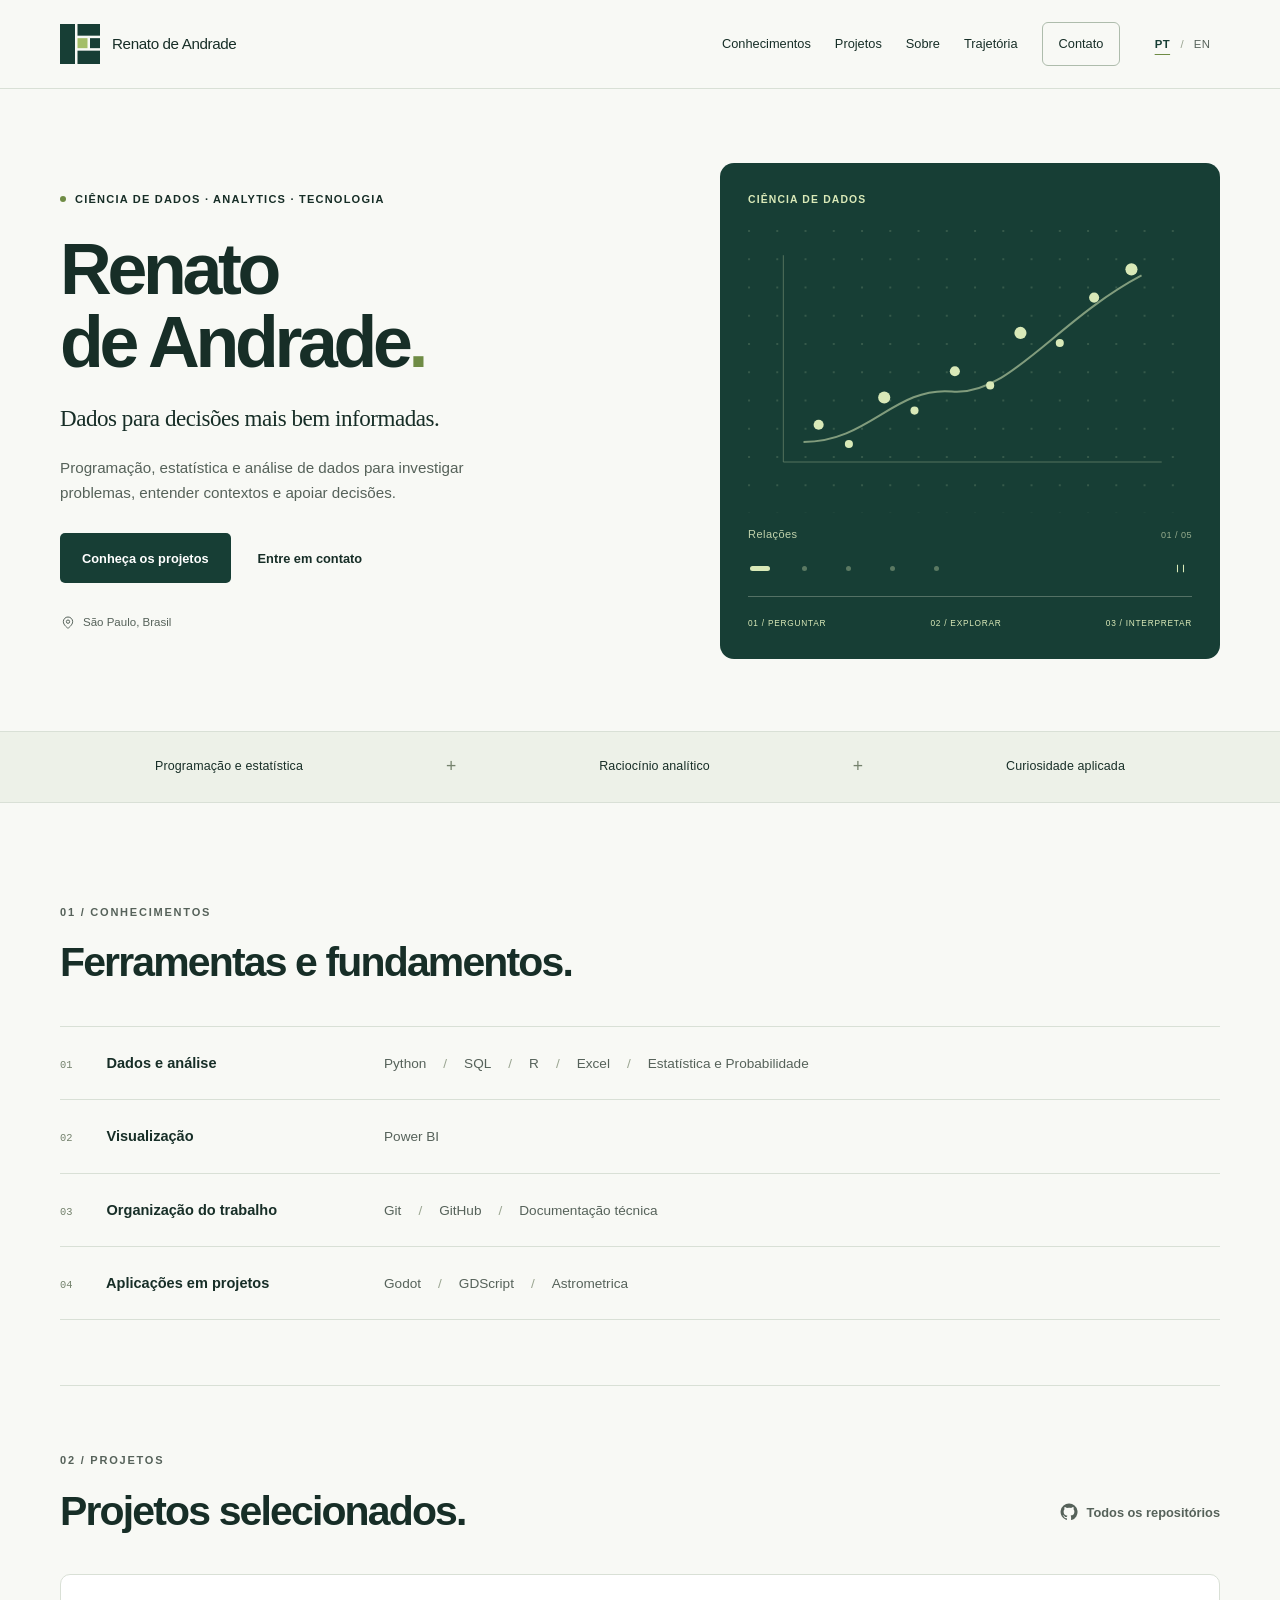
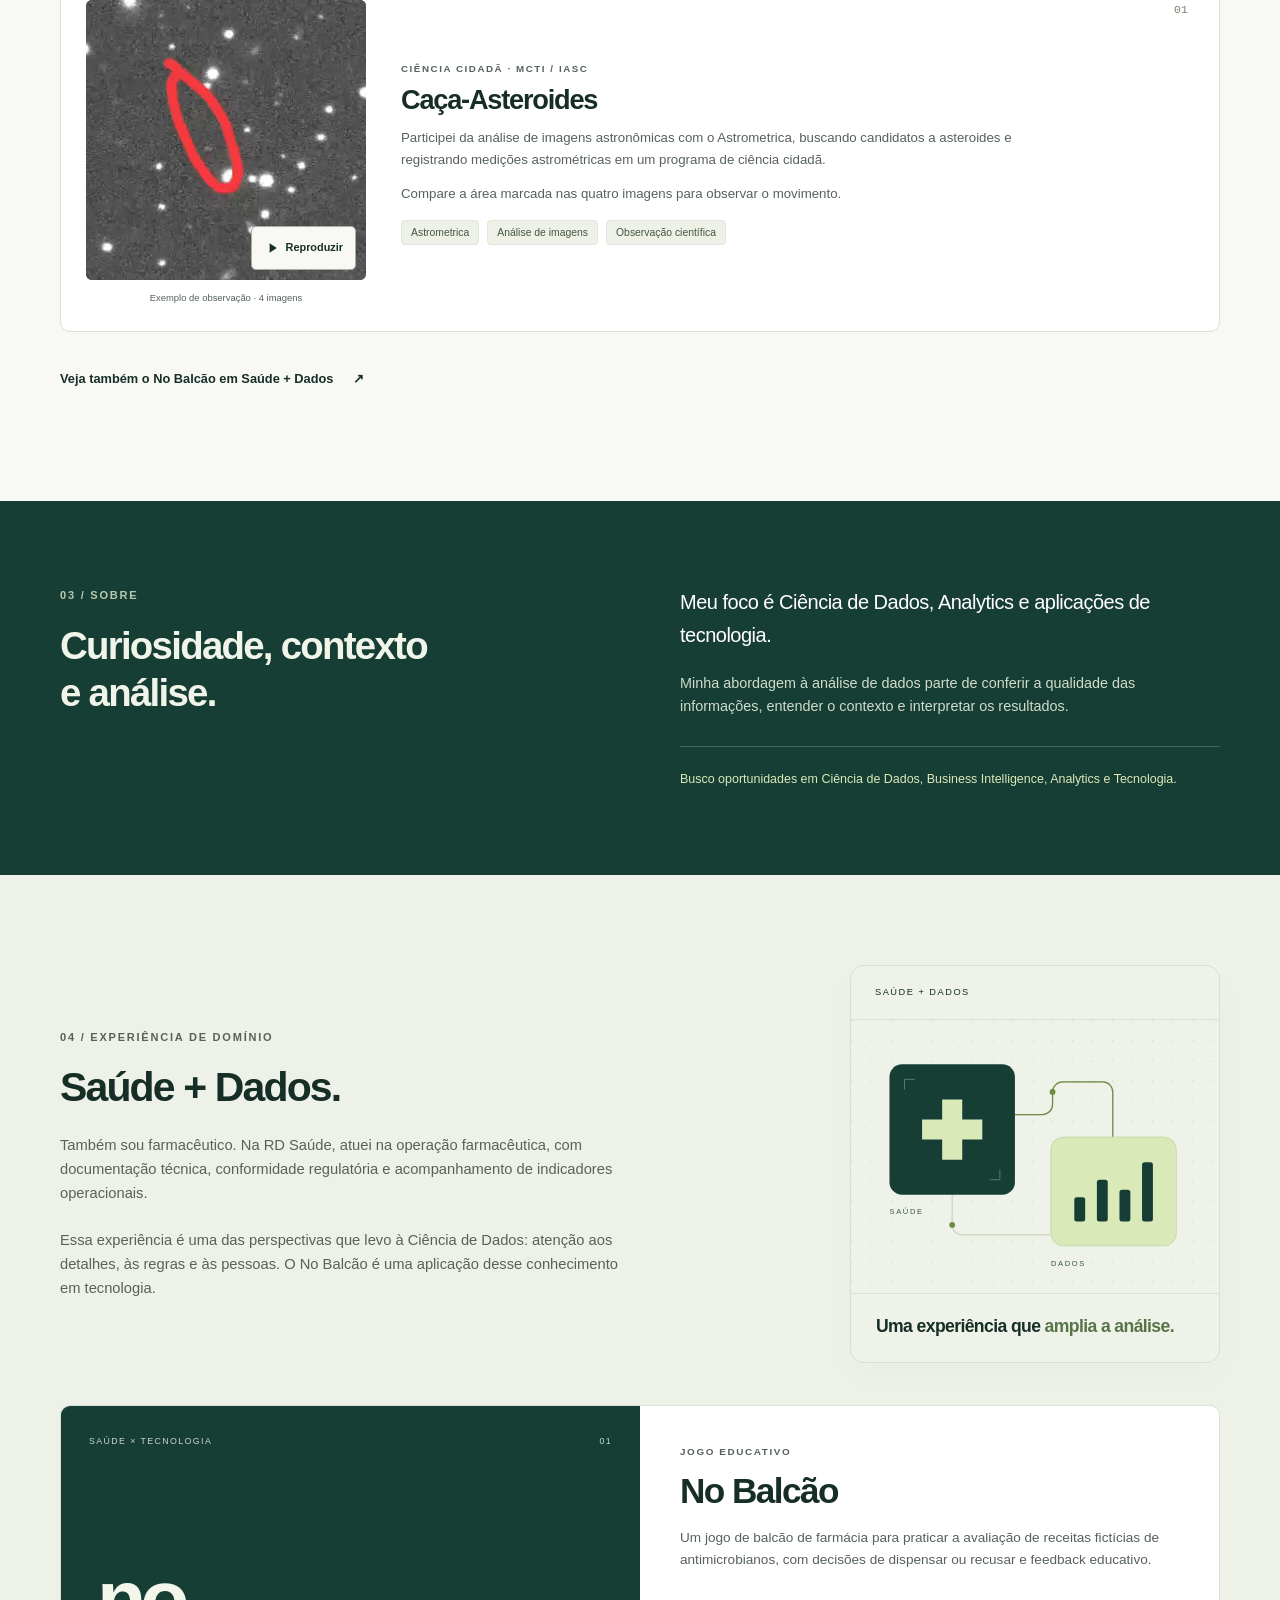
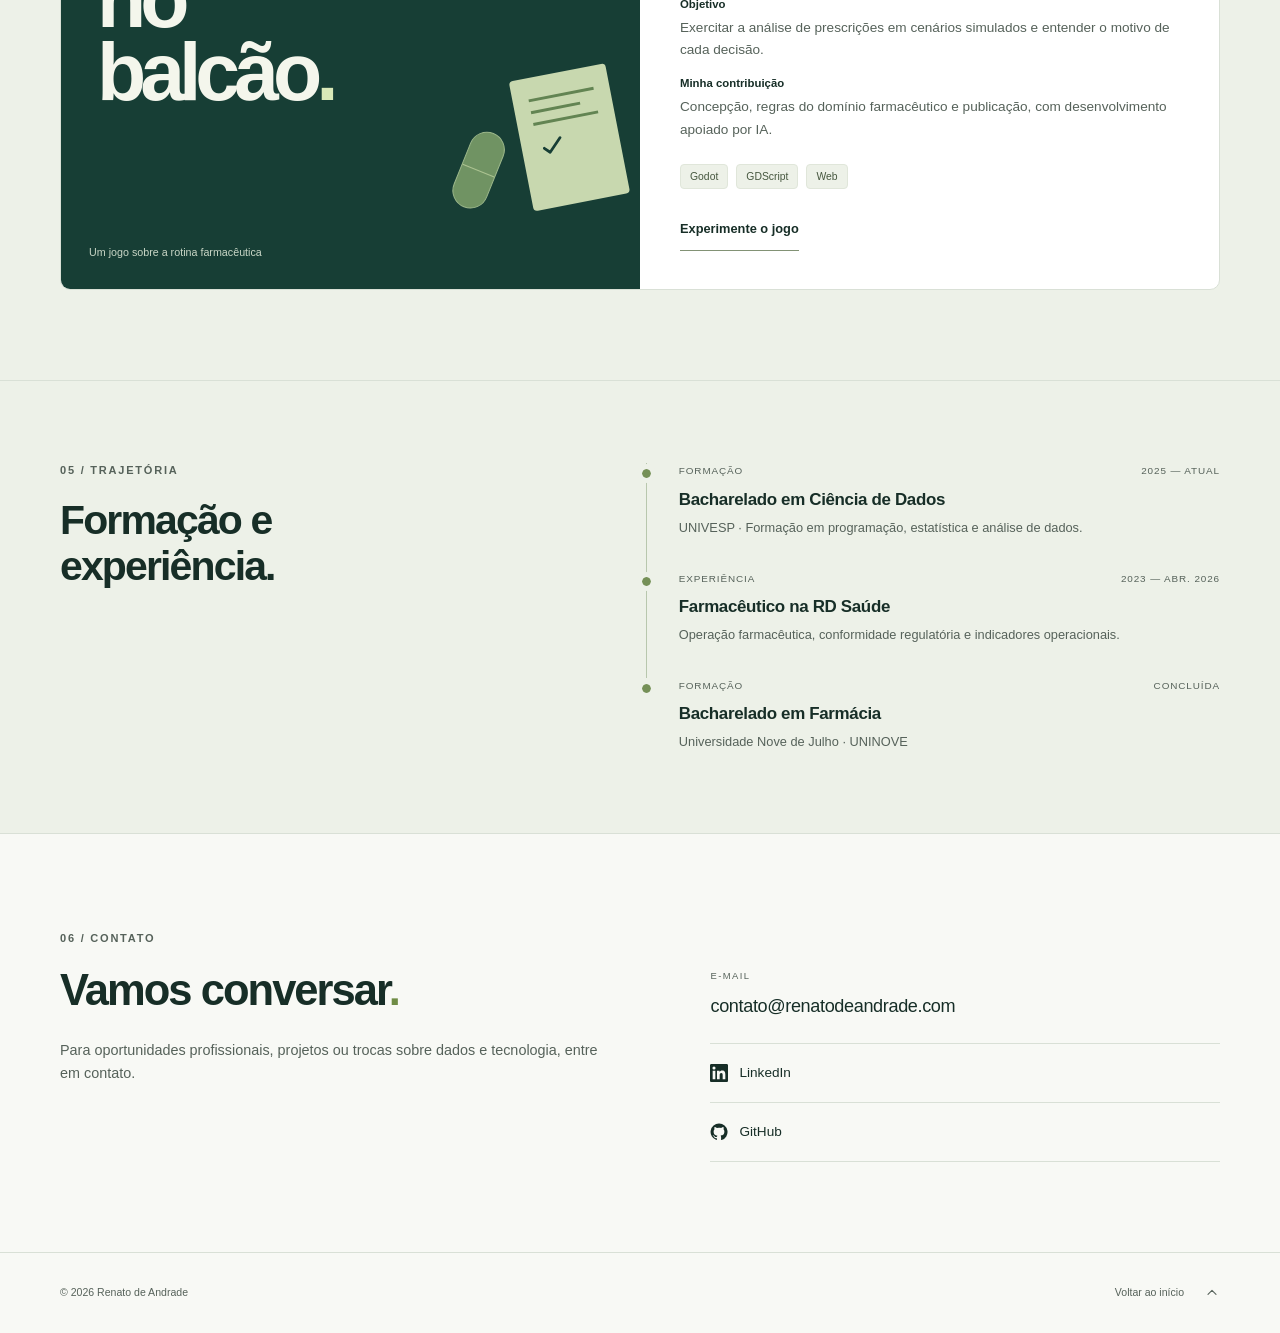
==== index.html @ 82b8bfc5 "Add accessible animated illustrative chart carousel to bilingual hero" ====
<!DOCTYPE html>
<html lang="pt-BR">
<head>
  <meta charset="UTF-8">
  <meta name="viewport" content="width=device-width, initial-scale=1.0">
  <meta name="description" content="Renato de Andrade — Ciência de Dados, Analytics e Tecnologia. Projetos, ferramentas e trajetória profissional.">
  <meta name="theme-color" content="#173e35">
  <meta property="og:type" content="website">
  <meta property="og:title" content="Renato de Andrade | Ciência de Dados e Analytics">
  <meta property="og:description" content="Dados para decisões mais bem informadas. Projetos e trajetória de Renato de Andrade.">
  <meta property="og:locale" content="pt_BR">
  <link rel="canonical" href="https://renatodeandrade.com/">
  <link rel="alternate" hreflang="pt-BR" href="https://renatodeandrade.com/">
  <link rel="alternate" hreflang="en" href="https://renatodeandrade.com/en/">
  <link rel="alternate" hreflang="x-default" href="https://renatodeandrade.com/">
  <meta property="og:url" content="https://renatodeandrade.com/">
  <meta property="og:locale:alternate" content="en_US">
  <title>Renato de Andrade | Ciência de Dados e Analytics</title>
  <link rel="icon" href="/favicon.svg?v=m4" type="image/svg+xml">
  <link rel="stylesheet" href="/styles.css">
  <script src="/script.js" defer></script>
</head>
<body>
  <a class="skip-link" href="#main">Pular para o conteúdo</a>
  <header class="site-header">
    <div class="container header-inner">
      <a class="wordmark" href="#home" aria-label="Renato de Andrade — início"><span class="brand-mark" aria-hidden="true"><svg viewBox="0 0 48 48" focusable="false"><g fill="#173e35"><rect width="18" height="48"/><rect x="21" width="27" height="14"/><rect x="36" y="17" width="12" height="12"/><rect x="21" y="32" width="27" height="16"/></g><rect x="21" y="17" width="12" height="12" fill="#a4be68"/></svg></span><span class="brand-name">Renato<span class="brand-surname"> de Andrade</span></span></a>

      <nav id="primary-navigation" class="navigation" aria-label="Navegação principal">
        <a href="#skills">Conhecimentos</a>
        <a href="#projects">Projetos</a>
        <a href="#about">Sobre</a>
        <a href="#experience">Trajetória</a>
        <a class="nav-contact" href="#contact">Contato</a>
      </nav>
      <div class="header-controls">
        <nav class="language-switch" aria-label="Idioma">
          <a href="/" data-language-link="/" lang="pt-BR" hreflang="pt-BR" aria-label="Português do Brasil" aria-current="page">PT</a>
          <span aria-hidden="true">/</span>
          <a href="/en/" data-language-link="/en/" lang="en" hreflang="en" aria-label="English">EN</a>
        </nav>
        <button class="menu-toggle" type="button" aria-expanded="false" aria-controls="primary-navigation" hidden><span class="sr-only">Menu</span> <svg class="menu-icon" viewBox="0 0 24 24" aria-hidden="true"><path class="menu-line-one" d="M5 8h14"/><path class="menu-line-two" d="M5 16h14"/></svg></button>
      </div>
    </div>
  </header>

  <main id="main" tabindex="-1">
    <section id="home" class="hero container" aria-labelledby="hero-title">
      <div class="hero-copy">
        <p class="eyebrow"><span class="small-dot" aria-hidden="true"></span> Ciência de Dados · Analytics · Tecnologia</p>
        <h1 id="hero-title">Renato<br>de Andrade<span class="accent">.</span></h1>
        <p class="hero-tagline">Dados para decisões mais bem informadas.</p>
        <p class="hero-description">Programação, estatística e análise de dados para investigar problemas, entender contextos e apoiar decisões.</p>
        <div class="hero-actions">
          <a class="button button-primary" href="#projects">Conheça os projetos</a>
          <a class="text-link" href="#contact">Entre em contato</a>
        </div>
        <p class="hero-location"><svg viewBox="0 0 24 24" aria-hidden="true"><path d="M19 10c0 5-7 10-7 10S5 15 5 10a7 7 0 0 1 14 0Z"/><circle cx="12" cy="10" r="2.5"/></svg> São Paulo, Brasil</p>
      </div>
      <div class="data-perspective" data-reveal data-chart-carousel role="region" aria-label="Gráficos ilustrativos — dados fictícios">
        <p class="eyebrow">Ciência de Dados</p>
        <div class="chart-stage"><div class="chart-slide is-active" data-chart-name="Relações" aria-hidden="true"><svg viewBox="0 0 440 280"><defs><pattern id="data-grid" width="28" height="28" patternUnits="userSpaceOnUse"><circle cx="1" cy="1" r="1" fill="currentColor" opacity=".2"/></pattern></defs><rect width="440" height="280" fill="url(#data-grid)"/><path d="M35 230H410M35 230V25" stroke="currentColor" opacity=".3" fill="none"/><path d="M55 210C120 210 145 155 202 160S305 90 390 45" stroke="currentColor" stroke-width="2" fill="none" opacity=".55"/><g fill="currentColor"><circle cx="70" cy="193" r="5"/><circle cx="100" cy="212" r="4"/><circle cx="135" cy="166" r="6"/><circle cx="165" cy="179" r="4"/><circle cx="205" cy="140" r="5"/><circle cx="240" cy="154" r="4"/><circle cx="270" cy="102" r="6"/><circle cx="309" cy="112" r="4"/><circle cx="343" cy="67" r="5"/><circle cx="380" cy="39" r="6"/></g></svg></div><div class="chart-slide" data-chart-name="Comparações" aria-hidden="true"><svg viewBox="0 0 440 280"><rect width="440" height="280" fill="url(#data-grid)"/><path d="M35 230H410M35 230V25" stroke="currentColor" opacity=".25" fill="none"/><rect class="chart-bar" x="60" y="166" width="27" height="64" rx="3" fill="currentColor" opacity="0.4" style="--i:0"/><rect class="chart-bar" x="115" y="125" width="27" height="105" rx="3" fill="currentColor" opacity="0.5" style="--i:1"/><rect class="chart-bar" x="170" y="145" width="27" height="85" rx="3" fill="currentColor" opacity="0.6000000000000001" style="--i:2"/><rect class="chart-bar" x="225" y="75" width="27" height="155" rx="3" fill="currentColor" opacity="0.7000000000000001" style="--i:3"/><rect class="chart-bar" x="280" y="103" width="27" height="127" rx="3" fill="currentColor" opacity="0.8" style="--i:4"/><rect class="chart-bar" x="335" y="45" width="27" height="185" rx="3" fill="currentColor" opacity="0.9" style="--i:5"/></svg></div><div class="chart-slide" data-chart-name="Distribuições" aria-hidden="true"><svg viewBox="0 0 440 280"><rect width="440" height="280" fill="url(#data-grid)"/><path d="M35 230H410M35 230V25" stroke="currentColor" opacity=".25" fill="none"/><path class="chart-area" d="M40 230C95 230 112 210 145 151S184 50 222 50 267 125 295 168 348 226 405 230Z" fill="currentColor" opacity=".13"/><path class="chart-line" pathLength="1" d="M40 230C95 230 112 210 145 151S184 50 222 50 267 125 295 168 348 226 405 230" stroke="currentColor" stroke-width="2.5" fill="none"/><path d="M222 50V230" stroke="currentColor" stroke-dasharray="3 6" opacity=".35"/><circle cx="222" cy="50" r="5" fill="currentColor"/></svg></div><div class="chart-slide" data-chart-name="Padrões" aria-hidden="true"><svg viewBox="0 0 440 280"><rect width="440" height="280" fill="url(#data-grid)"/><rect class="chart-cell" x="60" y="37" width="43" height="41" rx="4" fill="currentColor" opacity="0.18" style="--i:0"/><rect class="chart-cell" x="114" y="37" width="43" height="41" rx="4" fill="currentColor" opacity="0.28" style="--i:1"/><rect class="chart-cell" x="168" y="37" width="43" height="41" rx="4" fill="currentColor" opacity="0.46" style="--i:2"/><rect class="chart-cell" x="222" y="37" width="43" height="41" rx="4" fill="currentColor" opacity="0.27" style="--i:3"/><rect class="chart-cell" x="276" y="37" width="43" height="41" rx="4" fill="currentColor" opacity="0.16" style="--i:4"/><rect class="chart-cell" x="330" y="37" width="43" height="41" rx="4" fill="currentColor" opacity="0.24" style="--i:5"/><rect class="chart-cell" x="60" y="89" width="43" height="41" rx="4" fill="currentColor" opacity="0.31" style="--i:1"/><rect class="chart-cell" x="114" y="89" width="43" height="41" rx="4" fill="currentColor" opacity="0.58" style="--i:2"/><rect class="chart-cell" x="168" y="89" width="43" height="41" rx="4" fill="currentColor" opacity="0.76" style="--i:3"/><rect class="chart-cell" x="222" y="89" width="43" height="41" rx="4" fill="currentColor" opacity="0.48" style="--i:4"/><rect class="chart-cell" x="276" y="89" width="43" height="41" rx="4" fill="currentColor" opacity="0.21" style="--i:5"/><rect class="chart-cell" x="330" y="89" width="43" height="41" rx="4" fill="currentColor" opacity="0.33" style="--i:6"/><rect class="chart-cell" x="60" y="141" width="43" height="41" rx="4" fill="currentColor" opacity="0.49" style="--i:2"/><rect class="chart-cell" x="114" y="141" width="43" height="41" rx="4" fill="currentColor" opacity="0.84" style="--i:3"/><rect class="chart-cell" x="168" y="141" width="43" height="41" rx="4" fill="currentColor" opacity="1" style="--i:4"/><rect class="chart-cell" x="222" y="141" width="43" height="41" rx="4" fill="currentColor" opacity="0.62" style="--i:5"/><rect class="chart-cell" x="276" y="141" width="43" height="41" rx="4" fill="currentColor" opacity="0.37" style="--i:6"/><rect class="chart-cell" x="330" y="141" width="43" height="41" rx="4" fill="currentColor" opacity="0.23" style="--i:7"/><rect class="chart-cell" x="60" y="193" width="43" height="41" rx="4" fill="currentColor" opacity="0.27" style="--i:3"/><rect class="chart-cell" x="114" y="193" width="43" height="41" rx="4" fill="currentColor" opacity="0.52" style="--i:4"/><rect class="chart-cell" x="168" y="193" width="43" height="41" rx="4" fill="currentColor" opacity="0.72" style="--i:5"/><rect class="chart-cell" x="222" y="193" width="43" height="41" rx="4" fill="currentColor" opacity="0.89" style="--i:6"/><rect class="chart-cell" x="276" y="193" width="43" height="41" rx="4" fill="currentColor" opacity="0.51" style="--i:7"/><rect class="chart-cell" x="330" y="193" width="43" height="41" rx="4" fill="currentColor" opacity="0.3" style="--i:8"/></svg></div><div class="chart-slide" data-chart-name="Composição" aria-hidden="true"><svg viewBox="0 0 440 280"><rect width="440" height="280" fill="url(#data-grid)"/><g transform="rotate(-90 220 136)" fill="none" stroke-width="27"><circle cx="220" cy="136" r="85" stroke="currentColor" opacity=".10"/><circle class="chart-line" cx="220" cy="136" r="85" pathLength="100" stroke="currentColor" stroke-dasharray="40 60"/><circle cx="220" cy="136" r="85" pathLength="100" stroke="currentColor" opacity=".6" stroke-dasharray="28 72" stroke-dashoffset="-42"/><circle cx="220" cy="136" r="85" pathLength="100" stroke="currentColor" opacity=".3" stroke-dasharray="25 75" stroke-dashoffset="-72"/></g><circle cx="220" cy="136" r="4" fill="currentColor" opacity=".6"/></svg></div></div>
        <div class="chart-caption"><span class="chart-name">Relações</span><span class="chart-counter" aria-hidden="true">01 / 05</span></div>
        <div class="chart-toolbar" hidden><div class="chart-pagination" role="group" aria-label="Escolher gráfico"><button type="button" class="chart-dot" data-chart-index="0" aria-label="Relações" aria-pressed="true"><span></span></button><button type="button" class="chart-dot" data-chart-index="1" aria-label="Comparações" aria-pressed="false"><span></span></button><button type="button" class="chart-dot" data-chart-index="2" aria-label="Distribuições" aria-pressed="false"><span></span></button><button type="button" class="chart-dot" data-chart-index="3" aria-label="Padrões" aria-pressed="false"><span></span></button><button type="button" class="chart-dot" data-chart-index="4" aria-label="Composição" aria-pressed="false"><span></span></button></div><button type="button" class="chart-playback" aria-label="Pausar animação" data-pause-label="Pausar animação" data-play-label="Reproduzir animação"><svg viewBox="0 0 20 20" aria-hidden="true"><path class="chart-pause-icon" d="M6 5v10M14 5v10"/><path class="chart-play-icon" d="m7 4 8 6-8 6Z"/></svg></button></div>
        <span class="sr-only chart-announcement" aria-live="polite"></span>
        <div class="data-process"><span>01 / PERGUNTAR</span><span>02 / EXPLORAR</span><span>03 / INTERPRETAR</span></div>
      </div>
    </section>

    <div class="focus-strip"><div class="container focus-inner"><span>Programação e estatística</span><span aria-hidden="true">+</span><span>Raciocínio analítico</span><span aria-hidden="true">+</span><span>Curiosidade aplicada</span></div></div>

    <section id="skills" class="section container" aria-labelledby="skills-title"><div class="section-heading"><div><p class="eyebrow section-number">01 / Conhecimentos</p><h2 id="skills-title">Ferramentas e fundamentos.</h2></div></div>
      <dl class="skills-list" data-reveal>
        <div><dt><span aria-hidden="true">01</span> Dados e análise</dt><dd>Python<span>SQL</span><span>R</span><span>Excel</span><span>Estatística e Probabilidade</span></dd></div>
        <div><dt><span aria-hidden="true">02</span> Visualização</dt><dd>Power BI</dd></div>
        <div><dt><span aria-hidden="true">03</span> Organização do trabalho</dt><dd>Git<span>GitHub</span><span>Documentação técnica</span></dd></div>
        <div><dt><span aria-hidden="true">04</span> Aplicações em projetos</dt><dd>Godot<span>GDScript</span><span>Astrometrica</span></dd></div>
      </dl>
    </section>

    <section id="projects" class="section container" aria-labelledby="projects-title">
      <div class="section-heading"><div><p class="eyebrow section-number">02 / Projetos</p><h2 id="projects-title">Projetos selecionados.</h2></div><a class="text-link repository-link" href="https://github.com/renatodeandrade?tab=repositories" target="_blank" rel="noopener noreferrer"><svg class="social-icon" viewBox="0 0 24 24" aria-hidden="true"><path d="M12 .75a11.25 11.25 0 0 0-3.558 21.923c.563.104.769-.244.769-.542 0-.267-.01-.975-.015-1.914-3.13.68-3.79-1.508-3.79-1.508-.512-1.3-1.25-1.646-1.25-1.646-1.023-.7.078-.686.078-.686 1.13.08 1.725 1.16 1.725 1.16 1.006 1.725 2.64 1.226 3.283.938.102-.73.393-1.226.715-1.508-2.498-.284-5.124-1.249-5.124-5.562 0-1.23.44-2.235 1.16-3.022-.117-.285-.503-1.43.11-2.98 0 0 .945-.303 3.094 1.154A10.795 10.795 0 0 1 12 6.18c.956.004 1.918.129 2.817.378 2.148-1.457 3.091-1.154 3.091-1.154.615 1.55.229 2.695.112 2.98.722.787 1.158 1.792 1.158 3.022 0 4.324-2.63 5.275-5.136 5.553.404.35.766 1.043.766 2.102 0 1.518-.014 2.743-.014 3.116 0 .301.203.651.774.541A11.25 11.25 0 0 0 12 .75Z"/></svg><span>Todos os repositórios</span><span class="sr-only"> (abre em nova aba)</span></a></div>

      <article class="science-project" data-reveal aria-labelledby="asteroids-title">
        <figure class="observation-figure" data-observation>
          <div class="observation-window">
            <img src="/assets/asteroid-observation-still.png" data-still-src="/assets/asteroid-observation-still.png" data-animated-src="/assets/asteroid-observation.gif" width="280" height="280" loading="lazy" decoding="async" alt="Campo de estrelas com a área de observação marcada em vermelho.">
            <button class="animation-toggle" type="button" aria-label="Reproduzir animação da observação" data-play-text="Reproduzir" data-pause-text="Pausar" data-play-label="Reproduzir animação da observação" data-pause-label="Pausar animação da observação" hidden><svg class="play-icon" viewBox="0 0 20 20" aria-hidden="true"><path d="m7 4 9 6-9 6Z"/></svg><svg class="pause-icon" viewBox="0 0 20 20" aria-hidden="true"><path d="M6 4h3v12H6zm6 0h3v12h-3z"/></svg><span>Reproduzir</span></button>
          </div>
          <figcaption>Exemplo de observação · 4 imagens</figcaption>
        </figure>
        <div class="science-copy"><p class="eyebrow">Ciência cidadã · MCTI / IASC</p><h3 id="asteroids-title" lang="pt-BR">Caça-Asteroides</h3><p>Participei da análise de imagens astronômicas com o Astrometrica, buscando candidatos a asteroides e registrando medições astrométricas em um programa de ciência cidadã.</p><p class="observation-note">Compare a área marcada nas quatro imagens para observar o movimento.</p><ul class="tags" aria-label="Atividades do projeto"><li>Astrometrica</li><li>Análise de imagens</li><li>Observação científica</li></ul></div>
        <span class="project-number" aria-hidden="true">01</span>
      </article>

      <a class="text-link domain-project-link" href="#health">Veja também o No Balcão em Saúde + Dados <span aria-hidden="true">↗</span></a>
    </section>

    <section id="about" class="about-section" aria-labelledby="about-title"><div class="container about-layout" data-reveal>
      <div><p class="eyebrow section-number">03 / Sobre</p><h2 id="about-title">Curiosidade, contexto<br>e análise.</h2></div>
      <div class="about-copy"><p class="lead">Meu foco é Ciência de Dados, Analytics e aplicações de tecnologia.</p><p>Minha abordagem à análise de dados parte de conferir a qualidade das informações, entender o contexto e interpretar os resultados.</p><div class="about-note"><p>Busco oportunidades em Ciência de Dados, Business Intelligence, Analytics e Tecnologia.</p></div></div>
    </div></section>

    <section id="health" class="health-section" aria-labelledby="health-title"><div class="container">
      <div class="health-intro"><div><p class="eyebrow section-number">04 / Experiência de domínio</p><h2 id="health-title">Saúde + Dados.</h2><p>Também sou farmacêutico. Na RD Saúde, atuei na operação farmacêutica, com documentação técnica, conformidade regulatória e acompanhamento de indicadores operacionais.</p><p>Essa experiência é uma das perspectivas que levo à Ciência de Dados: atenção aos detalhes, às regras e às pessoas. O No Balcão é uma aplicação desse conhecimento em tecnologia.</p></div>      <div class="perspective" data-reveal aria-label="Conexão entre Farmácia e Ciência de Dados">
        <div class="perspective-top"><span>SAÚDE + DADOS</span></div>
        <svg class="perspective-art" viewBox="0 0 440 326" aria-hidden="true">
          <defs>
            <pattern id="grid" width="24" height="24" patternUnits="userSpaceOnUse"><circle cx="1" cy="1" r=".8" fill="#c8d4c1"/></pattern>
          </defs>
          <path fill="url(#grid)" d="M0 0H440V326H0Z"/>
          <path d="M191 113h38a12 12 0 0 0 12-12V86a12 12 0 0 1 12-12h48a12 12 0 0 1 12 12v59M121 207v38a12 12 0 0 0 12 12h108" fill="none" stroke="#cad6bd" stroke-width="1.5"/>
          <path class="connection-trace" pathLength="1" d="M191 113h38a12 12 0 0 0 12-12V86a12 12 0 0 1 12-12h48a12 12 0 0 1 12 12v59" fill="none" stroke="#6f8c45" stroke-width="1.5"/>
          <g class="health-tile">
            <rect x="46" y="53" width="150" height="156" rx="15" fill="#173e35"/>
            <path d="M109 95h24v24h24v24h-24v24h-24v-24H85v-24h24Z" fill="#d9e9b8"/>
            <path d="M64 71h12m-12 0v12M178 191h-12m12 0v-12" stroke="#6a8768" fill="none"/>
          </g>
          <g class="data-tile">
            <rect x="239" y="140" width="150" height="130" rx="15" fill="#d9e9b8" stroke="#c3d5a5"/>
            <g fill="#173e35"><rect x="267" y="212" width="13" height="29" rx="3"/><rect x="294" y="191" width="13" height="50" rx="3"/><rect x="321" y="203" width="13" height="38" rx="3"/><rect x="348" y="170" width="13" height="71" rx="3"/></g>
          </g>
          <g fill="#6f8c45"><circle cx="241" cy="86" r="3.5"/><circle cx="121" cy="245" r="3.5"/></g>
          <g fill="#3c574b" font-size="9" font-family="Arial, sans-serif" letter-spacing="2"><text x="46" y="232">SAÚDE</text><text x="239" y="294">DADOS</text></g>
        </svg>
        <div class="perspective-bottom"><p>Uma experiência que <span>amplia a análise.</span></p></div>
      </div>
</div>
      <article class="featured-project" data-reveal aria-labelledby="balcao-title">
        <div class="project-art" aria-hidden="true">
          <div class="project-art-top"><span>SAÚDE × TECNOLOGIA</span><span>01</span></div>
          <div class="game-wordmark">no<br>balcão<span>.</span></div>
          <div class="game-motif"><span class="pill"></span><span class="paper"><i></i><i></i><i></i><svg class="paper-check" viewBox="0 0 24 24"><path d="m5 12 4 4L19 6"/></svg></span></div>
          <div class="project-art-bottom"><span>Um jogo sobre a rotina farmacêutica</span></div>
        </div>
        <div class="project-content">
          <p class="eyebrow">Jogo educativo</p>
          <h3 id="balcao-title" lang="pt-BR">No Balcão</h3>
          <p>Um jogo de balcão de farmácia para praticar a avaliação de receitas fictícias de antimicrobianos, com decisões de dispensar ou recusar e feedback educativo.</p>
          <dl class="project-details"><div><dt>Objetivo</dt><dd>Exercitar a análise de prescrições em cenários simulados e entender o motivo de cada decisão.</dd></div><div><dt>Minha contribuição</dt><dd>Concepção, regras do domínio farmacêutico e publicação, com desenvolvimento apoiado por IA.</dd></div></dl>
          <ul class="tags" aria-label="Ferramentas do projeto"><li>Godot</li><li>GDScript</li><li>Web</li></ul>
          <a class="text-link project-link" href="https://no-balcao.vercel.app/" target="_blank" rel="noopener noreferrer">Experimente o jogo<span class="sr-only"> (abre em nova aba)</span></a>
        </div>
      </article>
    </div></section>

    <section id="experience" class="journey-section" aria-labelledby="journey-title"><div class="container journey-layout">
      <div class="journey-intro"><p class="eyebrow section-number">05 / Trajetória</p><h2 id="journey-title">Formação e<br>experiência.</h2></div>
      <ol class="timeline" data-reveal>
        <li><div class="timeline-meta"><span>Formação</span><span>2025 — atual</span></div><h3>Bacharelado em Ciência de Dados</h3><p>UNIVESP · Formação em programação, estatística e análise de dados.</p></li>
        <li><div class="timeline-meta"><span>Experiência</span><span>2023 — abr. 2026</span></div><h3>Farmacêutico na RD Saúde</h3><p>Operação farmacêutica, conformidade regulatória e indicadores operacionais.</p></li>
        <li><div class="timeline-meta"><span>Formação</span><span>Concluída</span></div><h3>Bacharelado em Farmácia</h3><p>Universidade Nove de Julho · UNINOVE</p></li>
      </ol>
    </div></section>

    <section id="contact" class="contact-section container" aria-labelledby="contact-title">
      <p class="eyebrow section-number">06 / Contato</p>
      <div class="contact-layout" data-reveal><div><h2 id="contact-title">Vamos conversar<span class="accent">.</span></h2><p>Para oportunidades profissionais, projetos ou trocas sobre dados e tecnologia, entre em contato.</p></div><div class="contact-links"><a class="email-link" href="mailto:contato@renatodeandrade.com"><span><span class="contact-label">E-mail</span><span class="email-address">contato@renatodeandrade.com</span></span></a><a href="https://www.linkedin.com/in/renato-de-andrade/" target="_blank" rel="noopener noreferrer"><span class="social-link-label"><svg class="social-icon" viewBox="0 0 24 24" aria-hidden="true"><path d="M20.447 20.452h-3.554v-5.569c0-1.328-.027-3.037-1.852-3.037-1.853 0-2.136 1.445-2.136 2.939v5.667H9.351V9h3.414v1.561h.046c.477-.9 1.637-1.85 3.37-1.85 3.601 0 4.267 2.37 4.267 5.455v6.286ZM5.337 7.433a2.062 2.062 0 1 1 0-4.124 2.062 2.062 0 0 1 0 4.124ZM7.119 20.452H3.555V9h3.564v11.452ZM22.225 0H1.771C.792 0 0 .774 0 1.729v20.542C0 23.227.792 24 1.771 24h20.451C23.2 24 24 23.227 24 22.271V1.729C24 .774 23.2 0 22.222 0Z"/></svg><span>LinkedIn</span></span><span class="sr-only"> (abre em nova aba)</span></a><a href="https://github.com/renatodeandrade" target="_blank" rel="noopener noreferrer"><span class="social-link-label"><svg class="social-icon" viewBox="0 0 24 24" aria-hidden="true"><path d="M12 .75a11.25 11.25 0 0 0-3.558 21.923c.563.104.769-.244.769-.542 0-.267-.01-.975-.015-1.914-3.13.68-3.79-1.508-3.79-1.508-.512-1.3-1.25-1.646-1.25-1.646-1.023-.7.078-.686.078-.686 1.13.08 1.725 1.16 1.725 1.16 1.006 1.725 2.64 1.226 3.283.938.102-.73.393-1.226.715-1.508-2.498-.284-5.124-1.249-5.124-5.562 0-1.23.44-2.235 1.16-3.022-.117-.285-.503-1.43.11-2.98 0 0 .945-.303 3.094 1.154A10.795 10.795 0 0 1 12 6.18c.956.004 1.918.129 2.817.378 2.148-1.457 3.091-1.154 3.091-1.154.615 1.55.229 2.695.112 2.98.722.787 1.158 1.792 1.158 3.022 0 4.324-2.63 5.275-5.136 5.553.404.35.766 1.043.766 2.102 0 1.518-.014 2.743-.014 3.116 0 .301.203.651.774.541A11.25 11.25 0 0 0 12 .75Z"/></svg><span>GitHub</span></span><span class="sr-only"> (abre em nova aba)</span></a></div></div>
    </section>
  </main>

  <footer class="site-footer"><div class="container footer-inner"><p>© <span id="copyright-year">2026</span> Renato de Andrade</p><a href="#home">Voltar ao início <svg class="back-top-icon" viewBox="0 0 24 24" aria-hidden="true"><path d="m6 14 6-6 6 6"/></svg></a></div></footer>
</body>
</html>
---- styles.css ----
/* 1. Design tokens and foundations */
:root {
  --background: #f8f9f5;
  --surface: #ffffff;
  --ink: #172e27;
  --muted: #56625a;
  --green: #173e35;
  --accent: #6f8c45;
  --lime: #d9e9b8;
  --line: #d9e0d6;
  --soft: #edf1e8;
  --width: 1160px;
}
* { box-sizing: border-box; }
html { scroll-behavior: smooth; scroll-padding-top: 108px; }
body { margin: 0; background: var(--background); color: var(--ink); font-family: -apple-system, BlinkMacSystemFont, "Segoe UI", Arial, sans-serif; font-size: 16px; line-height: 1.65; -webkit-font-smoothing: antialiased; }
a { color: inherit; text-decoration: none; }
a, button { -webkit-tap-highlight-color: transparent; }
button { font: inherit; }
button, a { touch-action: manipulation; }
a:focus-visible, button:focus-visible { outline: 3px solid #527927; outline-offset: 6px; border-radius: 3px; }
main:focus { outline: none; }
::selection { background: var(--lime); color: var(--green); }
h1, h2, h3, p { margin: 0; }
h1, h2, h3 { font-weight: 600; line-height: 1.12; letter-spacing: -0.045em; }
h2 { font-size: clamp(2rem, 3.2vw, 2.75rem); }
h3 { font-size: 1.7rem; }
svg { display: block; }
.container { width: min(var(--width), calc(100% - 80px)); margin-inline: auto; }
.section { padding-block: 100px; }
.eyebrow { text-transform: uppercase; font-size: .69rem; letter-spacing: .16em; font-weight: 650; }
.section-number { color: var(--muted); margin-bottom: 19px; }
.accent { color: var(--accent); }
.sr-only { position: absolute; width: 1px; height: 1px; margin: -1px; padding: 0; overflow: hidden; clip-path: inset(50%); white-space: nowrap; border: 0; }
.skip-link { position: fixed; top: 12px; left: 16px; z-index: 20; transform: translateY(-180%); padding: 10px 18px; background: var(--green); color: white; }
.skip-link:focus { transform: translateY(0); }

/* 2. Header and responsive navigation (usable without JavaScript) */
.site-header { position: sticky; top: 0; z-index: 10; background: var(--background); border-bottom: 1px solid var(--line); transition: box-shadow .25s ease; }
.site-header.is-scrolled { box-shadow: 0 4px 20px #173e3509; }
.header-inner { min-height: 88px; display: flex; align-items: center; justify-content: space-between; gap: 24px; }
.wordmark { display: inline-flex; align-items: center; gap: 12px; font-size: .95rem; font-weight: 500; letter-spacing: -.025em; white-space: nowrap; }
.brand-mark { width: 40px; height: 40px; display: grid; place-items: center; flex-shrink: 0; transition: transform .25s ease; }
.brand-mark svg { width: 100%; height: 100%; display: block; }
.wordmark:hover .brand-mark { transform: translateY(-1px); }
.navigation { display: flex; align-items: center; gap: 24px; font-size: .8rem; margin-left: auto; }
.navigation a { position: relative; min-height: 44px; display: inline-flex; align-items: center; transition: color .18s; }
.navigation a:not(.nav-contact)::after { content: ""; position: absolute; bottom: 5px; left: 0; right: 0; height: 2px; background: var(--accent); transform: scaleX(0); transform-origin: left; transition: transform .25s ease; }
.navigation a[aria-current="location"]::after, .navigation a:not(.nav-contact):hover::after { transform: scaleX(1); }
.navigation .nav-contact[aria-current="location"] { background: var(--soft); border-color: var(--accent); }
.navigation a:hover { color: #5b762e; }
.navigation .nav-contact { border: 1px solid #aebcac; border-radius: 6px; padding: 8px 16px; gap: 23px; }
.header-controls { display: flex; align-items: center; gap: 12px; flex-shrink: 0; }
.language-switch { display: flex; align-items: center; font-size: .71rem; letter-spacing: .04em; }
.language-switch a { display: grid; place-items: center; min-width: 36px; min-height: 44px; color: var(--muted); border-radius: 4px; }
.language-switch > span { color: #9aa592; }
.language-switch a[aria-current="page"] { color: var(--green); font-weight: 750; text-decoration: underline; text-decoration-color: var(--accent); text-underline-offset: 6px; }
.language-switch a:hover { background: var(--soft); color: var(--green); }
.menu-toggle[hidden] { display: none; }
.menu-toggle { display: none; border: 1px solid var(--line); background: transparent; border-radius: 5px; width: 44px; min-height: 44px; padding: 10px; cursor: pointer; color: var(--ink); justify-content: center; }
.menu-toggle { align-items: center; gap: 10px; }
.menu-icon { width: 20px; height: 20px; flex: 0 0 20px; fill: none; stroke: currentColor; stroke-width: 1.5; stroke-linecap: round; }
.menu-icon path { transition: transform .2s ease; }
.menu-line-one { transform-origin: 12px 8px; }
.menu-line-two { transform-origin: 12px 16px; }
.menu-toggle[aria-expanded="true"] .menu-line-one { transform: translateY(4px) rotate(45deg); }
.menu-toggle[aria-expanded="true"] .menu-line-two { transform: translateY(-4px) rotate(-45deg); }

/* 3. Introduction and custom healthcare/data illustration */
.hero { padding-block: 74px 72px; display: grid; grid-template-columns: 1.18fr 1fr; align-items: center; gap: 70px; }
.hero .eyebrow { display: flex; align-items: center; gap: 9px; letter-spacing: .11em; }
.small-dot { width: 6px; height: 6px; background: var(--accent); border-radius: 50%; flex-shrink: 0; }
h1 { font-size: clamp(3.5rem, 5.6vw, 5.1rem); line-height: 1.02; margin-block: 25px 20px; letter-spacing: -.06em; }
.hero-tagline { font-family: Georgia, "Times New Roman", serif; font-size: clamp(1.25rem, 1.8vw, 1.52rem); letter-spacing: -.02em; }
.hero-description { color: var(--muted); max-width: 450px; font-size: .95rem; margin-top: 18px; }
.hero-actions { display: flex; align-items: center; gap: 27px; margin-top: 28px; }
.button { min-height: 50px; display: inline-flex; align-items: center; justify-content: space-between; gap: 26px; padding: 12px 22px; border-radius: 5px; font-size: .8rem; font-weight: 600; transition: background .18s, transform .18s; }
.button-primary { background: var(--green); color: white; }
.button-primary:hover { background: #2e5648; transform: translateY(-2px); }
.button-primary:active { transform: translateY(0) scale(.98); }
.text-link { display: inline-flex; align-items: center; gap: 20px; min-height: 44px; font-size: .8rem; font-weight: 650; }
.text-link:hover { text-decoration: underline; text-underline-offset: 5px; }
.hero-location { margin-top: 30px; display: flex; gap: 7px; align-items: center; font-size: .72rem; color: var(--muted); }
.hero-location svg { width: 16px; height: 16px; flex: 0 0 16px; fill: none; stroke: currentColor; stroke-width: 1.5; }
.perspective { border: 1px solid var(--line); background: #eef2e9; border-radius: 14px; overflow: hidden; box-shadow: 0 12px 40px #173e3505; }
.perspective-top { display: flex; align-items: center; justify-content: space-between; padding: 19px 24px; font-size: .58rem; letter-spacing: .16em; border-bottom: 1px solid var(--line); }
.perspective-art { width: 100%; height: auto; transform: perspective(900px) rotateX(var(--tilt-x, 0deg)) rotateY(var(--tilt-y, 0deg)); transition: transform .3s ease; }
.perspective.is-revealed .connection-trace { animation: trace-connection 1.4s ease-out both; }
@keyframes trace-connection { from { stroke-dasharray: 1; stroke-dashoffset: 1; } to { stroke-dasharray: 1; stroke-dashoffset: 0; } }
.perspective-bottom { padding: 20px 25px 24px; display: flex; justify-content: space-between; align-items: end; border-top: 1px solid var(--line); }
.perspective-bottom p { font-size: 1.3rem; font-weight: 550; line-height: 1.4; letter-spacing: -.035em; }
.perspective-bottom p span { color: #587447; }
.focus-strip { background: var(--soft); border-block: 1px solid var(--line); }
.focus-inner { min-height: 70px; display: flex; align-items: center; justify-content: space-between; max-width: 970px; font-size: .78rem; letter-spacing: .01em; }
.focus-inner > [aria-hidden] { color: #75826d; font-size: 1.1rem; }

/* 4. Work: a featured project and a smaller science study */
.section-heading { display: flex; align-items: end; justify-content: space-between; gap: 35px; margin-bottom: 40px; }
.section-heading > p { font-size: .88rem; color: var(--muted); }
.repository-link { gap: 9px; flex-shrink: 0; color: var(--muted); }
.social-icon { width: 18px; height: 18px; flex: 0 0 18px; fill: currentColor; }
.social-link-label { display: inline-flex; align-items: center; gap: 11px; }
.featured-project { display: grid; grid-template-columns: 1fr 1fr; border: 1px solid var(--line); border-radius: 10px; overflow: hidden; background: var(--surface); }
.project-art { position: relative; background: var(--green); color: #f4f6ec; min-height: 460px; overflow: hidden; padding: 28px; display: flex; flex-direction: column; justify-content: space-between; }
.project-art-top, .project-art-bottom { display: flex; align-items: center; justify-content: space-between; position: relative; z-index: 1; }
.project-art-top { font-size: .55rem; letter-spacing: .16em; color: #cad7c7; }
.project-art-bottom { font-size: .67rem; color: #cad7c7; }
.game-wordmark { font-size: clamp(3.5rem, 6.3vw, 6rem); line-height: .91; letter-spacing: -.075em; font-weight: 650; padding: 0 8px 20px; position: relative; z-index: 1; }
.game-wordmark > span { color: var(--lime); }
.game-motif { position: absolute; bottom: 53px; right: 25px; width: 145px; height: 170px; transform: rotate(12deg); opacity: .9; }
.paper { position: absolute; right: 0; top: 0; width: 98px; height: 132px; background: #dce9bd; border-radius: 4px; padding: 21px 16px; transform: rotate(-23deg); }
.paper i { display: block; margin-bottom: 9px; height: 3px; background: #6b8c56; width: 100%; }
.paper i:nth-child(2) { width: 75%; }
.paper-check { color: var(--green); width: 30px; height: 30px; margin: 9px 0 0; fill: none; stroke: currentColor; stroke-width: 2.2; stroke-linecap: round; stroke-linejoin: round; }
.pill { position: absolute; left: -4px; top: 77px; width: 36px; height: 80px; background: #7a9d69; border-radius: 24px; transform: rotate(10deg); z-index: 1; border: 1px solid #abc594; }
.pill::after { position: absolute; content: ""; top: 50%; left: 0; width: 100%; height: 1px; background: #bdd29c; }
.project-content { padding: 38px 40px; }
.project-content > .eyebrow { color: var(--muted); margin-bottom: 10px; font-size: .62rem; }
.project-content > h3 { font-size: 2.2rem; margin-bottom: 17px; }
.project-content > p:not(.eyebrow), .project-details { font-size: .85rem; color: var(--muted); line-height: 1.65; }
.project-details { margin: 23px 0; }
.project-details > div + div { margin-top: 13px; }
.project-details dt { color: var(--ink); font-size: .71rem; font-weight: 650; margin-bottom: 3px; }
.project-details dd { margin: 0; }
.tags { display: flex; flex-wrap: wrap; gap: 8px; list-style: none; padding: 0; margin: 20px 0 0; }
.tags li { background: var(--soft); border: 1px solid #e0e6da; border-radius: 4px; font-size: .65rem; padding: 3px 9px; color: #46573f; }
.project-link { margin-top: 18px; border-bottom: 1px solid #829275; }
.science-project { margin-top: 24px; display: grid; grid-template-columns: 280px 1fr 20px; gap: 35px; align-items: center; border: 1px solid var(--line); border-radius: 10px; overflow: hidden; padding: 25px; background: var(--surface); }
.observation-figure { width: 100%; max-width: 280px; margin: 0; }
.observation-window { position: relative; background: var(--green); border-radius: 6px; overflow: hidden; }
.observation-window img { display: block; width: 100%; height: auto; aspect-ratio: 1; }
.observation-figure figcaption { color: var(--muted); font-size: .59rem; margin-top: 10px; line-height: 1.6; text-align: center; }
.animation-toggle { position: absolute; right: 10px; bottom: 10px; min-height: 44px; padding: 8px 12px; border: 1px solid #a5b19c; border-radius: 5px; color: var(--ink); background: var(--background); display: flex; align-items: center; gap: 6px; cursor: pointer; font-size: .68rem; font-weight: 600; }
.animation-toggle[hidden] { display: none; }
.animation-toggle:hover { background: var(--lime); }
.animation-toggle svg { width: 16px; height: 16px; flex: 0 0 16px; fill: currentColor; }
.animation-toggle .pause-icon, .animation-toggle.is-playing .play-icon { display: none; }
.animation-toggle.is-playing .pause-icon { display: block; }
.science-copy > .eyebrow { color: var(--muted); font-size: .61rem; margin-bottom: 8px; }
.science-copy > p:not(.eyebrow) { margin-top: 12px; max-width: 650px; color: var(--muted); font-size: .83rem; }
.science-copy > .observation-note { font-size: .75rem; }
.science-copy .tags { margin-top: 15px; }
.project-number { align-self: start; color: #76856f; font-family: monospace; font-size: .72rem; }
.upcoming-projects { display: grid; grid-template-columns: repeat(2, minmax(0, 1fr)); gap: 24px; margin-top: 24px; }
.coming-soon-card { display: flex; flex-direction: column; min-height: 245px; border: 1px dashed #bdcbb6; border-radius: 10px; background: var(--surface); overflow: hidden; }
.empty-project-space { flex: 1; min-height: 172px; }
.coming-soon-card p { padding: 19px 25px; border-top: 1px solid #edf0e8; color: var(--muted); font-size: .72rem; letter-spacing: .07em; }
.featured-project, .science-project { transition: border-color .25s ease, box-shadow .25s ease; }
.featured-project:focus-within { border-color: #829d65; box-shadow: 0 6px 24px #173e350a; }

/* 5. Background, skills and trajectory */
.about-section { background: var(--green); color: #f1f5e9; padding-block: 85px; }
.about-layout { display: grid; grid-template-columns: 1fr 1fr; gap: 80px; }
.about-section .section-number { color: #b7c8ae; }
.about-layout h2 { line-height: 1.22; font-size: clamp(2rem, 3vw, 2.55rem); }
.about-copy p { color: #d0dccb; font-size: .9rem; }
.about-copy .lead { color: white; font-size: 1.25rem; letter-spacing: -.025em; margin-bottom: 20px; }
.about-copy > p + p { margin-top: 17px; }
.about-note { margin-top: 27px; padding-top: 22px; border-top: 1px solid #486152; }
.about-note p { color: var(--lime); font-size: .78rem; }
.skills-list { margin: 0; }
.skills-list > div { display: grid; grid-template-columns: 300px 1fr; align-items: baseline; gap: 24px; padding: 24px 0; border-top: 1px solid var(--line); }
.skills-list > div:last-child { border-bottom: 1px solid var(--line); }
.skills-list dt { font-size: .91rem; font-weight: 600; }
.skills-list dt span { color: #73816c; font-family: monospace; font-size: .65rem; font-weight: 400; margin-right: 30px; }
.skills-list dd { display: flex; flex-wrap: wrap; align-items: center; gap: 0; margin: 0; color: var(--muted); font-size: .85rem; }
.skills-list dd > span::before { content: "/"; color: #9ba692; padding: 0 17px; }
.journey-section { background: var(--soft); border-block: 1px solid var(--line); padding-block: 80px; }
.journey-layout { display: grid; grid-template-columns: .88fr 1.12fr; gap: 90px; }
.journey-intro > p:last-child { max-width: 300px; margin-top: 24px; color: var(--muted); font-size: .9rem; }
.timeline { list-style: none; margin: 2px 0 0; padding: 0 0 0 25px; }
.timeline > li { position: relative; border-left: 1px solid #b8c7ad; padding: 0 0 33px 32px; }
.timeline > li:last-child { padding-bottom: 0; border-color: transparent; }
.timeline > li::before { content: ""; position: absolute; top: 6px; left: -5px; width: 9px; height: 9px; background: #759057; border-radius: 50%; outline: 5px solid var(--soft); }
.timeline-meta { display: flex; justify-content: space-between; flex-wrap: wrap; gap: 5px 18px; font-size: .62rem; text-transform: uppercase; letter-spacing: .09em; color: var(--muted); margin-bottom: 10px; }
.timeline h3 { font-size: 1.06rem; letter-spacing: -.02em; }
.timeline p { font-size: .8rem; color: var(--muted); margin-top: 8px; }

/* 6. Contact and footer */
.contact-section { padding-block: 95px 90px; }
.contact-layout { display: grid; grid-template-columns: 1.1fr 1fr; gap: 90px; }
.contact-layout h2 { font-size: clamp(2rem, 3.4vw, 2.85rem); }
.contact-layout > div > p { margin-top: 24px; color: var(--muted); font-size: .9rem; }
.contact-links { padding-top: 2px; }
.contact-links > a { display: flex; align-items: center; justify-content: space-between; gap: 20px; min-height: 59px; border-bottom: 1px solid var(--line); font-size: .85rem; transition: color .18s; }
.contact-links > a:hover { color: #5b762e; }
.contact-links > .email-link { padding-bottom: 21px; }
.contact-label { display: block; text-transform: uppercase; letter-spacing: .15em; font-size: .59rem; color: var(--muted); margin-bottom: 9px; }
.email-address { font-size: clamp(.9rem, 1.6vw, 1.13rem); letter-spacing: -.02em; overflow-wrap: anywhere; }
.site-footer { border-top: 1px solid var(--line); }
.footer-inner { min-height: 80px; display: flex; align-items: center; justify-content: space-between; gap: 20px; font-size: .66rem; color: var(--muted); }
.footer-inner a { display: inline-flex; gap: 20px; min-height: 44px; align-items: center; }
.footer-inner a:hover { text-decoration: underline; text-underline-offset: 4px; }
.back-top-icon { width: 16px; height: 16px; flex: 0 0 16px; fill: none; stroke: currentColor; stroke-width: 1.6; stroke-linecap: round; stroke-linejoin: round; }

/* Motion is opt-in through JavaScript; content starts fully visible. */
[data-reveal] { transition: opacity .55s ease, translate .55s cubic-bezier(.22,.61,.36,1), border-color .25s ease, box-shadow .25s ease; }
.reveal-pending { opacity: 0; translate: 0 14px; }
.reveal-pending:focus-within { opacity: 1; translate: 0; }
@media (hover: hover) and (pointer: fine) {
  .featured-project:hover, .science-project:hover { border-color: #a2b396; box-shadow: 0 7px 28px #173e3508; }
  .skills-list > div { transition: background .2s ease; }
  .skills-list > div:hover { background: #edf1e86b; }
  .contact-links > a { transition: color .2s ease, padding .2s ease; }
  .contact-links > a:hover { padding-left: 6px; }
}

/* 7. Small screens */
@media (min-width: 1440px) { .hero { padding-block: 90px; } }
@media (max-width: 1050px) {
  .container { width: calc(100% - 56px); }
  .navigation { gap: 18px; }
  .hero { gap: 35px; padding-block: 60px; }
  h1 { font-size: 4rem; }
  .perspective-bottom p { font-size: 1.15rem; }
  .project-content { padding: 30px; }
  .game-motif { right: 10px; transform: rotate(12deg) scale(.8); transform-origin: bottom right; }
  .about-layout, .journey-layout, .contact-layout { gap: 45px; }
  .skills-list > div { grid-template-columns: 240px 1fr; }
  .skills-list dt span { margin-right: 20px; }
}
@media (max-width: 960px) {
  .header-inner { min-height: 76px; flex-wrap: wrap; column-gap: 12px; row-gap: 0; }
  .header-controls { margin-left: auto; }
  .wordmark { font-size: .85rem; }
  .brand-mark { width: 36px; height: 36px; }
  .menu-toggle:not([hidden]) { display: inline-flex; align-items: center; }
  .navigation { order: 3; flex-basis: 100%; flex-wrap: wrap; gap: 3px 23px; padding: 4px 0 15px; margin-left: 0; }
  .navigation .nav-contact { border: 0; padding: 0; gap: 8px; }
  .navigation.is-collapsed { display: none; }
}
@media (max-width: 760px) {
  html { scroll-padding-top: 94px; }
  .container { width: calc(100% - 40px); }
  .hero { grid-template-columns: 1fr; gap: 45px; padding-block: 47px 50px; }
  .hero .eyebrow { font-size: .61rem; letter-spacing: .095em; }
  h1 { font-size: clamp(2.85rem, 13vw, 4.5rem); margin-top: 24px; }
  .hero-tagline { font-size: 1.3rem; }
  .hero-description { font-size: .92rem; }
  .hero-actions { margin-top: 26px; gap: 23px; }
  .hero-location { margin-top: 25px; }
  .perspective { max-width: 430px; width: 100%; margin-inline: auto; transform: none; }
  .perspective-art { max-height: 260px; }
  .perspective-top { padding: 14px 20px; }
  .perspective-bottom { padding: 17px 22px; }
  .perspective-bottom p { font-size: 1.2rem; }
  .focus-inner { min-height: 72px; gap: 12px; text-align: center; font-size: .62rem; line-height: 1.5; }
  .focus-inner > span:not([aria-hidden]) { max-width: 90px; }
  .section { padding-block: 65px; }
  .section-heading { align-items: start; flex-direction: column; gap: 18px; margin-bottom: 29px; }
  .section-heading > p { font-size: .85rem; }
  .desktop-break { display: none; }
  .featured-project { grid-template-columns: 1fr; }
  .project-art { min-height: 330px; padding: 24px; }
  .game-wordmark { font-size: 4rem; padding-left: 0; padding-bottom: 10px; }
  .game-motif { bottom: 46px; right: 18px; transform: rotate(12deg) scale(.62); }
  .project-content { padding: 27px 25px 29px; }
  .science-project { grid-template-columns: 1fr; gap: 23px; padding: 25px; position: relative; }
  .observation-figure { margin-inline: auto; }
  .project-number { display: none; }
  .upcoming-projects { grid-template-columns: 1fr; gap: 20px; }
  .coming-soon-card { min-height: 215px; }
  .empty-project-space { min-height: 145px; }
  .about-section, .journey-section { padding-block: 60px; }
  .about-layout, .journey-layout, .contact-layout { grid-template-columns: 1fr; gap: 32px; }
  .about-copy .lead { font-size: 1.13rem; }
  .skills-list > div { grid-template-columns: 1fr; gap: 12px; padding-block: 22px; }
  .skills-list dd { padding-left: 36px; font-size: .8rem; row-gap: 5px; }
  .skills-list dd > span::before { padding-inline: 12px; }
  .skills-list dt span { margin-right: 18px; }
  .journey-intro > p:last-child { max-width: 100%; margin-top: 20px; }
  .timeline { padding-left: 5px; margin-top: 6px; }
  .timeline > li { padding-left: 23px; }
  .timeline-meta { font-size: .58rem; }
  .contact-section { padding-block: 65px; }
  .contact-layout h2 { font-size: 2.1rem; }
  .contact-layout > div > p { margin-top: 20px; }
  .email-address { font-size: 1rem; }
  .footer-inner { padding-block: 23px; flex-wrap: wrap; gap: 9px 22px; }
}
@media (max-width: 360px) {
  .wordmark { font-size: .75rem; gap: 8px; }
  .brand-surname { display: none; }
  .brand-mark { width: 32px; height: 32px; }
  .hero-actions { flex-direction: column; align-items: flex-start; gap: 8px; }
  .hero-actions a { white-space: nowrap; }
}
@media (prefers-reduced-motion: reduce) {
  html { scroll-behavior: auto; }
  *, *::before, *::after { transition: none !important; animation: none !important; }
  .reveal-pending { opacity: 1; translate: none; }
  .perspective-art { transform: none; }
}
@media print {
  .reveal-pending { opacity: 1; translate: none; }
  .site-header { position: static; }
}

/* Data-first introduction and dedicated domain experience */
.data-perspective { min-width: 0; padding: 28px; color: var(--lime); background: var(--green); border-radius: 14px; }
.data-perspective > .eyebrow { font-size: .65rem; }
.data-field { margin: 22px 0; }
.data-field svg { width: 100%; height: auto; }
.data-process { display: flex; flex-wrap: wrap; gap: 12px; justify-content: space-between; padding-top: 20px; border-top: 1px solid #547165; font-size: .52rem; letter-spacing: .09em; }
#skills { padding-bottom: 65px; }
#projects { padding-top: 65px; border-top: 1px solid var(--line); }
.domain-project-link { margin-top: 25px; }
.health-section { padding-block: 90px; background: var(--soft); }
.health-intro { display: grid; grid-template-columns: 1.2fr 1fr; align-items: center; gap: 70px; margin-bottom: 42px; }
.health-intro > div > p:not(.eyebrow) { color: var(--muted); font-size: .92rem; margin-top: 22px; max-width: 570px; }
.health-intro .perspective { max-width: 370px; justify-self: end; width: 100%; }
.health-intro .perspective-bottom p { font-size: 1.1rem; }
@media (max-width: 960px) { .health-intro { gap: 35px; } }
@media (max-width: 640px) {
 .health-intro { grid-template-columns: 1fr; }
 .health-intro .perspective { justify-self: start; max-width: 100%; }
 .health-section { padding-block: 60px; }
 .data-perspective { padding: 22px; }
 .domain-project-link { align-items: flex-start; }
}

/* Quiet, illustrative chart gallery; stable geometry during transitions. */
.chart-stage { position: relative; aspect-ratio: 440 / 280; margin: 22px 0 12px; isolation: isolate; }
.chart-slide { position: absolute; inset: 0; opacity: 0; transform: translateY(8px) scale(.985); transition: opacity .8s ease, transform 1.1s cubic-bezier(.22,1,.36,1); pointer-events: none; }
.chart-slide.is-active { opacity: 1; transform: none; }
.chart-slide svg { width: 100%; height: 100%; overflow: visible; }
.chart-caption { display: flex; justify-content: space-between; align-items: baseline; gap: 12px; color: #c1d2ac; font-size: .69rem; letter-spacing: .04em; }
.chart-counter { font-variant-numeric: tabular-nums; font-size: .57rem; opacity: .75; }
.chart-toolbar { display: flex; align-items: center; justify-content: space-between; margin: 4px -10px 5px; }
.chart-toolbar[hidden] { display: none; }
.chart-pagination { display: flex; }
.chart-dot, .chart-playback { width: 44px; height: 44px; padding: 0; display: grid; place-items: center; border: 0; background: transparent; color: var(--lime); cursor: pointer; border-radius: 5px; }
.chart-dot span { width: 5px; height: 5px; border-radius: 4px; background: currentColor; opacity: .35; transition: width .5s ease, opacity .5s ease; }
.chart-dot[aria-pressed="true"] span { width: 20px; opacity: 1; }
.chart-dot:hover span { opacity: 1; }
.chart-playback svg { width: 15px; height: 15px; stroke: currentColor; stroke-width: 1.4; fill: none; }
.chart-play-icon { display: none; }
.chart-playback.is-paused .chart-play-icon { display: block; }
.chart-playback.is-paused .chart-pause-icon { display: none; }
.data-perspective button:focus-visible { outline-color: var(--lime); outline-offset: -4px; }
.chart-slide.is-active .chart-bar { transform-origin: center 230px; animation: chart-rise 1.3s cubic-bezier(.22,1,.36,1) both; animation-delay: calc(var(--i) * 65ms); }
.chart-slide.is-active .chart-cell { animation: chart-cell-in 1.2s ease both; animation-delay: calc(var(--i) * 55ms); }
@keyframes chart-rise { from { transform: scaleY(.1); } to { transform: scaleY(1); } }
@keyframes chart-cell-in { from { transform: translateY(5px); filter: opacity(.1); } to { transform: none; filter: opacity(1); } }
@media (prefers-reduced-motion: reduce) { .chart-slide { transform: none; } }
@media print { .chart-toolbar { display: none; } .chart-slide { display: none; } .chart-slide.is-active { display: block; } }

.chart-playback[hidden] { display: none; }
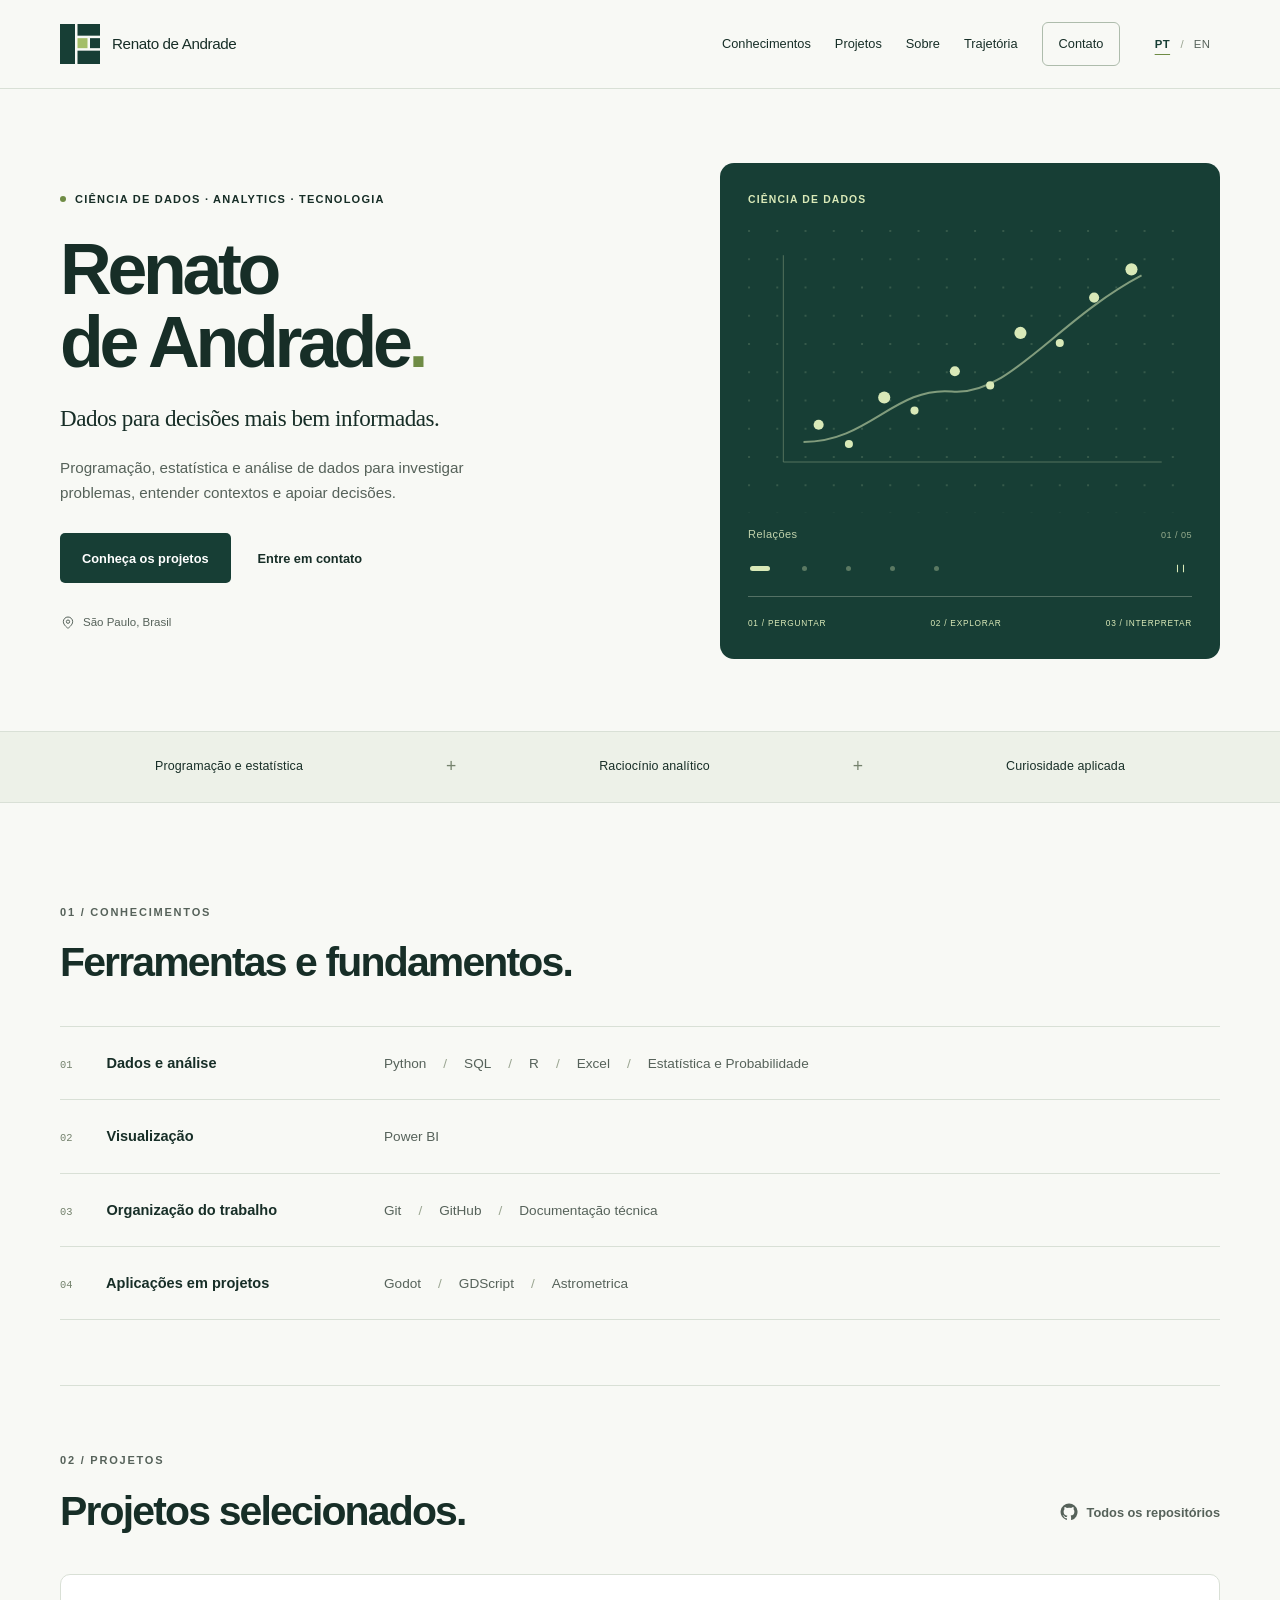
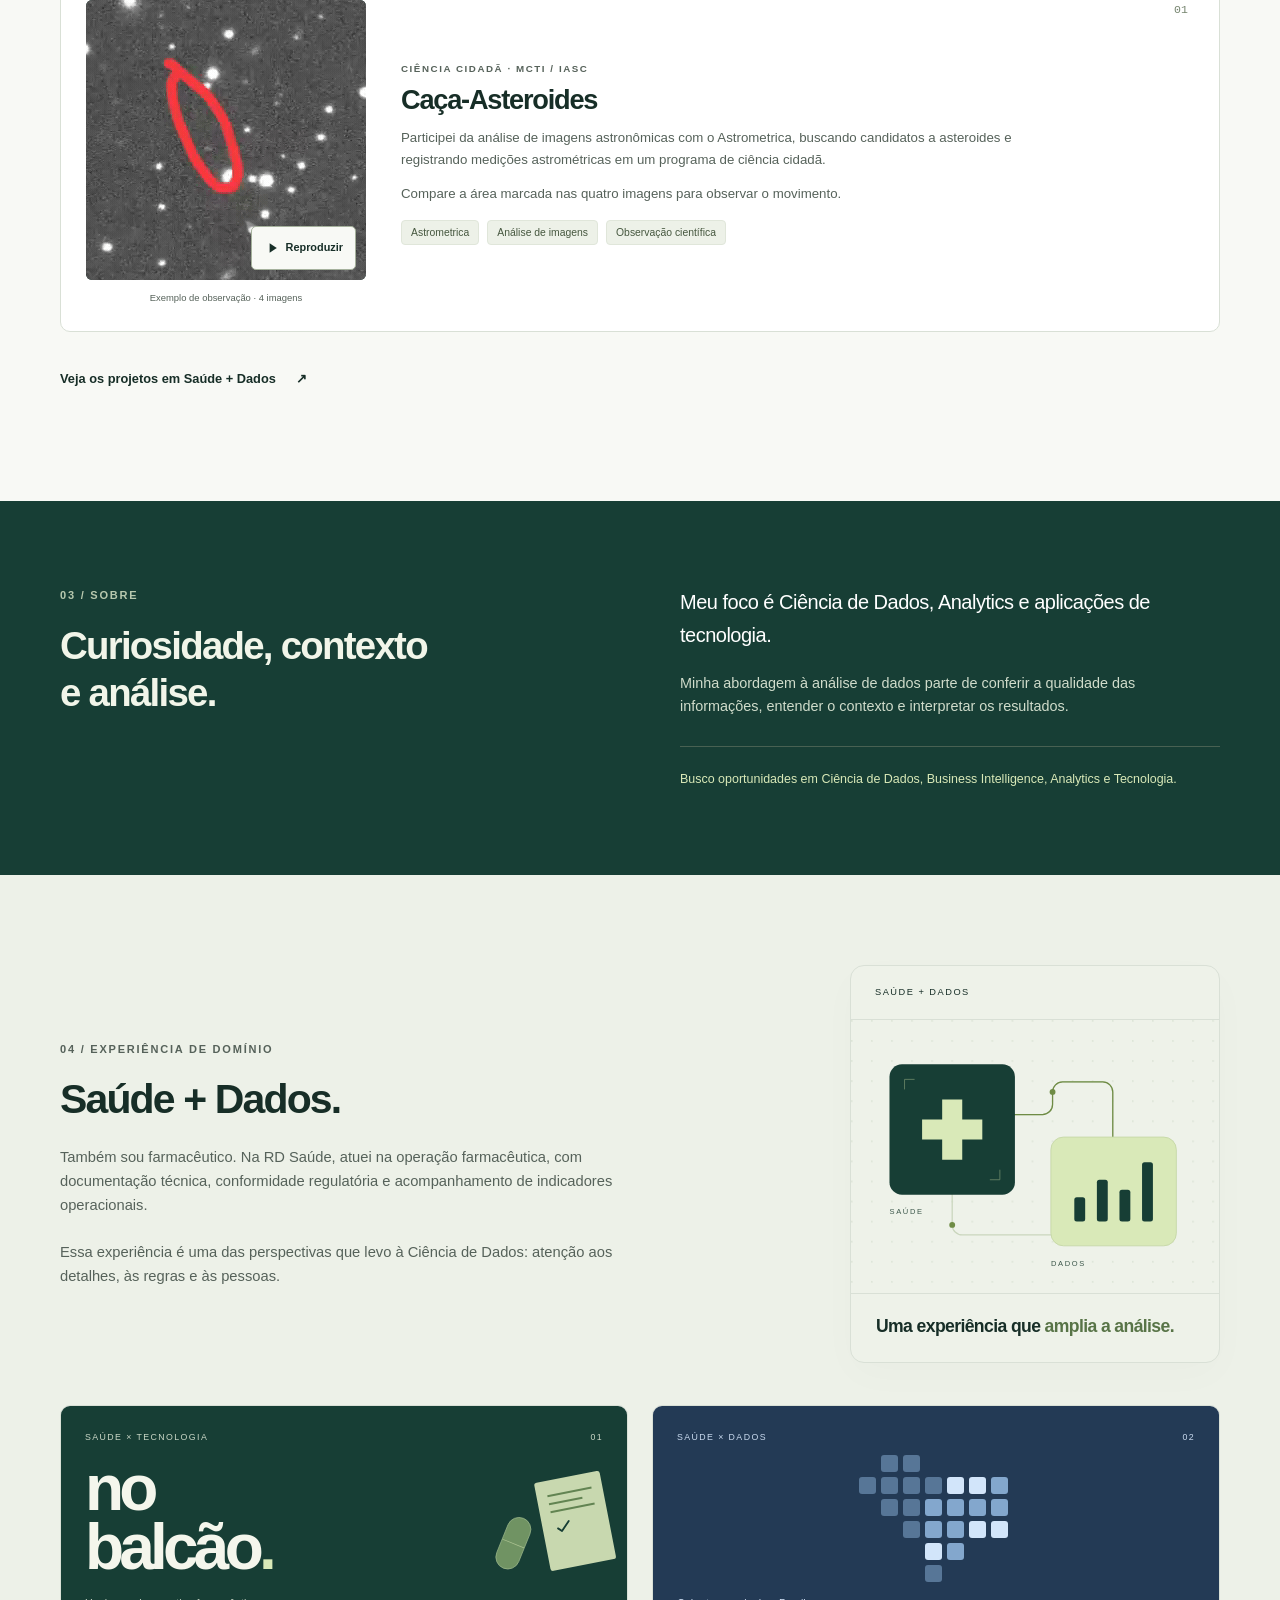
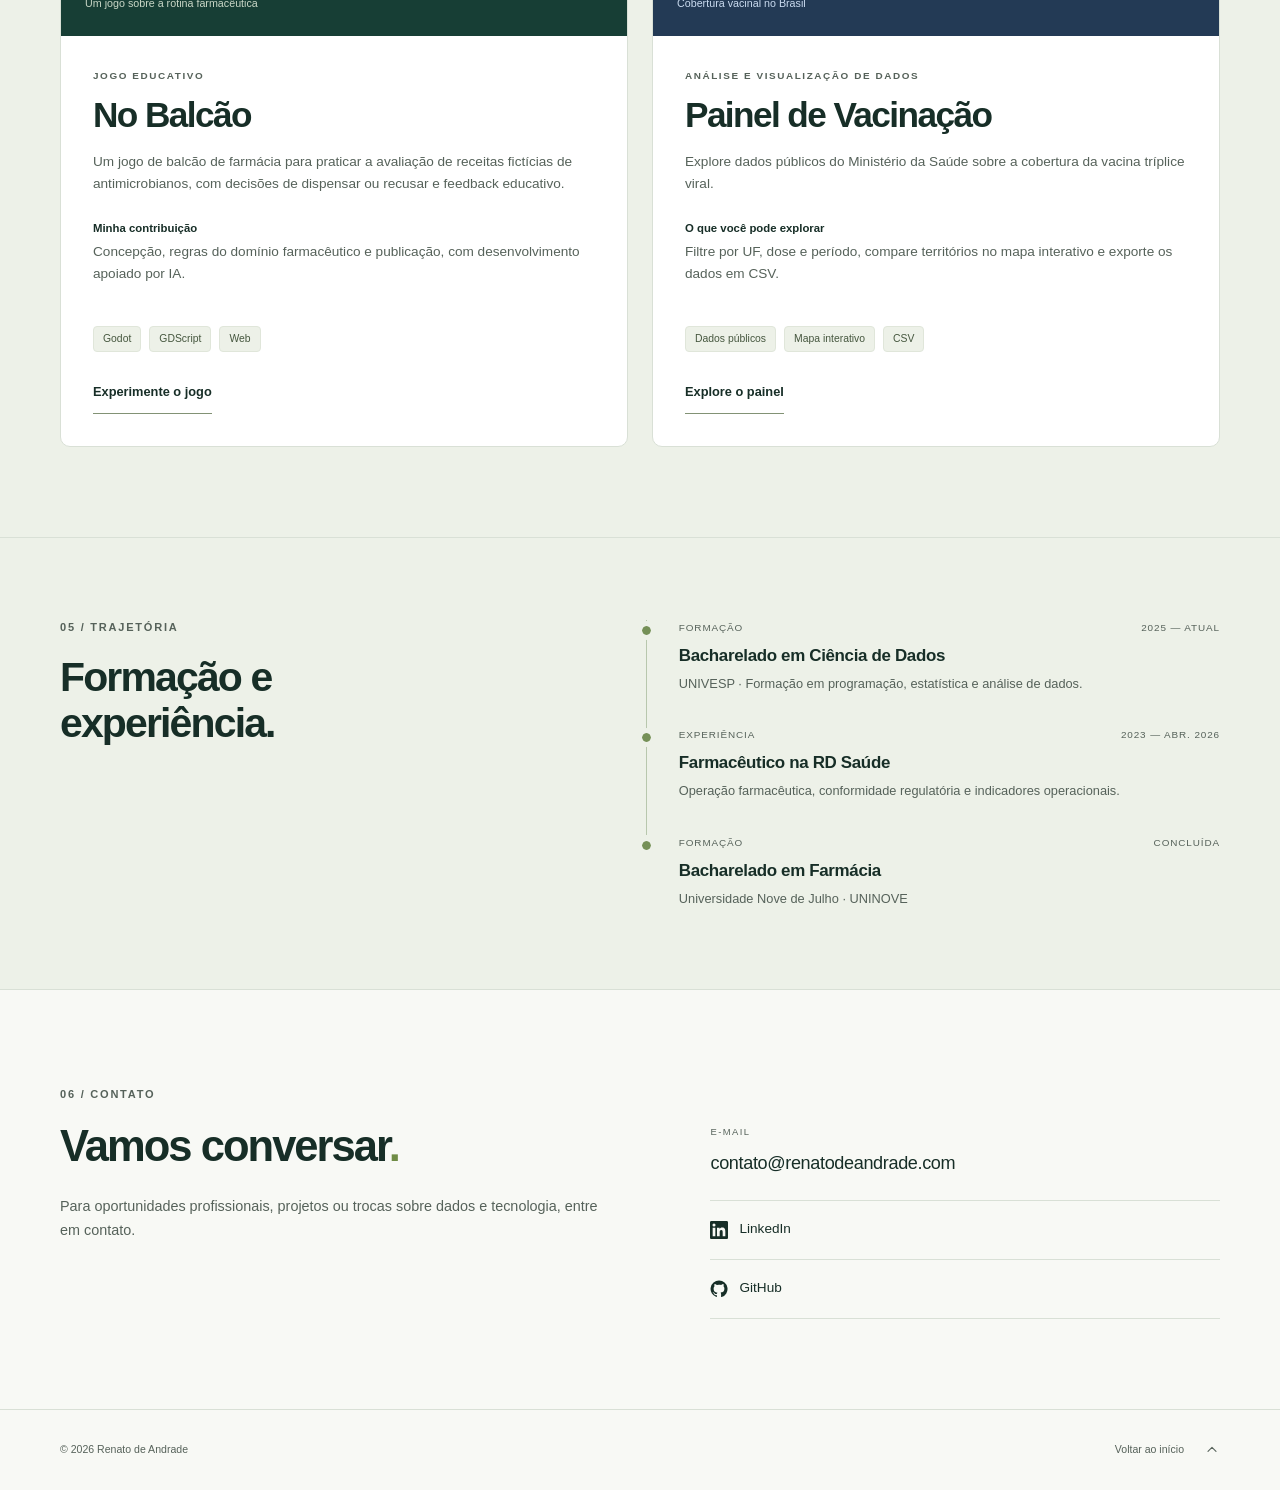
==== commit 7db4fc95: "Show vaccination dashboard alongside No Balcão" ====
--- a/index.html
+++ b/index.html
@@ -93,7 +93,7 @@
         <span class="project-number" aria-hidden="true">01</span>
       </article>
 
-      <a class="text-link domain-project-link" href="#health">Veja também o No Balcão em Saúde + Dados <span aria-hidden="true">↗</span></a>
+      <a class="text-link domain-project-link" href="#health">Veja os projetos em Saúde + Dados <span aria-hidden="true">↗</span></a>
     </section>
 
     <section id="about" class="about-section" aria-labelledby="about-title"><div class="container about-layout" data-reveal>
@@ -102,7 +102,7 @@
     </div></section>
 
     <section id="health" class="health-section" aria-labelledby="health-title"><div class="container">
-      <div class="health-intro"><div><p class="eyebrow section-number">04 / Experiência de domínio</p><h2 id="health-title">Saúde + Dados.</h2><p>Também sou farmacêutico. Na RD Saúde, atuei na operação farmacêutica, com documentação técnica, conformidade regulatória e acompanhamento de indicadores operacionais.</p><p>Essa experiência é uma das perspectivas que levo à Ciência de Dados: atenção aos detalhes, às regras e às pessoas. O No Balcão é uma aplicação desse conhecimento em tecnologia.</p></div>      <div class="perspective" data-reveal aria-label="Conexão entre Farmácia e Ciência de Dados">
+      <div class="health-intro"><div><p class="eyebrow section-number">04 / Experiência de domínio</p><h2 id="health-title">Saúde + Dados.</h2><p>Também sou farmacêutico. Na RD Saúde, atuei na operação farmacêutica, com documentação técnica, conformidade regulatória e acompanhamento de indicadores operacionais.</p><p>Essa experiência é uma das perspectivas que levo à Ciência de Dados: atenção aos detalhes, às regras e às pessoas.</p></div>      <div class="perspective" data-reveal aria-label="Conexão entre Farmácia e Ciência de Dados">
         <div class="perspective-top"><span>SAÚDE + DADOS</span></div>
         <svg class="perspective-art" viewBox="0 0 440 326" aria-hidden="true">
           <defs>
@@ -126,22 +126,44 @@
         <div class="perspective-bottom"><p>Uma experiência que <span>amplia a análise.</span></p></div>
       </div>
 </div>
-      <article class="featured-project" data-reveal aria-labelledby="balcao-title">
-        <div class="project-art" aria-hidden="true">
-          <div class="project-art-top"><span>SAÚDE × TECNOLOGIA</span><span>01</span></div>
-          <div class="game-wordmark">no<br>balcão<span>.</span></div>
-          <div class="game-motif"><span class="pill"></span><span class="paper"><i></i><i></i><i></i><svg class="paper-check" viewBox="0 0 24 24"><path d="m5 12 4 4L19 6"/></svg></span></div>
-          <div class="project-art-bottom"><span>Um jogo sobre a rotina farmacêutica</span></div>
-        </div>
-        <div class="project-content">
-          <p class="eyebrow">Jogo educativo</p>
-          <h3 id="balcao-title" lang="pt-BR">No Balcão</h3>
-          <p>Um jogo de balcão de farmácia para praticar a avaliação de receitas fictícias de antimicrobianos, com decisões de dispensar ou recusar e feedback educativo.</p>
-          <dl class="project-details"><div><dt>Objetivo</dt><dd>Exercitar a análise de prescrições em cenários simulados e entender o motivo de cada decisão.</dd></div><div><dt>Minha contribuição</dt><dd>Concepção, regras do domínio farmacêutico e publicação, com desenvolvimento apoiado por IA.</dd></div></dl>
-          <ul class="tags" aria-label="Ferramentas do projeto"><li>Godot</li><li>GDScript</li><li>Web</li></ul>
-          <a class="text-link project-link" href="https://no-balcao.vercel.app/" target="_blank" rel="noopener noreferrer">Experimente o jogo<span class="sr-only"> (abre em nova aba)</span></a>
-        </div>
-      </article>
+      <div class="health-projects">
+        <article class="featured-project" data-reveal aria-labelledby="balcao-title">
+          <div class="project-art" aria-hidden="true">
+            <div class="project-art-top"><span>SAÚDE × TECNOLOGIA</span><span>01</span></div>
+            <div class="game-wordmark">no<br>balcão<span>.</span></div>
+            <div class="game-motif"><span class="pill"></span><span class="paper"><i></i><i></i><i></i><svg class="paper-check" viewBox="0 0 24 24"><path d="m5 12 4 4L19 6"/></svg></span></div>
+            <div class="project-art-bottom"><span>Um jogo sobre a rotina farmacêutica</span></div>
+          </div>
+          <div class="project-content">
+            <p class="eyebrow">Jogo educativo</p>
+            <h3 id="balcao-title" lang="pt-BR">No Balcão</h3>
+            <p>Um jogo de balcão de farmácia para praticar a avaliação de receitas fictícias de antimicrobianos, com decisões de dispensar ou recusar e feedback educativo.</p>
+            <dl class="project-details"><div><dt>Minha contribuição</dt><dd>Concepção, regras do domínio farmacêutico e publicação, com desenvolvimento apoiado por IA.</dd></div></dl>
+            <ul class="tags" aria-label="Ferramentas do projeto"><li>Godot</li><li>GDScript</li><li>Web</li></ul>
+            <a class="text-link project-link" href="https://no-balcao.vercel.app/" target="_blank" rel="noopener noreferrer">Experimente o jogo<span class="sr-only"> (abre em nova aba)</span></a>
+          </div>
+        </article>
+        <article class="featured-project" data-reveal aria-labelledby="vaccination-title">
+          <div class="project-art vaccination-art" aria-hidden="true">
+            <div class="project-art-top"><span>SAÚDE × DADOS</span><span>02</span></div>
+            <svg class="vaccination-tiles" viewBox="0 0 180 130" fill="#83a7cd">
+              <defs><rect id="vaccination-tile" width="17" height="17" rx="3"/></defs>
+              <g opacity=".55"><use href="#vaccination-tile" x="35" y="0"/><use href="#vaccination-tile" x="57" y="0"/><use href="#vaccination-tile" x="13" y="22"/><use href="#vaccination-tile" x="35" y="22"/><use href="#vaccination-tile" x="57" y="22"/><use href="#vaccination-tile" x="79" y="22"/><use href="#vaccination-tile" x="35" y="44"/><use href="#vaccination-tile" x="57" y="44"/><use href="#vaccination-tile" x="57" y="66"/><use href="#vaccination-tile" x="79" y="110"/></g>
+              <g><use href="#vaccination-tile" x="79" y="44"/><use href="#vaccination-tile" x="101" y="44"/><use href="#vaccination-tile" x="145" y="22"/><use href="#vaccination-tile" x="123" y="44"/><use href="#vaccination-tile" x="145" y="44"/><use href="#vaccination-tile" x="79" y="66"/><use href="#vaccination-tile" x="101" y="66"/><use href="#vaccination-tile" x="101" y="88"/></g>
+              <g fill="#d2e5fa"><use href="#vaccination-tile" x="101" y="22"/><use href="#vaccination-tile" x="123" y="22"/><use href="#vaccination-tile" x="123" y="66"/><use href="#vaccination-tile" x="145" y="66"/><use href="#vaccination-tile" x="79" y="88"/></g>
+            </svg>
+            <div class="project-art-bottom"><span>Cobertura vacinal no Brasil</span></div>
+          </div>
+          <div class="project-content">
+            <p class="eyebrow">Análise e visualização de dados</p>
+            <h3 id="vaccination-title">Painel de Vacinação</h3>
+            <p>Explore dados públicos do Ministério da Saúde sobre a cobertura da vacina tríplice viral.</p>
+            <dl class="project-details"><div><dt>O que você pode explorar</dt><dd>Filtre por UF, dose e período, compare territórios no mapa interativo e exporte os dados em CSV.</dd></div></dl>
+            <ul class="tags" aria-label="Temas do projeto"><li>Dados públicos</li><li>Mapa interativo</li><li>CSV</li></ul>
+            <a class="text-link project-link" href="https://imunoradar.renatodeandrade.com/" target="_blank" rel="noopener noreferrer">Explore o painel<span class="sr-only"> (abre em nova aba)</span></a>
+          </div>
+        </article>
+      </div>
     </div></section>
 
     <section id="experience" class="journey-section" aria-labelledby="journey-title"><div class="container journey-layout">
--- a/styles.css
+++ b/styles.css
@@ -346,3 +346,36 @@
 @media print { .chart-toolbar { display: none; } .chart-slide { display: none; } .chart-slide.is-active { display: block; } }
 
 .chart-playback[hidden] { display: none; }
+
+/* English companion title preserves the original project name. */
+.game-english-name { display: block; margin-top: 18px; font-size: .75rem; line-height: 1.4; font-weight: 400; letter-spacing: .08em; color: var(--lime); }
+.project-english-name { display: block; margin-top: 8px; font-size: .75rem; line-height: 1.4; font-weight: 400; letter-spacing: .02em; color: var(--muted); }
+
+/* Drag/swipe chart area; native vertical scrolling and pinch zoom remain available. */
+.chart-stage { touch-action: pan-y pinch-zoom; cursor: grab; user-select: none; -webkit-user-select: none; }
+.chart-stage.is-dragging { cursor: grabbing; }
+.chart-slide.is-active { transform: translateX(var(--chart-drag, 0px)); }
+.chart-stage.is-dragging .chart-slide.is-active { transition: opacity .8s ease; }
+@media (prefers-reduced-motion: reduce) { .chart-slide.is-active { transform: none; } }
+
+/* Healthcare projects share a cover size and a common action baseline. */
+.health-projects {
+  display: grid;
+  grid-template-columns: repeat(2, minmax(0, 1fr));
+  gap: 24px;
+}
+.health-projects .featured-project { grid-template-columns: minmax(0, 1fr); grid-template-rows: auto 1fr; }
+.health-projects .project-art { min-height: 0; height: 230px; padding: 24px; }
+.health-projects .game-wordmark { font-size: clamp(3rem, 5vw, 4.5rem); padding: 0 0 4px; }
+.health-projects .game-english-name { margin-top: 12px; }
+.health-projects .game-motif { bottom: 39px; right: 34px; transform: rotate(12deg) scale(.68); transform-origin: bottom right; }
+.health-projects .project-content { display: flex; flex-direction: column; align-items: flex-start; padding: clamp(22px, 3vw, 32px); }
+.health-projects .project-content > h3 { font-size: clamp(1.65rem, 3vw, 2.2rem); }
+.health-projects .project-content > .tags { margin-top: auto; padding-top: 18px; }
+.vaccination-art { background: #233a55; color: #e9f1fa; }
+.vaccination-art .project-art-top, .vaccination-art .project-art-bottom { color: #cadbf0; }
+.vaccination-tiles { width: min(68%, 240px); height: 130px; align-self: center; }
+
+@media (max-width: 760px) {
+  .health-projects { grid-template-columns: minmax(0, 1fr); gap: 20px; }
+}
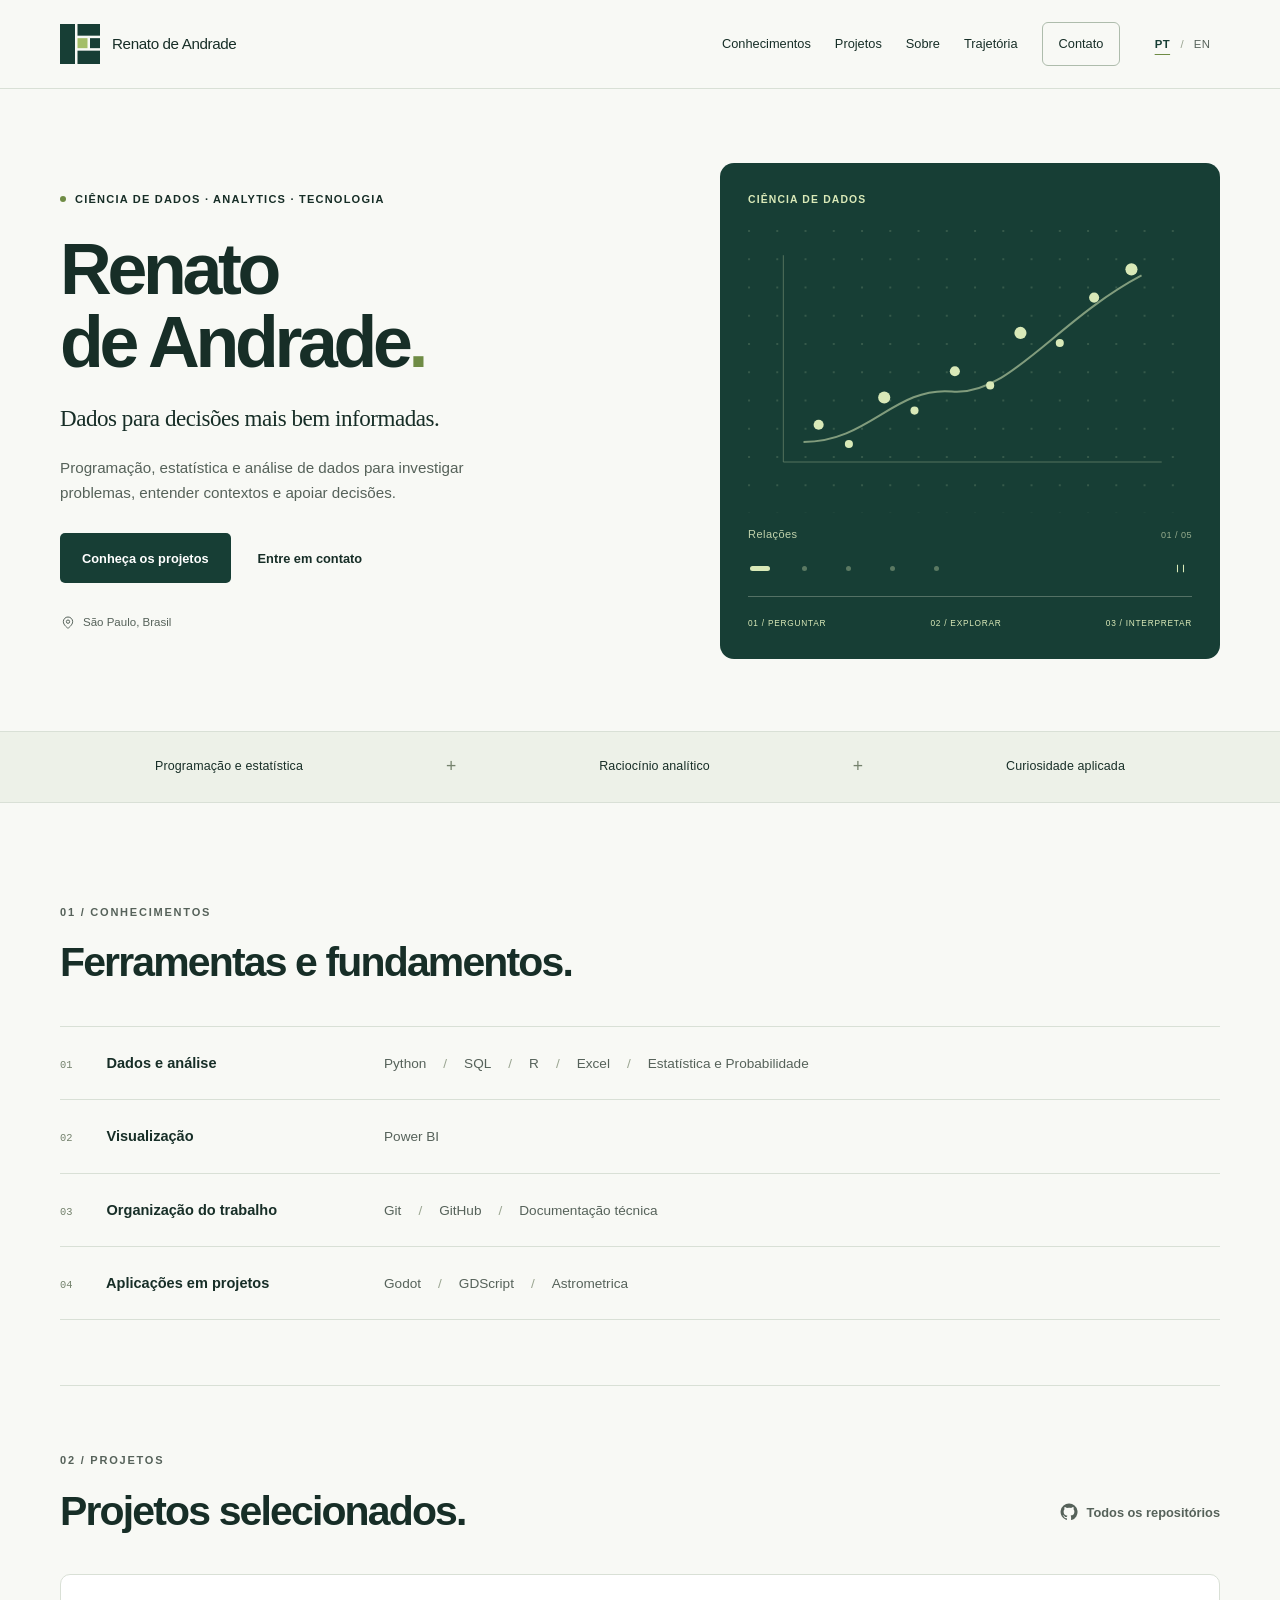
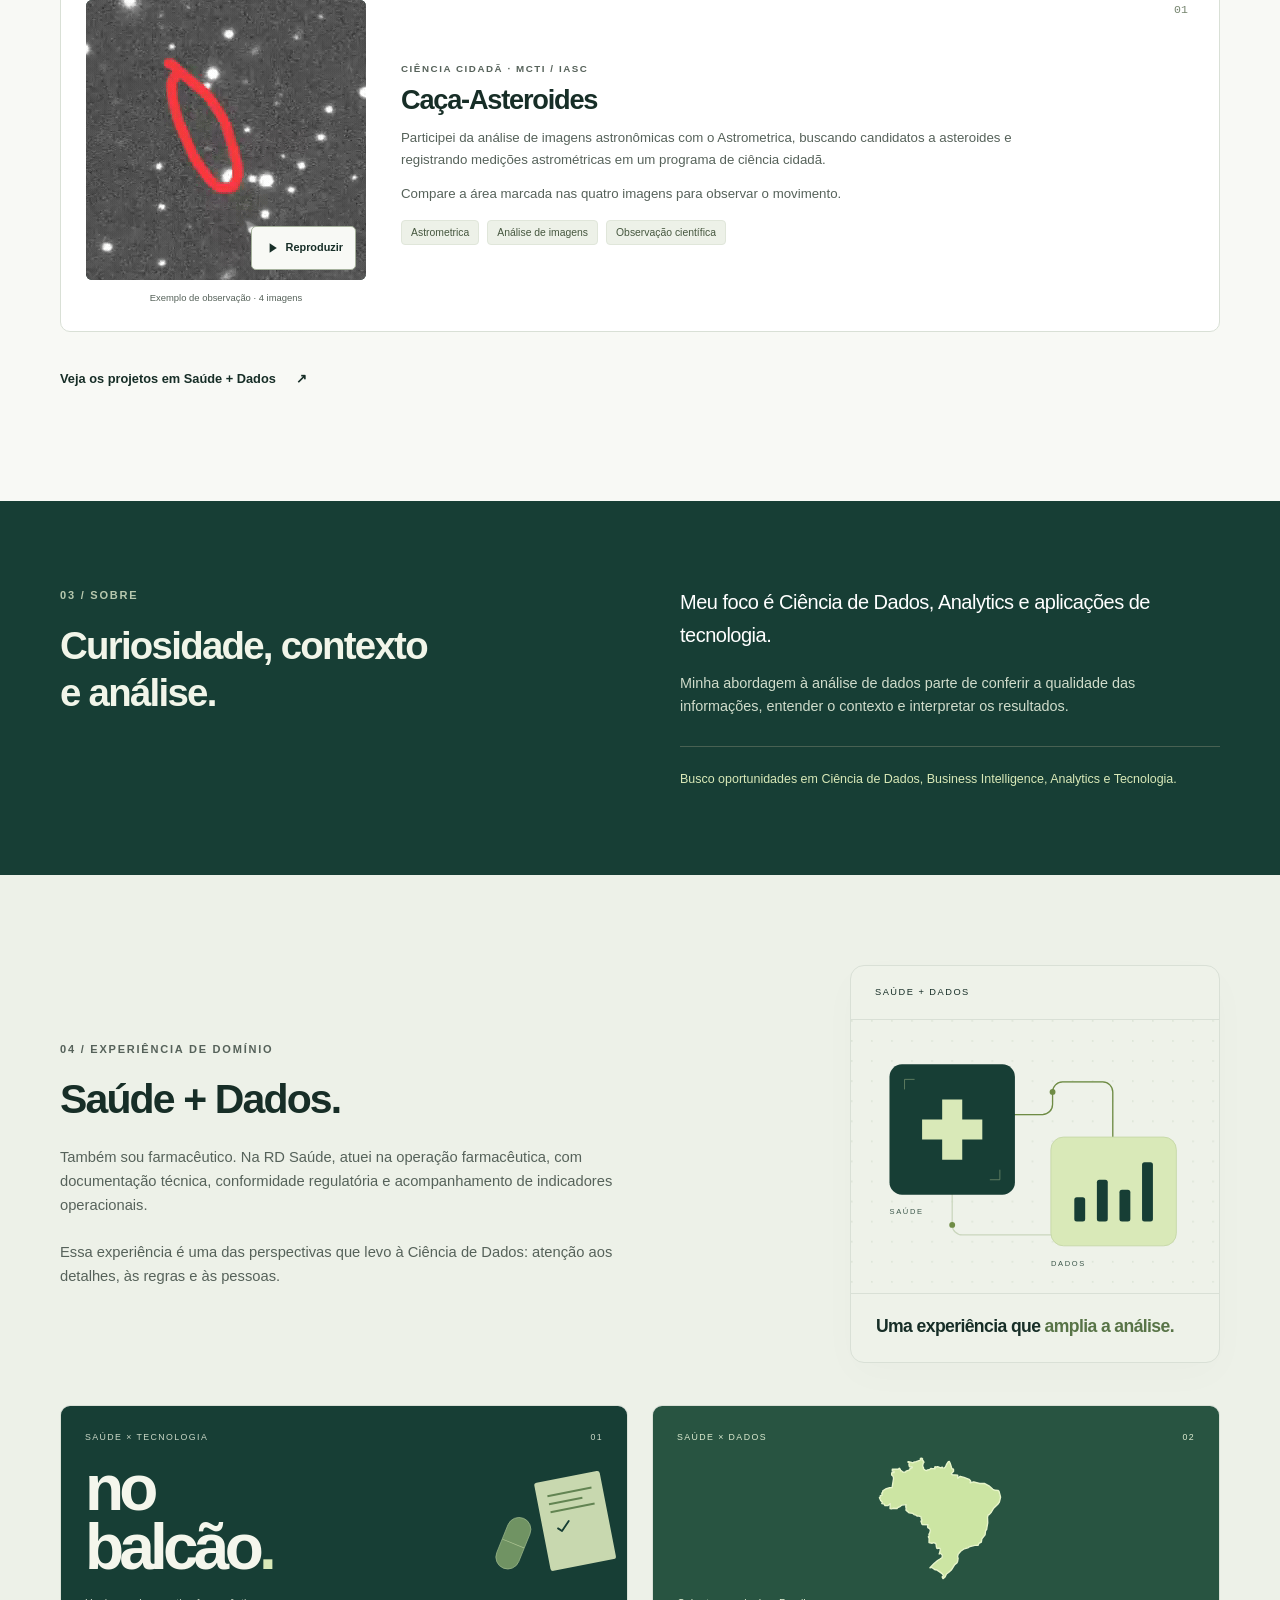
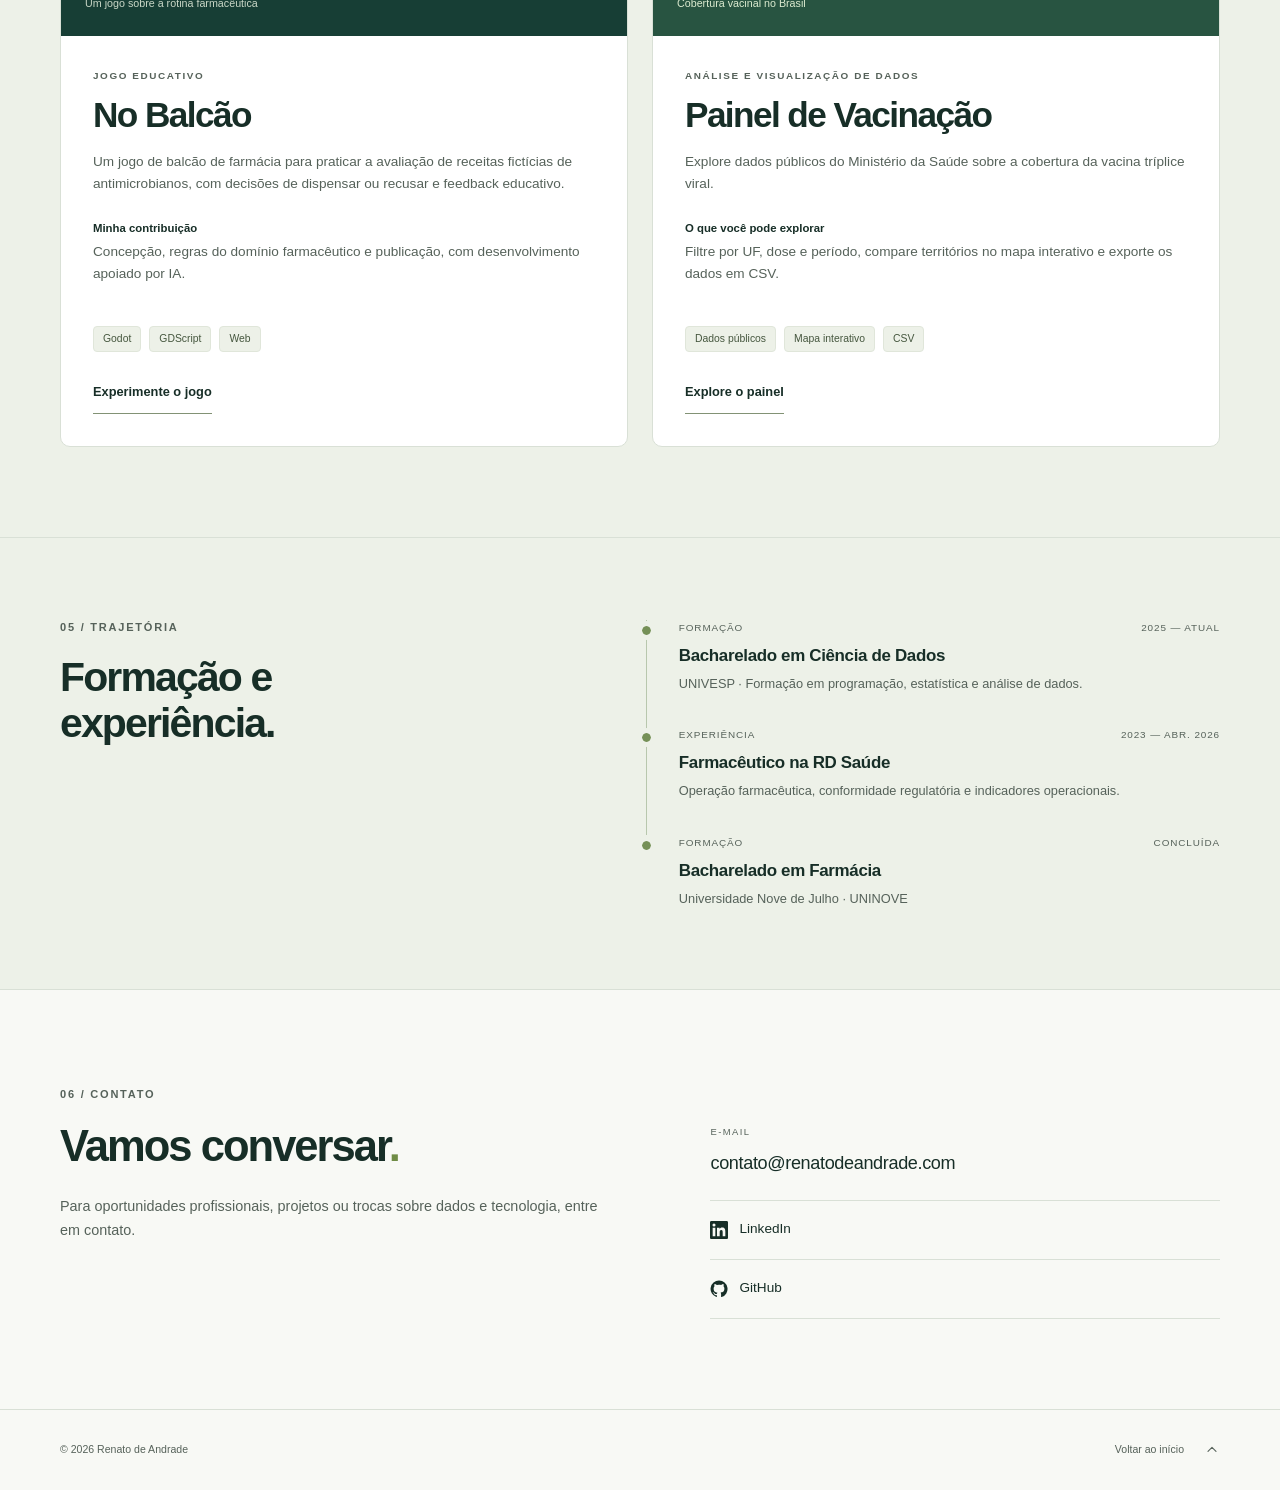
==== commit e60f68f6: "Use geographic Brazil outline on vaccination project cover" ====
--- a/index.html
+++ b/index.html
@@ -146,11 +146,9 @@
         <article class="featured-project" data-reveal aria-labelledby="vaccination-title">
           <div class="project-art vaccination-art" aria-hidden="true">
             <div class="project-art-top"><span>SAÚDE × DADOS</span><span>02</span></div>
-            <svg class="vaccination-tiles" viewBox="0 0 180 130" fill="#83a7cd">
-              <defs><rect id="vaccination-tile" width="17" height="17" rx="3"/></defs>
-              <g opacity=".55"><use href="#vaccination-tile" x="35" y="0"/><use href="#vaccination-tile" x="57" y="0"/><use href="#vaccination-tile" x="13" y="22"/><use href="#vaccination-tile" x="35" y="22"/><use href="#vaccination-tile" x="57" y="22"/><use href="#vaccination-tile" x="79" y="22"/><use href="#vaccination-tile" x="35" y="44"/><use href="#vaccination-tile" x="57" y="44"/><use href="#vaccination-tile" x="57" y="66"/><use href="#vaccination-tile" x="79" y="110"/></g>
-              <g><use href="#vaccination-tile" x="79" y="44"/><use href="#vaccination-tile" x="101" y="44"/><use href="#vaccination-tile" x="145" y="22"/><use href="#vaccination-tile" x="123" y="44"/><use href="#vaccination-tile" x="145" y="44"/><use href="#vaccination-tile" x="79" y="66"/><use href="#vaccination-tile" x="101" y="66"/><use href="#vaccination-tile" x="101" y="88"/></g>
-              <g fill="#d2e5fa"><use href="#vaccination-tile" x="101" y="22"/><use href="#vaccination-tile" x="123" y="22"/><use href="#vaccination-tile" x="123" y="66"/><use href="#vaccination-tile" x="145" y="66"/><use href="#vaccination-tile" x="79" y="88"/></g>
+            <!-- Brazil outline simplified from Natural Earth 1:110m, public domain. -->
+            <svg class="vaccination-map" viewBox="0 0 130 140" aria-hidden="true">
+              <path d="M71.8,127.0L71.0,125.3L72.3,123.9L70.6,121.9L68.2,120.2L65.2,118.3L64.0,118.4L61.0,116.1L59.1,116.4L63.1,112.3L66.5,109.4L68.5,108.2L71.0,106.5L71.1,104.1L69.6,102.4L68.1,103.0L68.7,101.2L69.1,99.4L69.1,97.8L68.0,97.3L66.9,97.7L65.8,97.6L65.4,96.4L65.1,93.7L64.6,92.8L62.5,92.0L61.3,92.6L58.2,92.0L58.3,87.9L57.5,86.3L58.4,85.6L58.1,83.9L58.9,82.6L59.5,80.3L58.8,78.4L57.1,77.5L56.8,76.4L57.2,74.6L51.5,74.5L50.3,71.0L51.2,71.0L51.2,69.7L50.6,68.8L50.5,67.1L48.7,66.2L46.8,66.2L45.6,65.3L43.6,64.7L42.4,63.6L39.0,63.1L35.8,60.4L36.0,58.4L35.6,57.3L35.9,55.0L32.0,55.5L30.4,56.7L27.8,57.9L27.1,58.8L25.6,58.8L23.4,58.6L21.7,59.1L20.3,58.8L20.5,54.2L18.1,56.0L15.4,55.9L14.3,54.3L12.3,54.1L12.9,52.8L11.2,51.0L10.0,48.3L10.8,47.8L10.8,46.5L12.6,45.6L12.3,44.0L13.1,43.0L13.3,41.6L16.7,39.5L19.2,38.9L19.6,38.5L22.3,38.6L23.6,30.4L23.7,29.1L23.2,27.4L21.9,26.3L21.9,24.1L23.6,23.6L24.2,23.9L24.3,22.8L22.5,22.5L22.5,20.6L28.4,20.7L29.3,19.6L30.2,20.6L30.8,22.3L31.3,22.0L33.0,23.6L35.3,23.4L35.9,22.4L38.1,21.7L39.4,21.3L39.7,20.0L41.9,19.1L41.7,18.5L39.2,18.2L38.7,16.4L38.9,14.3L37.5,13.6L38.1,13.3L40.3,13.7L42.7,14.4L43.5,13.7L45.7,13.2L49.1,12.1L50.2,11.0L49.8,10.1L51.3,10.0L52.0,10.7L51.6,12.0L52.7,12.5L53.3,13.9L52.5,14.9L52.0,17.5L52.8,19.0L53.0,20.4L54.9,21.8L56.3,21.9L56.7,21.3L57.6,21.2L59.0,20.7L60.0,19.9L61.6,20.1L62.3,20.0L64.0,20.3L64.2,19.7L63.7,19.1L64.0,18.2L65.3,18.5L66.7,18.2L68.4,18.8L69.7,19.4L70.6,18.6L71.3,18.7L71.7,19.6L73.1,19.4L74.3,18.2L75.2,16.0L77.0,13.3L78.0,13.1L78.8,14.8L80.4,20.0L82.0,20.5L82.1,22.6L79.9,25.1L80.8,26.0L86.1,26.4L86.2,29.4L88.5,27.5L92.3,28.6L97.2,30.4L98.7,32.1L98.2,33.8L101.7,32.9L107.5,34.5L112.0,34.4L116.5,36.8L120.3,40.2L122.6,41.1L125.2,41.2L126.3,42.1L127.3,45.9L127.8,47.8L126.6,52.7L125.1,54.7L120.8,58.9L118.9,62.2L116.7,64.8L115.9,64.9L115.1,67.1L115.3,72.7L114.5,77.4L114.2,79.3L113.2,80.5L112.7,84.5L109.6,88.4L109.1,91.5L106.7,92.8L106.0,94.6L102.7,94.6L98.0,95.8L95.9,97.1L92.5,98.0L89.0,100.4L86.5,103.4L86.0,105.6L86.5,107.3L86.0,110.3L85.3,111.8L83.2,113.4L79.9,118.7L77.2,121.1L75.2,122.5L73.8,125.3Z" fill="#cce5a3" stroke="#e8f5cb" stroke-width="1.3" stroke-linejoin="round"/>
             </svg>
             <div class="project-art-bottom"><span>Cobertura vacinal no Brasil</span></div>
           </div>
--- a/styles.css
+++ b/styles.css
@@ -372,9 +372,9 @@
 .health-projects .project-content { display: flex; flex-direction: column; align-items: flex-start; padding: clamp(22px, 3vw, 32px); }
 .health-projects .project-content > h3 { font-size: clamp(1.65rem, 3vw, 2.2rem); }
 .health-projects .project-content > .tags { margin-top: auto; padding-top: 18px; }
-.vaccination-art { background: #233a55; color: #e9f1fa; }
-.vaccination-art .project-art-top, .vaccination-art .project-art-bottom { color: #cadbf0; }
-.vaccination-tiles { width: min(68%, 240px); height: 130px; align-self: center; }
+.vaccination-art { background: #285441; color: #f0f7e2; }
+.vaccination-art .project-art-top, .vaccination-art .project-art-bottom { color: #dcebd0; }
+.vaccination-map { width: 144px; height: 144px; align-self: center; }
 
 @media (max-width: 760px) {
   .health-projects { grid-template-columns: minmax(0, 1fr); gap: 20px; }
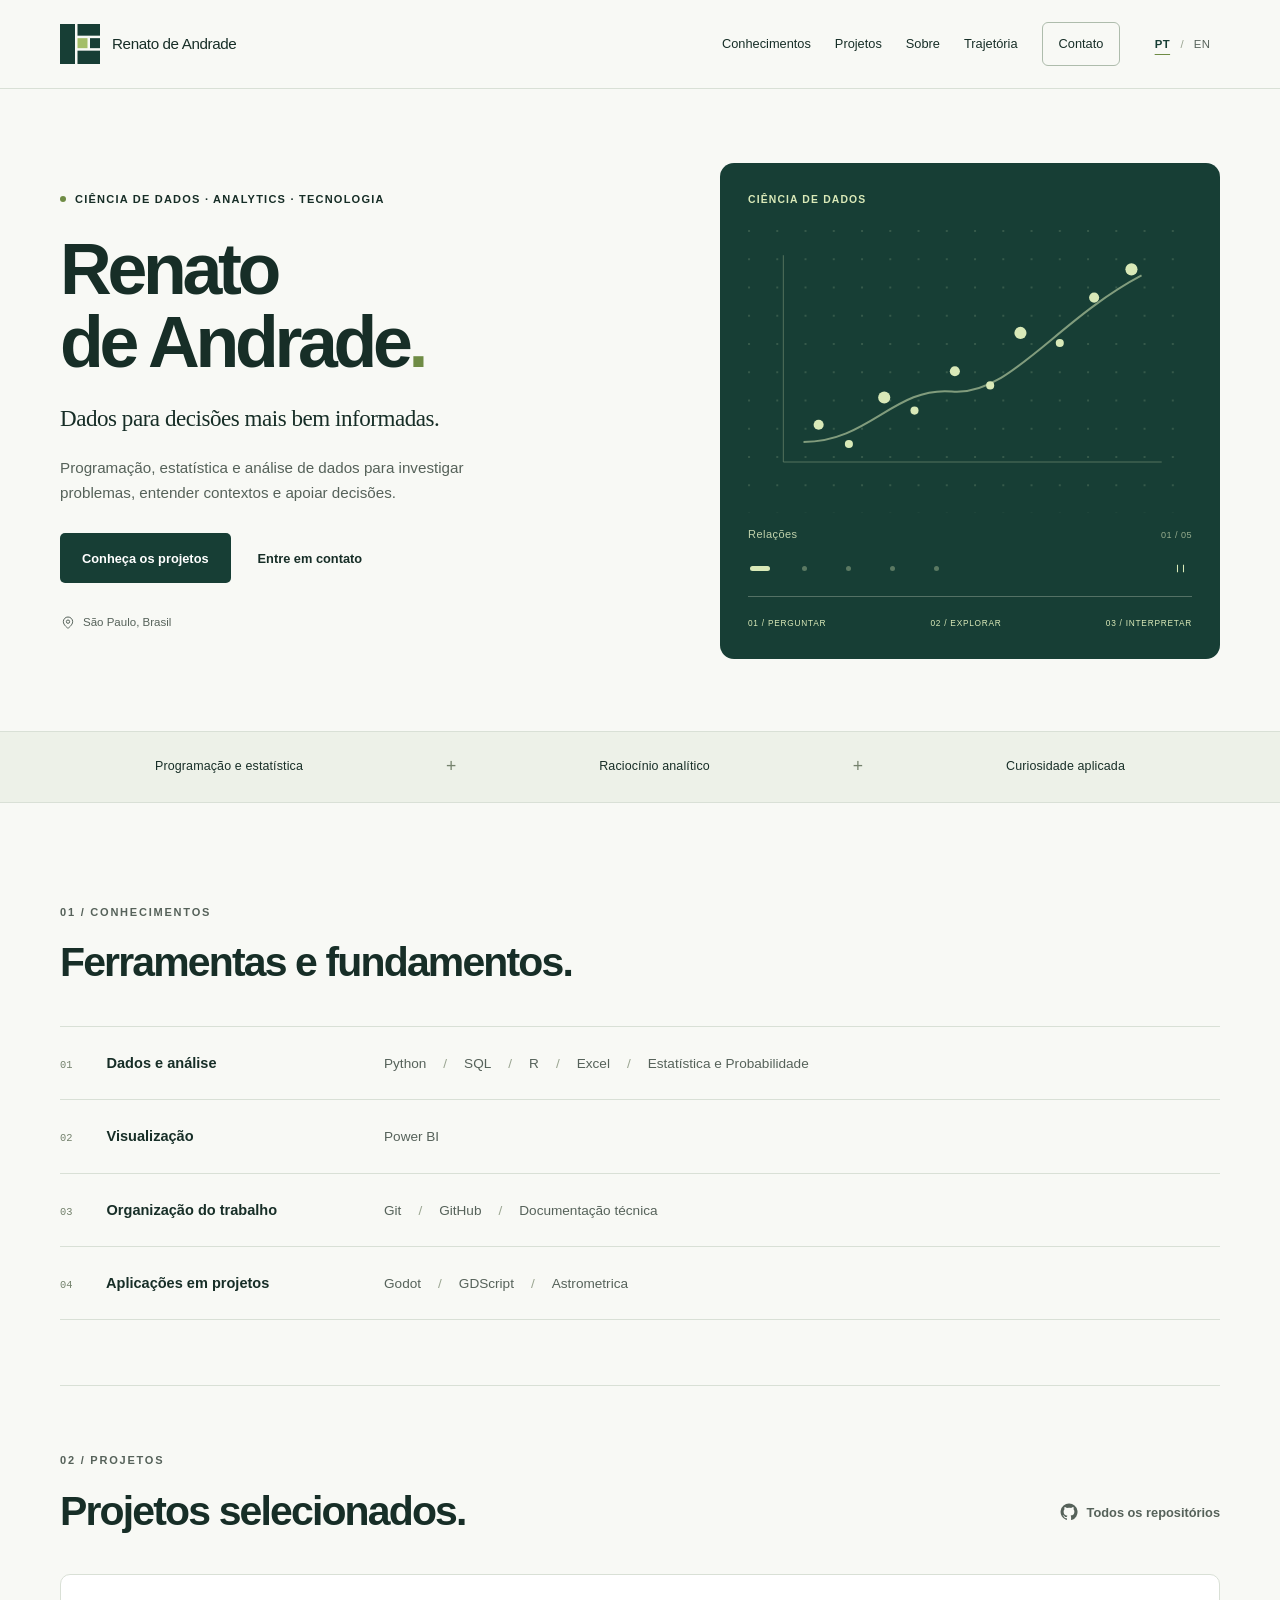
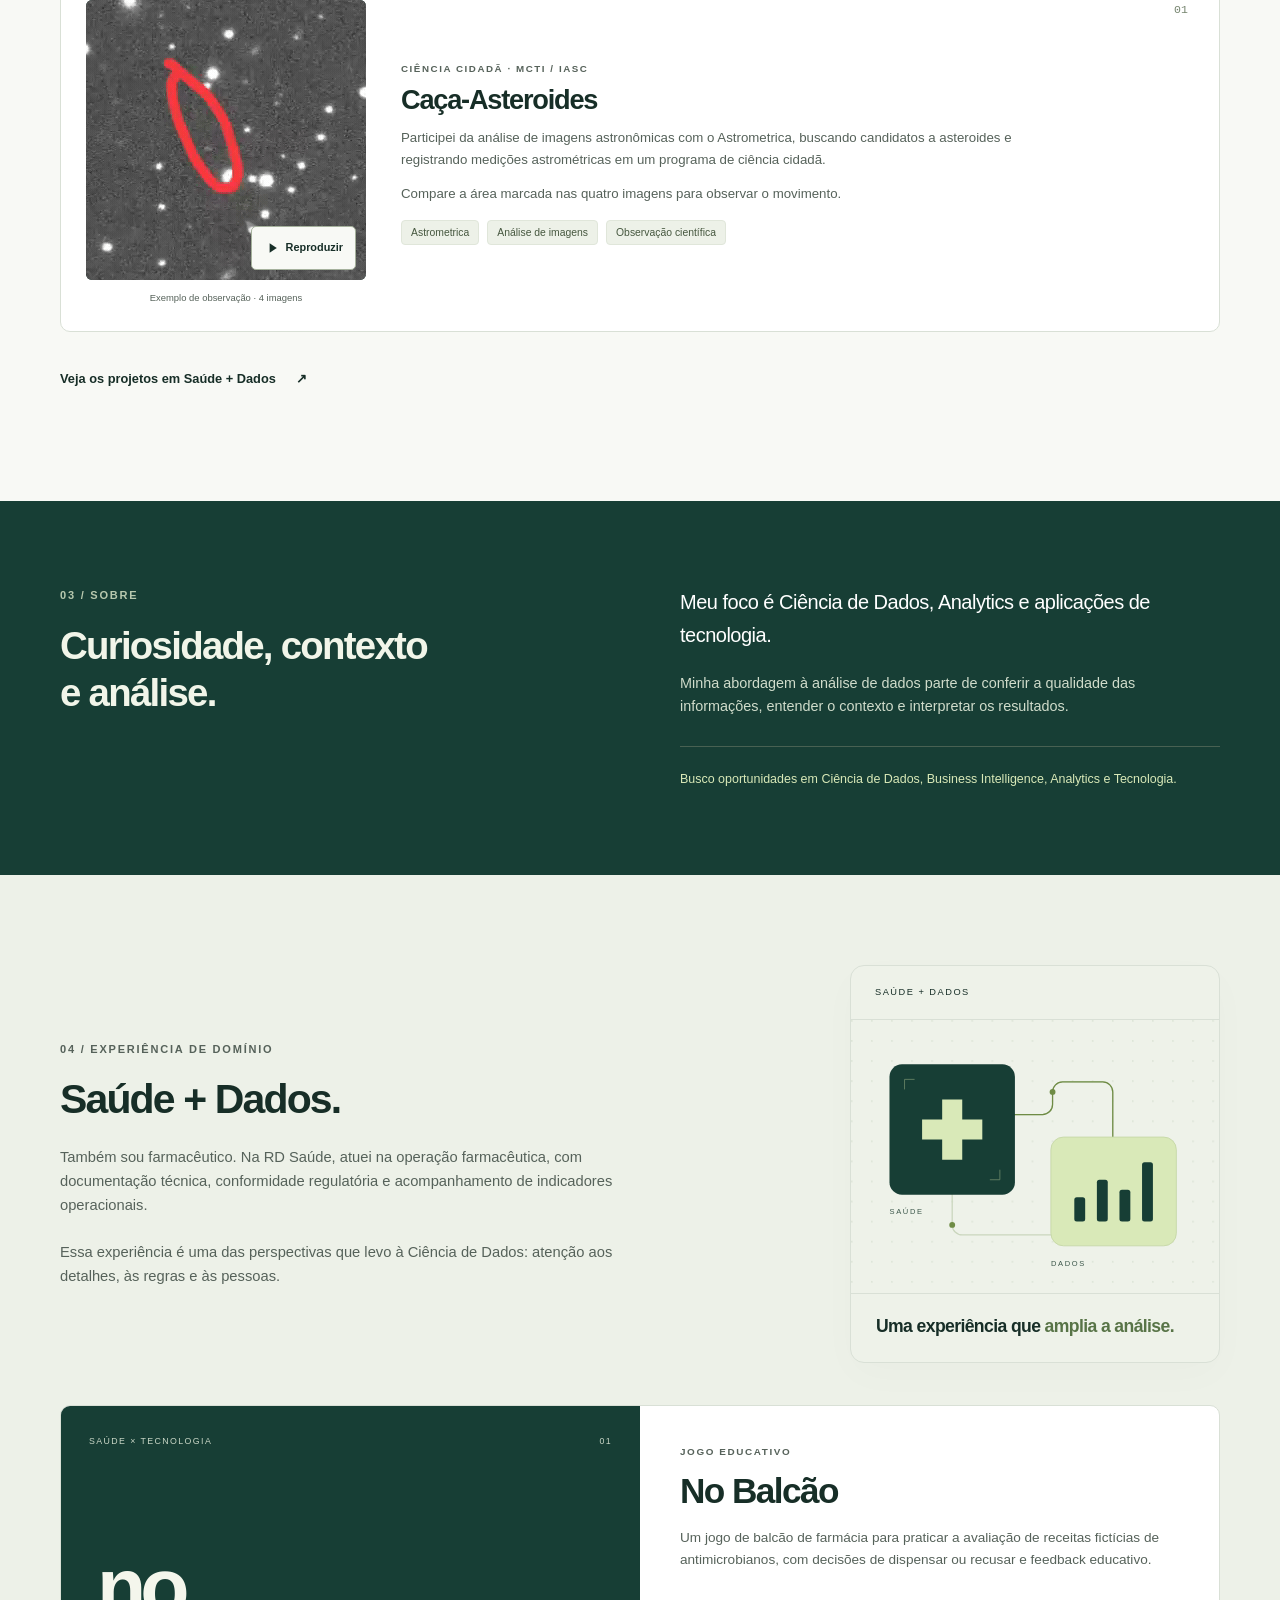
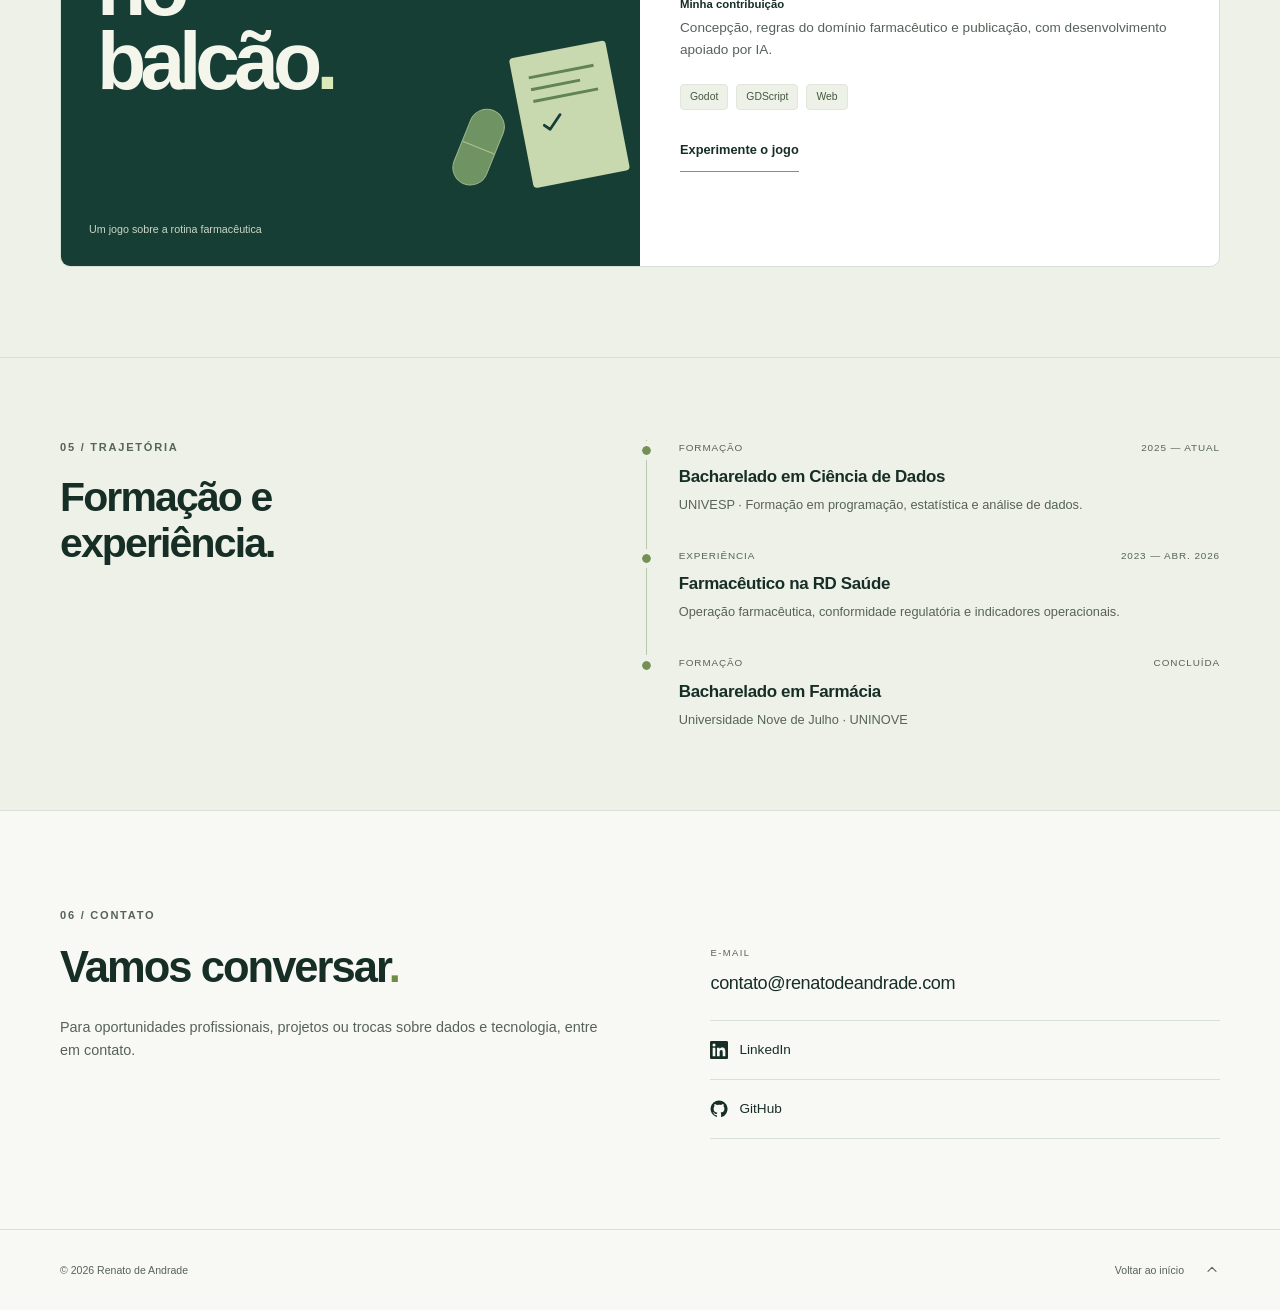
==== commit 2fc875a2: "Remove vaccination dashboard from portfolio" ====
--- a/index.html
+++ b/index.html
@@ -126,42 +126,22 @@
         <div class="perspective-bottom"><p>Uma experiência que <span>amplia a análise.</span></p></div>
       </div>
 </div>
-      <div class="health-projects">
-        <article class="featured-project" data-reveal aria-labelledby="balcao-title">
-          <div class="project-art" aria-hidden="true">
-            <div class="project-art-top"><span>SAÚDE × TECNOLOGIA</span><span>01</span></div>
-            <div class="game-wordmark">no<br>balcão<span>.</span></div>
-            <div class="game-motif"><span class="pill"></span><span class="paper"><i></i><i></i><i></i><svg class="paper-check" viewBox="0 0 24 24"><path d="m5 12 4 4L19 6"/></svg></span></div>
-            <div class="project-art-bottom"><span>Um jogo sobre a rotina farmacêutica</span></div>
-          </div>
-          <div class="project-content">
-            <p class="eyebrow">Jogo educativo</p>
-            <h3 id="balcao-title" lang="pt-BR">No Balcão</h3>
-            <p>Um jogo de balcão de farmácia para praticar a avaliação de receitas fictícias de antimicrobianos, com decisões de dispensar ou recusar e feedback educativo.</p>
-            <dl class="project-details"><div><dt>Minha contribuição</dt><dd>Concepção, regras do domínio farmacêutico e publicação, com desenvolvimento apoiado por IA.</dd></div></dl>
-            <ul class="tags" aria-label="Ferramentas do projeto"><li>Godot</li><li>GDScript</li><li>Web</li></ul>
-            <a class="text-link project-link" href="https://no-balcao.vercel.app/" target="_blank" rel="noopener noreferrer">Experimente o jogo<span class="sr-only"> (abre em nova aba)</span></a>
-          </div>
-        </article>
-        <article class="featured-project" data-reveal aria-labelledby="vaccination-title">
-          <div class="project-art vaccination-art" aria-hidden="true">
-            <div class="project-art-top"><span>SAÚDE × DADOS</span><span>02</span></div>
-            <!-- Brazil outline simplified from Natural Earth 1:110m, public domain. -->
-            <svg class="vaccination-map" viewBox="0 0 130 140" aria-hidden="true">
-              <path d="M71.8,127.0L71.0,125.3L72.3,123.9L70.6,121.9L68.2,120.2L65.2,118.3L64.0,118.4L61.0,116.1L59.1,116.4L63.1,112.3L66.5,109.4L68.5,108.2L71.0,106.5L71.1,104.1L69.6,102.4L68.1,103.0L68.7,101.2L69.1,99.4L69.1,97.8L68.0,97.3L66.9,97.7L65.8,97.6L65.4,96.4L65.1,93.7L64.6,92.8L62.5,92.0L61.3,92.6L58.2,92.0L58.3,87.9L57.5,86.3L58.4,85.6L58.1,83.9L58.9,82.6L59.5,80.3L58.8,78.4L57.1,77.5L56.8,76.4L57.2,74.6L51.5,74.5L50.3,71.0L51.2,71.0L51.2,69.7L50.6,68.8L50.5,67.1L48.7,66.2L46.8,66.2L45.6,65.3L43.6,64.7L42.4,63.6L39.0,63.1L35.8,60.4L36.0,58.4L35.6,57.3L35.9,55.0L32.0,55.5L30.4,56.7L27.8,57.9L27.1,58.8L25.6,58.8L23.4,58.6L21.7,59.1L20.3,58.8L20.5,54.2L18.1,56.0L15.4,55.9L14.3,54.3L12.3,54.1L12.9,52.8L11.2,51.0L10.0,48.3L10.8,47.8L10.8,46.5L12.6,45.6L12.3,44.0L13.1,43.0L13.3,41.6L16.7,39.5L19.2,38.9L19.6,38.5L22.3,38.6L23.6,30.4L23.7,29.1L23.2,27.4L21.9,26.3L21.9,24.1L23.6,23.6L24.2,23.9L24.3,22.8L22.5,22.5L22.5,20.6L28.4,20.7L29.3,19.6L30.2,20.6L30.8,22.3L31.3,22.0L33.0,23.6L35.3,23.4L35.9,22.4L38.1,21.7L39.4,21.3L39.7,20.0L41.9,19.1L41.7,18.5L39.2,18.2L38.7,16.4L38.9,14.3L37.5,13.6L38.1,13.3L40.3,13.7L42.7,14.4L43.5,13.7L45.7,13.2L49.1,12.1L50.2,11.0L49.8,10.1L51.3,10.0L52.0,10.7L51.6,12.0L52.7,12.5L53.3,13.9L52.5,14.9L52.0,17.5L52.8,19.0L53.0,20.4L54.9,21.8L56.3,21.9L56.7,21.3L57.6,21.2L59.0,20.7L60.0,19.9L61.6,20.1L62.3,20.0L64.0,20.3L64.2,19.7L63.7,19.1L64.0,18.2L65.3,18.5L66.7,18.2L68.4,18.8L69.7,19.4L70.6,18.6L71.3,18.7L71.7,19.6L73.1,19.4L74.3,18.2L75.2,16.0L77.0,13.3L78.0,13.1L78.8,14.8L80.4,20.0L82.0,20.5L82.1,22.6L79.9,25.1L80.8,26.0L86.1,26.4L86.2,29.4L88.5,27.5L92.3,28.6L97.2,30.4L98.7,32.1L98.2,33.8L101.7,32.9L107.5,34.5L112.0,34.4L116.5,36.8L120.3,40.2L122.6,41.1L125.2,41.2L126.3,42.1L127.3,45.9L127.8,47.8L126.6,52.7L125.1,54.7L120.8,58.9L118.9,62.2L116.7,64.8L115.9,64.9L115.1,67.1L115.3,72.7L114.5,77.4L114.2,79.3L113.2,80.5L112.7,84.5L109.6,88.4L109.1,91.5L106.7,92.8L106.0,94.6L102.7,94.6L98.0,95.8L95.9,97.1L92.5,98.0L89.0,100.4L86.5,103.4L86.0,105.6L86.5,107.3L86.0,110.3L85.3,111.8L83.2,113.4L79.9,118.7L77.2,121.1L75.2,122.5L73.8,125.3Z" fill="#cce5a3" stroke="#e8f5cb" stroke-width="1.3" stroke-linejoin="round"/>
-            </svg>
-            <div class="project-art-bottom"><span>Cobertura vacinal no Brasil</span></div>
-          </div>
-          <div class="project-content">
-            <p class="eyebrow">Análise e visualização de dados</p>
-            <h3 id="vaccination-title">Painel de Vacinação</h3>
-            <p>Explore dados públicos do Ministério da Saúde sobre a cobertura da vacina tríplice viral.</p>
-            <dl class="project-details"><div><dt>O que você pode explorar</dt><dd>Filtre por UF, dose e período, compare territórios no mapa interativo e exporte os dados em CSV.</dd></div></dl>
-            <ul class="tags" aria-label="Temas do projeto"><li>Dados públicos</li><li>Mapa interativo</li><li>CSV</li></ul>
-            <a class="text-link project-link" href="https://imunoradar.renatodeandrade.com/" target="_blank" rel="noopener noreferrer">Explore o painel<span class="sr-only"> (abre em nova aba)</span></a>
-          </div>
-        </article>
-      </div>
+      <article class="featured-project" data-reveal aria-labelledby="balcao-title">
+        <div class="project-art" aria-hidden="true">
+          <div class="project-art-top"><span>SAÚDE × TECNOLOGIA</span><span>01</span></div>
+          <div class="game-wordmark">no<br>balcão<span>.</span></div>
+          <div class="game-motif"><span class="pill"></span><span class="paper"><i></i><i></i><i></i><svg class="paper-check" viewBox="0 0 24 24"><path d="m5 12 4 4L19 6"/></svg></span></div>
+          <div class="project-art-bottom"><span>Um jogo sobre a rotina farmacêutica</span></div>
+        </div>
+        <div class="project-content">
+          <p class="eyebrow">Jogo educativo</p>
+          <h3 id="balcao-title" lang="pt-BR">No Balcão</h3>
+          <p>Um jogo de balcão de farmácia para praticar a avaliação de receitas fictícias de antimicrobianos, com decisões de dispensar ou recusar e feedback educativo.</p>
+          <dl class="project-details"><div><dt>Minha contribuição</dt><dd>Concepção, regras do domínio farmacêutico e publicação, com desenvolvimento apoiado por IA.</dd></div></dl>
+          <ul class="tags" aria-label="Ferramentas do projeto"><li>Godot</li><li>GDScript</li><li>Web</li></ul>
+          <a class="text-link project-link" href="https://no-balcao.vercel.app/" target="_blank" rel="noopener noreferrer">Experimente o jogo<span class="sr-only"> (abre em nova aba)</span></a>
+        </div>
+      </article>
     </div></section>
 
     <section id="experience" class="journey-section" aria-labelledby="journey-title"><div class="container journey-layout">
--- a/styles.css
+++ b/styles.css
@@ -357,25 +357,3 @@
 .chart-slide.is-active { transform: translateX(var(--chart-drag, 0px)); }
 .chart-stage.is-dragging .chart-slide.is-active { transition: opacity .8s ease; }
 @media (prefers-reduced-motion: reduce) { .chart-slide.is-active { transform: none; } }
-
-/* Healthcare projects share a cover size and a common action baseline. */
-.health-projects {
-  display: grid;
-  grid-template-columns: repeat(2, minmax(0, 1fr));
-  gap: 24px;
-}
-.health-projects .featured-project { grid-template-columns: minmax(0, 1fr); grid-template-rows: auto 1fr; }
-.health-projects .project-art { min-height: 0; height: 230px; padding: 24px; }
-.health-projects .game-wordmark { font-size: clamp(3rem, 5vw, 4.5rem); padding: 0 0 4px; }
-.health-projects .game-english-name { margin-top: 12px; }
-.health-projects .game-motif { bottom: 39px; right: 34px; transform: rotate(12deg) scale(.68); transform-origin: bottom right; }
-.health-projects .project-content { display: flex; flex-direction: column; align-items: flex-start; padding: clamp(22px, 3vw, 32px); }
-.health-projects .project-content > h3 { font-size: clamp(1.65rem, 3vw, 2.2rem); }
-.health-projects .project-content > .tags { margin-top: auto; padding-top: 18px; }
-.vaccination-art { background: #285441; color: #f0f7e2; }
-.vaccination-art .project-art-top, .vaccination-art .project-art-bottom { color: #dcebd0; }
-.vaccination-map { width: 144px; height: 144px; align-self: center; }
-
-@media (max-width: 760px) {
-  .health-projects { grid-template-columns: minmax(0, 1fr); gap: 20px; }
-}
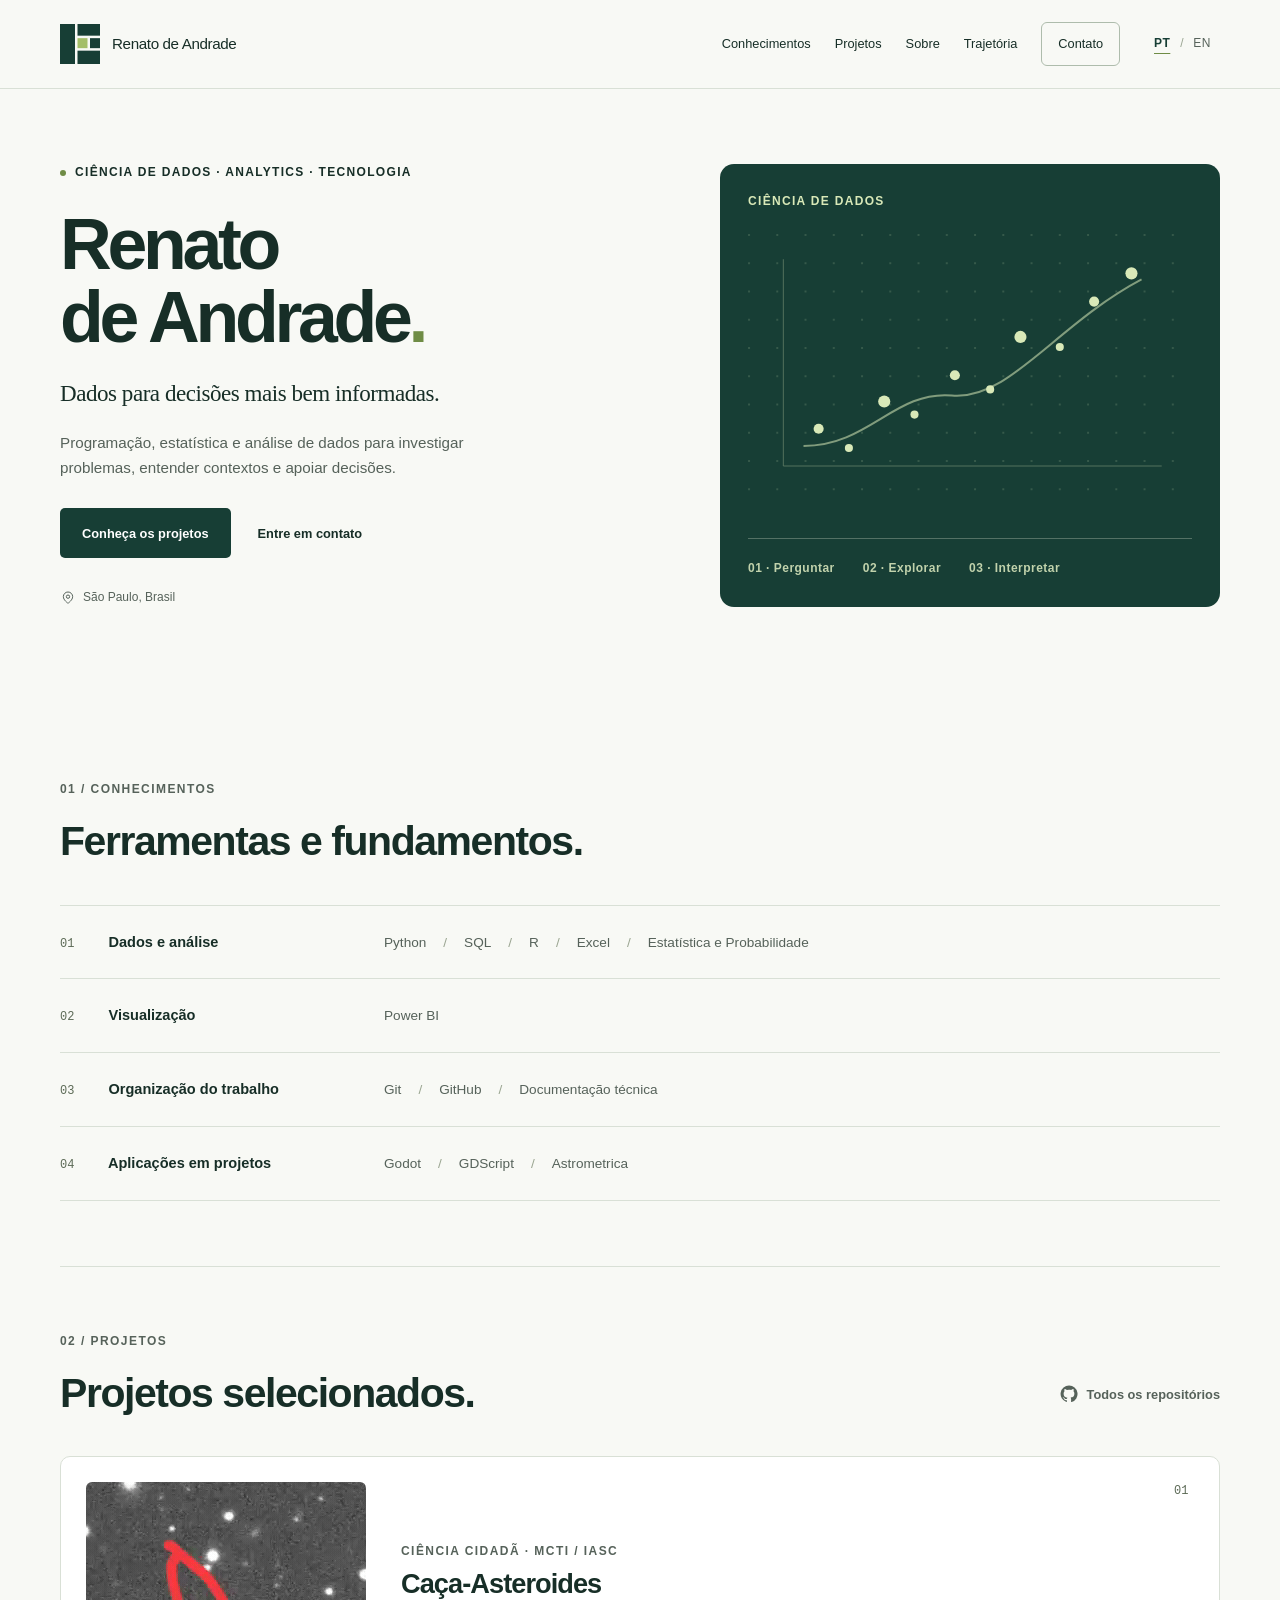
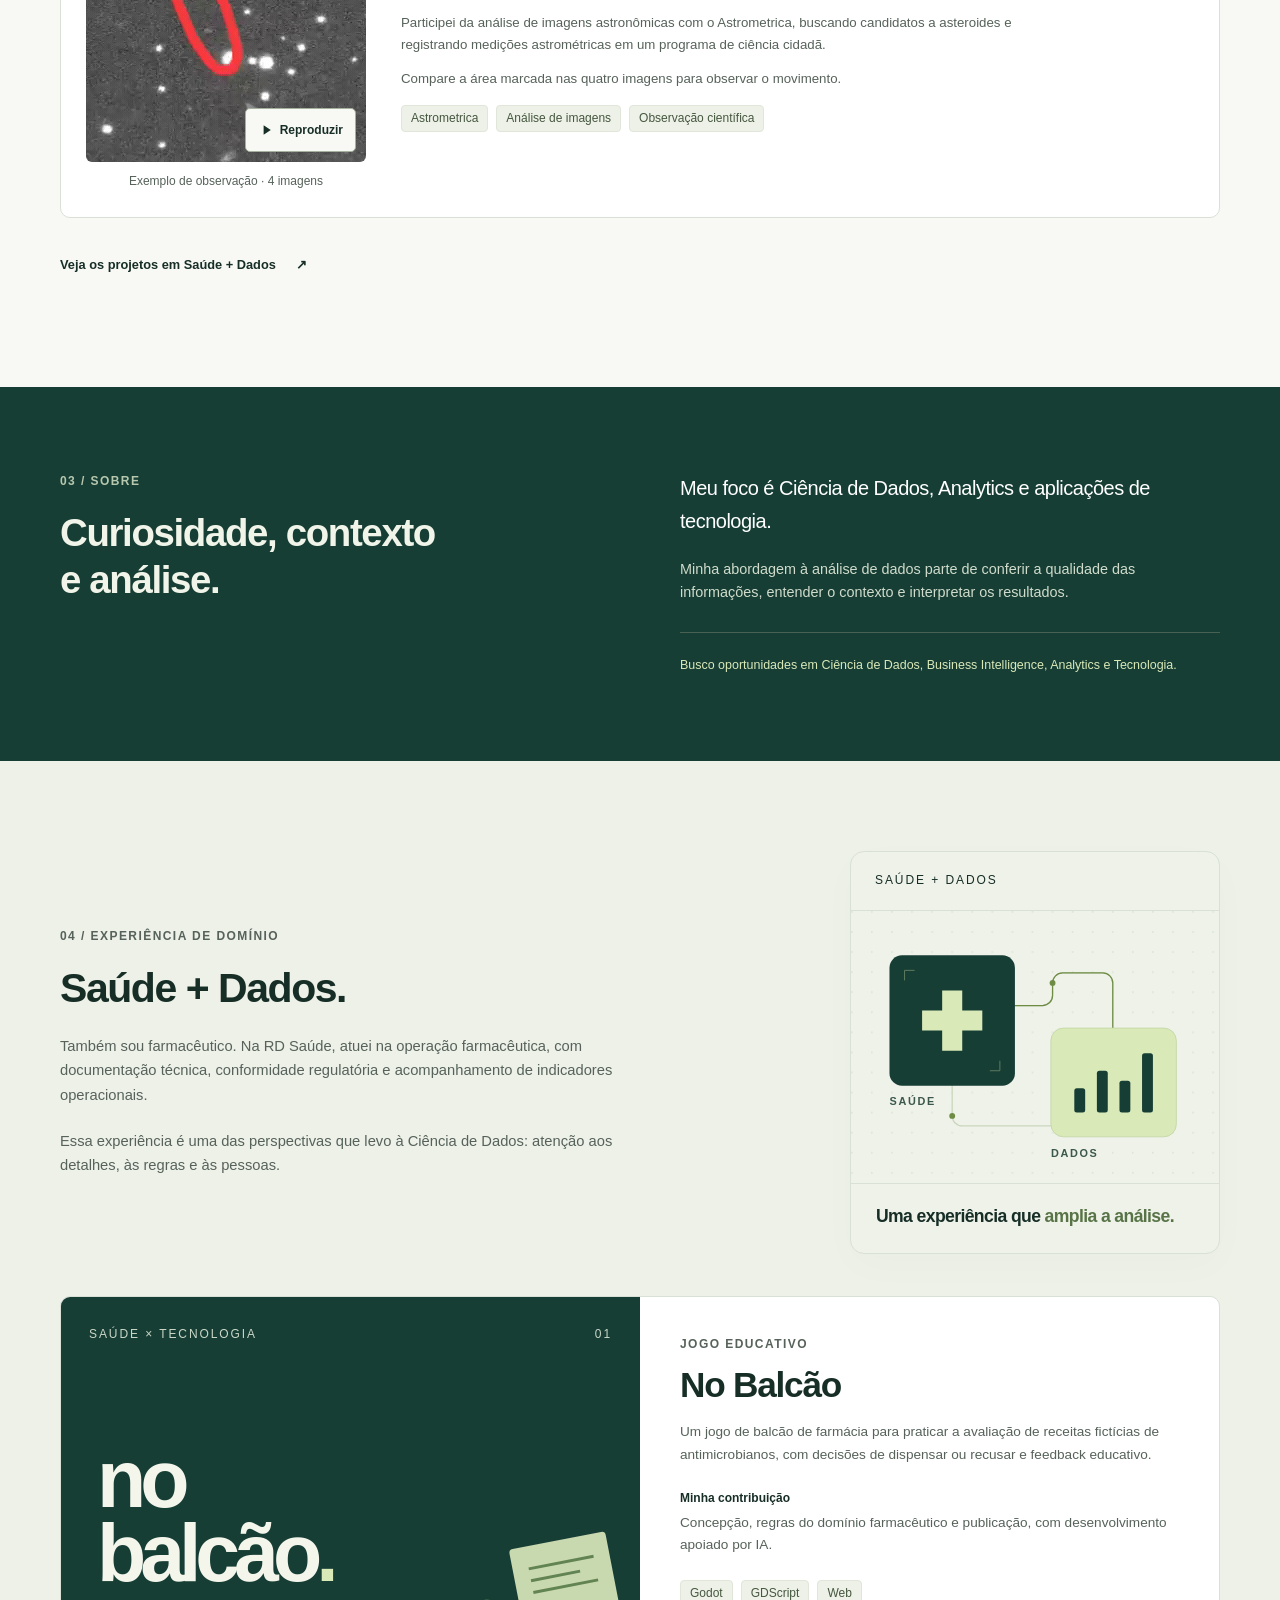
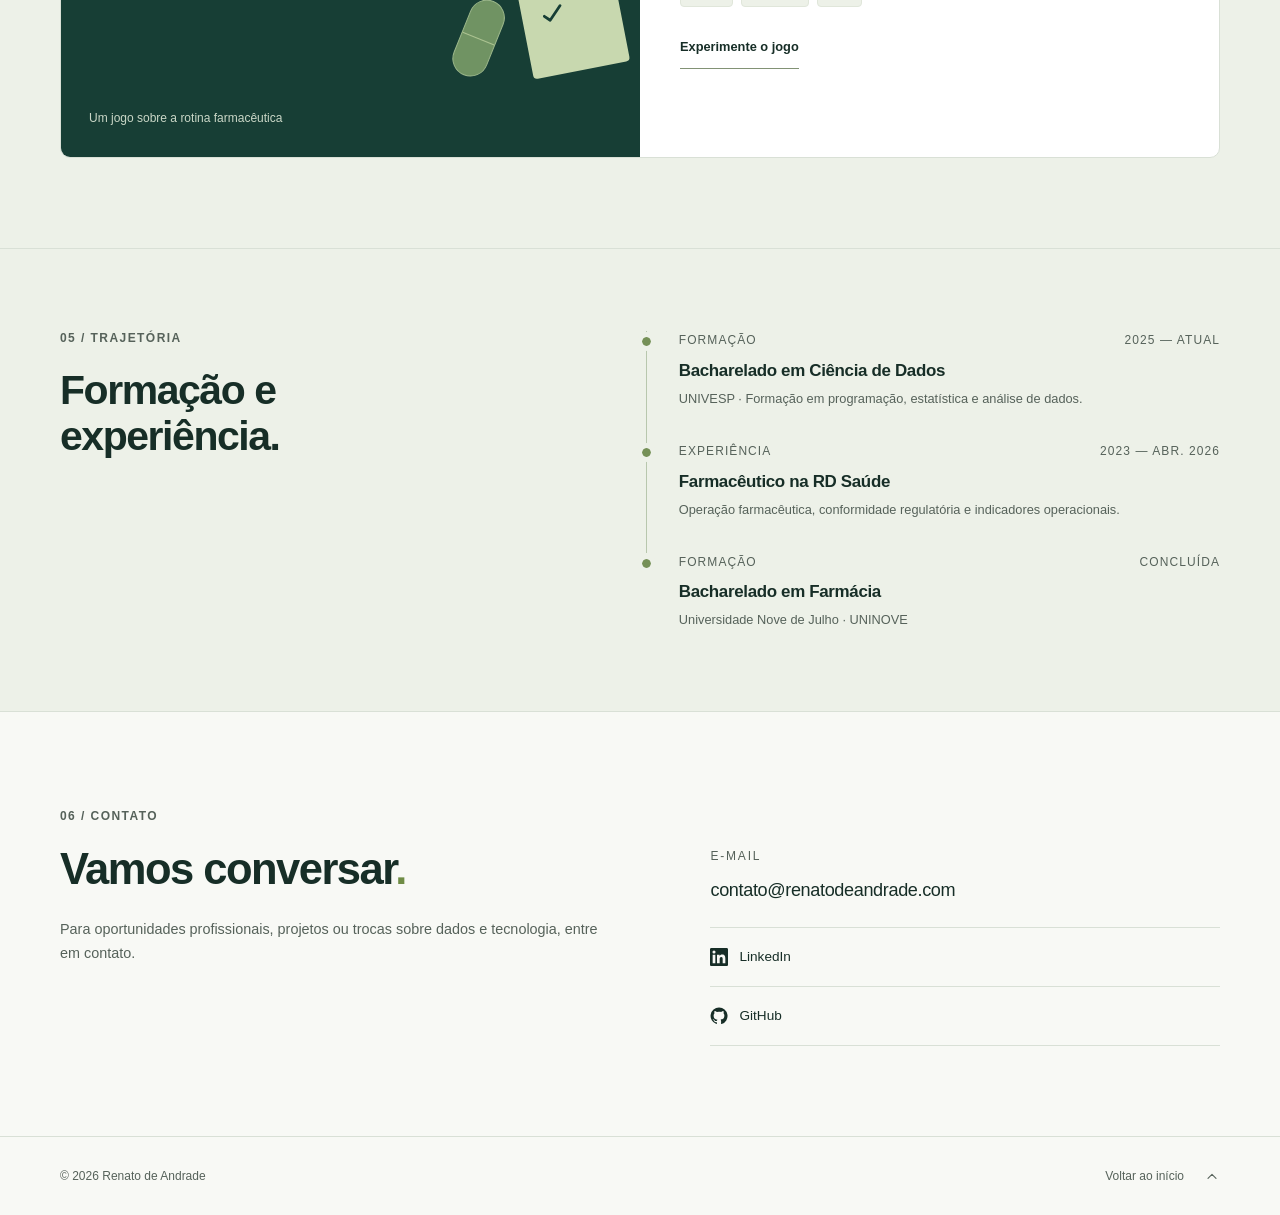
==== commit 6b58cc25: "Refina o visual: gráfico estático, texto legível, fonte Inter - Troca o carrossel de cinco gráficos " ====
--- a/index.html
+++ b/index.html
@@ -17,6 +17,7 @@
   <meta property="og:locale:alternate" content="en_US">
   <title>Renato de Andrade | Ciência de Dados e Analytics</title>
   <link rel="icon" href="/favicon.svg?v=m4" type="image/svg+xml">
+  <link rel="preload" href="/assets/fonts/inter-latin-var.woff2" as="font" type="font/woff2" crossorigin>
   <link rel="stylesheet" href="/styles.css">
   <script src="/script.js" defer></script>
 </head>
@@ -57,17 +58,12 @@
         </div>
         <p class="hero-location"><svg viewBox="0 0 24 24" aria-hidden="true"><path d="M19 10c0 5-7 10-7 10S5 15 5 10a7 7 0 0 1 14 0Z"/><circle cx="12" cy="10" r="2.5"/></svg> São Paulo, Brasil</p>
       </div>
-      <div class="data-perspective" data-reveal data-chart-carousel role="region" aria-label="Gráficos ilustrativos — dados fictícios">
+      <figure class="data-perspective" data-reveal aria-label="Ilustração do processo de análise">
         <p class="eyebrow">Ciência de Dados</p>
-        <div class="chart-stage"><div class="chart-slide is-active" data-chart-name="Relações" aria-hidden="true"><svg viewBox="0 0 440 280"><defs><pattern id="data-grid" width="28" height="28" patternUnits="userSpaceOnUse"><circle cx="1" cy="1" r="1" fill="currentColor" opacity=".2"/></pattern></defs><rect width="440" height="280" fill="url(#data-grid)"/><path d="M35 230H410M35 230V25" stroke="currentColor" opacity=".3" fill="none"/><path d="M55 210C120 210 145 155 202 160S305 90 390 45" stroke="currentColor" stroke-width="2" fill="none" opacity=".55"/><g fill="currentColor"><circle cx="70" cy="193" r="5"/><circle cx="100" cy="212" r="4"/><circle cx="135" cy="166" r="6"/><circle cx="165" cy="179" r="4"/><circle cx="205" cy="140" r="5"/><circle cx="240" cy="154" r="4"/><circle cx="270" cy="102" r="6"/><circle cx="309" cy="112" r="4"/><circle cx="343" cy="67" r="5"/><circle cx="380" cy="39" r="6"/></g></svg></div><div class="chart-slide" data-chart-name="Comparações" aria-hidden="true"><svg viewBox="0 0 440 280"><rect width="440" height="280" fill="url(#data-grid)"/><path d="M35 230H410M35 230V25" stroke="currentColor" opacity=".25" fill="none"/><rect class="chart-bar" x="60" y="166" width="27" height="64" rx="3" fill="currentColor" opacity="0.4" style="--i:0"/><rect class="chart-bar" x="115" y="125" width="27" height="105" rx="3" fill="currentColor" opacity="0.5" style="--i:1"/><rect class="chart-bar" x="170" y="145" width="27" height="85" rx="3" fill="currentColor" opacity="0.6000000000000001" style="--i:2"/><rect class="chart-bar" x="225" y="75" width="27" height="155" rx="3" fill="currentColor" opacity="0.7000000000000001" style="--i:3"/><rect class="chart-bar" x="280" y="103" width="27" height="127" rx="3" fill="currentColor" opacity="0.8" style="--i:4"/><rect class="chart-bar" x="335" y="45" width="27" height="185" rx="3" fill="currentColor" opacity="0.9" style="--i:5"/></svg></div><div class="chart-slide" data-chart-name="Distribuições" aria-hidden="true"><svg viewBox="0 0 440 280"><rect width="440" height="280" fill="url(#data-grid)"/><path d="M35 230H410M35 230V25" stroke="currentColor" opacity=".25" fill="none"/><path class="chart-area" d="M40 230C95 230 112 210 145 151S184 50 222 50 267 125 295 168 348 226 405 230Z" fill="currentColor" opacity=".13"/><path class="chart-line" pathLength="1" d="M40 230C95 230 112 210 145 151S184 50 222 50 267 125 295 168 348 226 405 230" stroke="currentColor" stroke-width="2.5" fill="none"/><path d="M222 50V230" stroke="currentColor" stroke-dasharray="3 6" opacity=".35"/><circle cx="222" cy="50" r="5" fill="currentColor"/></svg></div><div class="chart-slide" data-chart-name="Padrões" aria-hidden="true"><svg viewBox="0 0 440 280"><rect width="440" height="280" fill="url(#data-grid)"/><rect class="chart-cell" x="60" y="37" width="43" height="41" rx="4" fill="currentColor" opacity="0.18" style="--i:0"/><rect class="chart-cell" x="114" y="37" width="43" height="41" rx="4" fill="currentColor" opacity="0.28" style="--i:1"/><rect class="chart-cell" x="168" y="37" width="43" height="41" rx="4" fill="currentColor" opacity="0.46" style="--i:2"/><rect class="chart-cell" x="222" y="37" width="43" height="41" rx="4" fill="currentColor" opacity="0.27" style="--i:3"/><rect class="chart-cell" x="276" y="37" width="43" height="41" rx="4" fill="currentColor" opacity="0.16" style="--i:4"/><rect class="chart-cell" x="330" y="37" width="43" height="41" rx="4" fill="currentColor" opacity="0.24" style="--i:5"/><rect class="chart-cell" x="60" y="89" width="43" height="41" rx="4" fill="currentColor" opacity="0.31" style="--i:1"/><rect class="chart-cell" x="114" y="89" width="43" height="41" rx="4" fill="currentColor" opacity="0.58" style="--i:2"/><rect class="chart-cell" x="168" y="89" width="43" height="41" rx="4" fill="currentColor" opacity="0.76" style="--i:3"/><rect class="chart-cell" x="222" y="89" width="43" height="41" rx="4" fill="currentColor" opacity="0.48" style="--i:4"/><rect class="chart-cell" x="276" y="89" width="43" height="41" rx="4" fill="currentColor" opacity="0.21" style="--i:5"/><rect class="chart-cell" x="330" y="89" width="43" height="41" rx="4" fill="currentColor" opacity="0.33" style="--i:6"/><rect class="chart-cell" x="60" y="141" width="43" height="41" rx="4" fill="currentColor" opacity="0.49" style="--i:2"/><rect class="chart-cell" x="114" y="141" width="43" height="41" rx="4" fill="currentColor" opacity="0.84" style="--i:3"/><rect class="chart-cell" x="168" y="141" width="43" height="41" rx="4" fill="currentColor" opacity="1" style="--i:4"/><rect class="chart-cell" x="222" y="141" width="43" height="41" rx="4" fill="currentColor" opacity="0.62" style="--i:5"/><rect class="chart-cell" x="276" y="141" width="43" height="41" rx="4" fill="currentColor" opacity="0.37" style="--i:6"/><rect class="chart-cell" x="330" y="141" width="43" height="41" rx="4" fill="currentColor" opacity="0.23" style="--i:7"/><rect class="chart-cell" x="60" y="193" width="43" height="41" rx="4" fill="currentColor" opacity="0.27" style="--i:3"/><rect class="chart-cell" x="114" y="193" width="43" height="41" rx="4" fill="currentColor" opacity="0.52" style="--i:4"/><rect class="chart-cell" x="168" y="193" width="43" height="41" rx="4" fill="currentColor" opacity="0.72" style="--i:5"/><rect class="chart-cell" x="222" y="193" width="43" height="41" rx="4" fill="currentColor" opacity="0.89" style="--i:6"/><rect class="chart-cell" x="276" y="193" width="43" height="41" rx="4" fill="currentColor" opacity="0.51" style="--i:7"/><rect class="chart-cell" x="330" y="193" width="43" height="41" rx="4" fill="currentColor" opacity="0.3" style="--i:8"/></svg></div><div class="chart-slide" data-chart-name="Composição" aria-hidden="true"><svg viewBox="0 0 440 280"><rect width="440" height="280" fill="url(#data-grid)"/><g transform="rotate(-90 220 136)" fill="none" stroke-width="27"><circle cx="220" cy="136" r="85" stroke="currentColor" opacity=".10"/><circle class="chart-line" cx="220" cy="136" r="85" pathLength="100" stroke="currentColor" stroke-dasharray="40 60"/><circle cx="220" cy="136" r="85" pathLength="100" stroke="currentColor" opacity=".6" stroke-dasharray="28 72" stroke-dashoffset="-42"/><circle cx="220" cy="136" r="85" pathLength="100" stroke="currentColor" opacity=".3" stroke-dasharray="25 75" stroke-dashoffset="-72"/></g><circle cx="220" cy="136" r="4" fill="currentColor" opacity=".6"/></svg></div></div>
-        <div class="chart-caption"><span class="chart-name">Relações</span><span class="chart-counter" aria-hidden="true">01 / 05</span></div>
-        <div class="chart-toolbar" hidden><div class="chart-pagination" role="group" aria-label="Escolher gráfico"><button type="button" class="chart-dot" data-chart-index="0" aria-label="Relações" aria-pressed="true"><span></span></button><button type="button" class="chart-dot" data-chart-index="1" aria-label="Comparações" aria-pressed="false"><span></span></button><button type="button" class="chart-dot" data-chart-index="2" aria-label="Distribuições" aria-pressed="false"><span></span></button><button type="button" class="chart-dot" data-chart-index="3" aria-label="Padrões" aria-pressed="false"><span></span></button><button type="button" class="chart-dot" data-chart-index="4" aria-label="Composição" aria-pressed="false"><span></span></button></div><button type="button" class="chart-playback" aria-label="Pausar animação" data-pause-label="Pausar animação" data-play-label="Reproduzir animação"><svg viewBox="0 0 20 20" aria-hidden="true"><path class="chart-pause-icon" d="M6 5v10M14 5v10"/><path class="chart-play-icon" d="m7 4 8 6-8 6Z"/></svg></button></div>
-        <span class="sr-only chart-announcement" aria-live="polite"></span>
-        <div class="data-process"><span>01 / PERGUNTAR</span><span>02 / EXPLORAR</span><span>03 / INTERPRETAR</span></div>
-      </div>
+        <div class="chart-stage chart-static"><svg aria-hidden="true" focusable="false" viewBox="0 0 440 280"><defs><pattern id="data-grid" width="28" height="28" patternUnits="userSpaceOnUse"><circle cx="1" cy="1" r="1" fill="currentColor" opacity=".2"/></pattern></defs><rect width="440" height="280" fill="url(#data-grid)"/><path d="M35 230H410M35 230V25" stroke="currentColor" opacity=".3" fill="none"/><path d="M55 210C120 210 145 155 202 160S305 90 390 45" stroke="currentColor" stroke-width="2" fill="none" opacity=".55"/><g fill="currentColor"><circle cx="70" cy="193" r="5"/><circle cx="100" cy="212" r="4"/><circle cx="135" cy="166" r="6"/><circle cx="165" cy="179" r="4"/><circle cx="205" cy="140" r="5"/><circle cx="240" cy="154" r="4"/><circle cx="270" cy="102" r="6"/><circle cx="309" cy="112" r="4"/><circle cx="343" cy="67" r="5"/><circle cx="380" cy="39" r="6"/></g></svg></div>
+        <figcaption class="data-process"><span>01 · Perguntar</span><span>02 · Explorar</span><span>03 · Interpretar</span></figcaption>
+      </figure>
     </section>
-
-    <div class="focus-strip"><div class="container focus-inner"><span>Programação e estatística</span><span aria-hidden="true">+</span><span>Raciocínio analítico</span><span aria-hidden="true">+</span><span>Curiosidade aplicada</span></div></div>
 
     <section id="skills" class="section container" aria-labelledby="skills-title"><div class="section-heading"><div><p class="eyebrow section-number">01 / Conhecimentos</p><h2 id="skills-title">Ferramentas e fundamentos.</h2></div></div>
       <dl class="skills-list" data-reveal>
@@ -121,7 +117,7 @@
             <g fill="#173e35"><rect x="267" y="212" width="13" height="29" rx="3"/><rect x="294" y="191" width="13" height="50" rx="3"/><rect x="321" y="203" width="13" height="38" rx="3"/><rect x="348" y="170" width="13" height="71" rx="3"/></g>
           </g>
           <g fill="#6f8c45"><circle cx="241" cy="86" r="3.5"/><circle cx="121" cy="245" r="3.5"/></g>
-          <g fill="#3c574b" font-size="9" font-family="Arial, sans-serif" letter-spacing="2"><text x="46" y="232">SAÚDE</text><text x="239" y="294">DADOS</text></g>
+          <g fill="#3c574b" font-size="13" font-family="Inter, Arial, sans-serif" font-weight="600" letter-spacing="2"><text x="46" y="232">SAÚDE</text><text x="239" y="294">DADOS</text></g>
         </svg>
         <div class="perspective-bottom"><p>Uma experiência que <span>amplia a análise.</span></p></div>
       </div>
--- a/styles.css
+++ b/styles.css
@@ -1,4 +1,5 @@
 /* 1. Design tokens and foundations */
+@font-face { font-family: "Inter"; src: url("/assets/fonts/inter-latin-var.woff2") format("woff2"); font-weight: 100 900; font-style: normal; font-display: swap; }
 :root {
   --background: #f8f9f5;
   --surface: #ffffff;
@@ -13,7 +14,7 @@
 }
 * { box-sizing: border-box; }
 html { scroll-behavior: smooth; scroll-padding-top: 108px; }
-body { margin: 0; background: var(--background); color: var(--ink); font-family: -apple-system, BlinkMacSystemFont, "Segoe UI", Arial, sans-serif; font-size: 16px; line-height: 1.65; -webkit-font-smoothing: antialiased; }
+body { margin: 0; background: var(--background); color: var(--ink); font-family: "Inter", -apple-system, BlinkMacSystemFont, "Segoe UI", Arial, sans-serif; font-feature-settings: "cv11", "ss01"; font-size: 16px; line-height: 1.65; -webkit-font-smoothing: antialiased; }
 a { color: inherit; text-decoration: none; }
 a, button { -webkit-tap-highlight-color: transparent; }
 button { font: inherit; }
@@ -22,13 +23,13 @@
 main:focus { outline: none; }
 ::selection { background: var(--lime); color: var(--green); }
 h1, h2, h3, p { margin: 0; }
-h1, h2, h3 { font-weight: 600; line-height: 1.12; letter-spacing: -0.045em; }
+h1, h2, h3 { font-weight: 600; line-height: 1.12; letter-spacing: -0.035em; }
 h2 { font-size: clamp(2rem, 3.2vw, 2.75rem); }
 h3 { font-size: 1.7rem; }
 svg { display: block; }
 .container { width: min(var(--width), calc(100% - 80px)); margin-inline: auto; }
 .section { padding-block: 100px; }
-.eyebrow { text-transform: uppercase; font-size: .69rem; letter-spacing: .16em; font-weight: 650; }
+.eyebrow { text-transform: uppercase; font-size: 0.75rem; letter-spacing: .16em; font-weight: 650; }
 .section-number { color: var(--muted); margin-bottom: 19px; }
 .accent { color: var(--accent); }
 .sr-only { position: absolute; width: 1px; height: 1px; margin: -1px; padding: 0; overflow: hidden; clip-path: inset(50%); white-space: nowrap; border: 0; }
@@ -51,7 +52,7 @@
 .navigation a:hover { color: #5b762e; }
 .navigation .nav-contact { border: 1px solid #aebcac; border-radius: 6px; padding: 8px 16px; gap: 23px; }
 .header-controls { display: flex; align-items: center; gap: 12px; flex-shrink: 0; }
-.language-switch { display: flex; align-items: center; font-size: .71rem; letter-spacing: .04em; }
+.language-switch { display: flex; align-items: center; font-size: 0.75rem; letter-spacing: .04em; }
 .language-switch a { display: grid; place-items: center; min-width: 36px; min-height: 44px; color: var(--muted); border-radius: 4px; }
 .language-switch > span { color: #9aa592; }
 .language-switch a[aria-current="page"] { color: var(--green); font-weight: 750; text-decoration: underline; text-decoration-color: var(--accent); text-underline-offset: 6px; }
@@ -80,19 +81,16 @@
 .button-primary:active { transform: translateY(0) scale(.98); }
 .text-link { display: inline-flex; align-items: center; gap: 20px; min-height: 44px; font-size: .8rem; font-weight: 650; }
 .text-link:hover { text-decoration: underline; text-underline-offset: 5px; }
-.hero-location { margin-top: 30px; display: flex; gap: 7px; align-items: center; font-size: .72rem; color: var(--muted); }
+.hero-location { margin-top: 30px; display: flex; gap: 7px; align-items: center; font-size: 0.75rem; color: var(--muted); }
 .hero-location svg { width: 16px; height: 16px; flex: 0 0 16px; fill: none; stroke: currentColor; stroke-width: 1.5; }
 .perspective { border: 1px solid var(--line); background: #eef2e9; border-radius: 14px; overflow: hidden; box-shadow: 0 12px 40px #173e3505; }
-.perspective-top { display: flex; align-items: center; justify-content: space-between; padding: 19px 24px; font-size: .58rem; letter-spacing: .16em; border-bottom: 1px solid var(--line); }
+.perspective-top { display: flex; align-items: center; justify-content: space-between; padding: 19px 24px; font-size: 0.75rem; letter-spacing: .16em; border-bottom: 1px solid var(--line); }
 .perspective-art { width: 100%; height: auto; transform: perspective(900px) rotateX(var(--tilt-x, 0deg)) rotateY(var(--tilt-y, 0deg)); transition: transform .3s ease; }
 .perspective.is-revealed .connection-trace { animation: trace-connection 1.4s ease-out both; }
 @keyframes trace-connection { from { stroke-dasharray: 1; stroke-dashoffset: 1; } to { stroke-dasharray: 1; stroke-dashoffset: 0; } }
 .perspective-bottom { padding: 20px 25px 24px; display: flex; justify-content: space-between; align-items: end; border-top: 1px solid var(--line); }
 .perspective-bottom p { font-size: 1.3rem; font-weight: 550; line-height: 1.4; letter-spacing: -.035em; }
 .perspective-bottom p span { color: #587447; }
-.focus-strip { background: var(--soft); border-block: 1px solid var(--line); }
-.focus-inner { min-height: 70px; display: flex; align-items: center; justify-content: space-between; max-width: 970px; font-size: .78rem; letter-spacing: .01em; }
-.focus-inner > [aria-hidden] { color: #75826d; font-size: 1.1rem; }
 
 /* 4. Work: a featured project and a smaller science study */
 .section-heading { display: flex; align-items: end; justify-content: space-between; gap: 35px; margin-bottom: 40px; }
@@ -103,8 +101,8 @@
 .featured-project { display: grid; grid-template-columns: 1fr 1fr; border: 1px solid var(--line); border-radius: 10px; overflow: hidden; background: var(--surface); }
 .project-art { position: relative; background: var(--green); color: #f4f6ec; min-height: 460px; overflow: hidden; padding: 28px; display: flex; flex-direction: column; justify-content: space-between; }
 .project-art-top, .project-art-bottom { display: flex; align-items: center; justify-content: space-between; position: relative; z-index: 1; }
-.project-art-top { font-size: .55rem; letter-spacing: .16em; color: #cad7c7; }
-.project-art-bottom { font-size: .67rem; color: #cad7c7; }
+.project-art-top { font-size: 0.75rem; letter-spacing: .16em; color: #cad7c7; }
+.project-art-bottom { font-size: 0.75rem; color: #cad7c7; }
 .game-wordmark { font-size: clamp(3.5rem, 6.3vw, 6rem); line-height: .91; letter-spacing: -.075em; font-weight: 650; padding: 0 8px 20px; position: relative; z-index: 1; }
 .game-wordmark > span { color: var(--lime); }
 .game-motif { position: absolute; bottom: 53px; right: 25px; width: 145px; height: 170px; transform: rotate(12deg); opacity: .9; }
@@ -115,36 +113,36 @@
 .pill { position: absolute; left: -4px; top: 77px; width: 36px; height: 80px; background: #7a9d69; border-radius: 24px; transform: rotate(10deg); z-index: 1; border: 1px solid #abc594; }
 .pill::after { position: absolute; content: ""; top: 50%; left: 0; width: 100%; height: 1px; background: #bdd29c; }
 .project-content { padding: 38px 40px; }
-.project-content > .eyebrow { color: var(--muted); margin-bottom: 10px; font-size: .62rem; }
+.project-content > .eyebrow { color: var(--muted); margin-bottom: 10px; font-size: 0.75rem; }
 .project-content > h3 { font-size: 2.2rem; margin-bottom: 17px; }
 .project-content > p:not(.eyebrow), .project-details { font-size: .85rem; color: var(--muted); line-height: 1.65; }
 .project-details { margin: 23px 0; }
 .project-details > div + div { margin-top: 13px; }
-.project-details dt { color: var(--ink); font-size: .71rem; font-weight: 650; margin-bottom: 3px; }
+.project-details dt { color: var(--ink); font-size: 0.75rem; font-weight: 650; margin-bottom: 3px; }
 .project-details dd { margin: 0; }
 .tags { display: flex; flex-wrap: wrap; gap: 8px; list-style: none; padding: 0; margin: 20px 0 0; }
-.tags li { background: var(--soft); border: 1px solid #e0e6da; border-radius: 4px; font-size: .65rem; padding: 3px 9px; color: #46573f; }
+.tags li { background: var(--soft); border: 1px solid #e0e6da; border-radius: 4px; font-size: 0.75rem; padding: 3px 9px; color: #46573f; }
 .project-link { margin-top: 18px; border-bottom: 1px solid #829275; }
 .science-project { margin-top: 24px; display: grid; grid-template-columns: 280px 1fr 20px; gap: 35px; align-items: center; border: 1px solid var(--line); border-radius: 10px; overflow: hidden; padding: 25px; background: var(--surface); }
 .observation-figure { width: 100%; max-width: 280px; margin: 0; }
 .observation-window { position: relative; background: var(--green); border-radius: 6px; overflow: hidden; }
 .observation-window img { display: block; width: 100%; height: auto; aspect-ratio: 1; }
-.observation-figure figcaption { color: var(--muted); font-size: .59rem; margin-top: 10px; line-height: 1.6; text-align: center; }
-.animation-toggle { position: absolute; right: 10px; bottom: 10px; min-height: 44px; padding: 8px 12px; border: 1px solid #a5b19c; border-radius: 5px; color: var(--ink); background: var(--background); display: flex; align-items: center; gap: 6px; cursor: pointer; font-size: .68rem; font-weight: 600; }
+.observation-figure figcaption { color: var(--muted); font-size: 0.75rem; margin-top: 10px; line-height: 1.6; text-align: center; }
+.animation-toggle { position: absolute; right: 10px; bottom: 10px; min-height: 44px; padding: 8px 12px; border: 1px solid #a5b19c; border-radius: 5px; color: var(--ink); background: var(--background); display: flex; align-items: center; gap: 6px; cursor: pointer; font-size: 0.75rem; font-weight: 600; }
 .animation-toggle[hidden] { display: none; }
 .animation-toggle:hover { background: var(--lime); }
 .animation-toggle svg { width: 16px; height: 16px; flex: 0 0 16px; fill: currentColor; }
 .animation-toggle .pause-icon, .animation-toggle.is-playing .play-icon { display: none; }
 .animation-toggle.is-playing .pause-icon { display: block; }
-.science-copy > .eyebrow { color: var(--muted); font-size: .61rem; margin-bottom: 8px; }
+.science-copy > .eyebrow { color: var(--muted); font-size: 0.75rem; margin-bottom: 8px; }
 .science-copy > p:not(.eyebrow) { margin-top: 12px; max-width: 650px; color: var(--muted); font-size: .83rem; }
 .science-copy > .observation-note { font-size: .75rem; }
 .science-copy .tags { margin-top: 15px; }
-.project-number { align-self: start; color: #76856f; font-family: monospace; font-size: .72rem; }
+.project-number { align-self: start; color: #5c6a56; font-family: monospace; font-size: 0.75rem; }
 .upcoming-projects { display: grid; grid-template-columns: repeat(2, minmax(0, 1fr)); gap: 24px; margin-top: 24px; }
 .coming-soon-card { display: flex; flex-direction: column; min-height: 245px; border: 1px dashed #bdcbb6; border-radius: 10px; background: var(--surface); overflow: hidden; }
 .empty-project-space { flex: 1; min-height: 172px; }
-.coming-soon-card p { padding: 19px 25px; border-top: 1px solid #edf0e8; color: var(--muted); font-size: .72rem; letter-spacing: .07em; }
+.coming-soon-card p { padding: 19px 25px; border-top: 1px solid #edf0e8; color: var(--muted); font-size: 0.75rem; letter-spacing: .07em; }
 .featured-project, .science-project { transition: border-color .25s ease, box-shadow .25s ease; }
 .featured-project:focus-within { border-color: #829d65; box-shadow: 0 6px 24px #173e350a; }
 
@@ -162,7 +160,7 @@
 .skills-list > div { display: grid; grid-template-columns: 300px 1fr; align-items: baseline; gap: 24px; padding: 24px 0; border-top: 1px solid var(--line); }
 .skills-list > div:last-child { border-bottom: 1px solid var(--line); }
 .skills-list dt { font-size: .91rem; font-weight: 600; }
-.skills-list dt span { color: #73816c; font-family: monospace; font-size: .65rem; font-weight: 400; margin-right: 30px; }
+.skills-list dt span { color: #5c6a56; font-family: monospace; font-size: 0.75rem; font-weight: 400; margin-right: 30px; }
 .skills-list dd { display: flex; flex-wrap: wrap; align-items: center; gap: 0; margin: 0; color: var(--muted); font-size: .85rem; }
 .skills-list dd > span::before { content: "/"; color: #9ba692; padding: 0 17px; }
 .journey-section { background: var(--soft); border-block: 1px solid var(--line); padding-block: 80px; }
@@ -172,7 +170,7 @@
 .timeline > li { position: relative; border-left: 1px solid #b8c7ad; padding: 0 0 33px 32px; }
 .timeline > li:last-child { padding-bottom: 0; border-color: transparent; }
 .timeline > li::before { content: ""; position: absolute; top: 6px; left: -5px; width: 9px; height: 9px; background: #759057; border-radius: 50%; outline: 5px solid var(--soft); }
-.timeline-meta { display: flex; justify-content: space-between; flex-wrap: wrap; gap: 5px 18px; font-size: .62rem; text-transform: uppercase; letter-spacing: .09em; color: var(--muted); margin-bottom: 10px; }
+.timeline-meta { display: flex; justify-content: space-between; flex-wrap: wrap; gap: 5px 18px; font-size: 0.75rem; text-transform: uppercase; letter-spacing: .09em; color: var(--muted); margin-bottom: 10px; }
 .timeline h3 { font-size: 1.06rem; letter-spacing: -.02em; }
 .timeline p { font-size: .8rem; color: var(--muted); margin-top: 8px; }
 
@@ -185,10 +183,10 @@
 .contact-links > a { display: flex; align-items: center; justify-content: space-between; gap: 20px; min-height: 59px; border-bottom: 1px solid var(--line); font-size: .85rem; transition: color .18s; }
 .contact-links > a:hover { color: #5b762e; }
 .contact-links > .email-link { padding-bottom: 21px; }
-.contact-label { display: block; text-transform: uppercase; letter-spacing: .15em; font-size: .59rem; color: var(--muted); margin-bottom: 9px; }
+.contact-label { display: block; text-transform: uppercase; letter-spacing: .15em; font-size: 0.75rem; color: var(--muted); margin-bottom: 9px; }
 .email-address { font-size: clamp(.9rem, 1.6vw, 1.13rem); letter-spacing: -.02em; overflow-wrap: anywhere; }
 .site-footer { border-top: 1px solid var(--line); }
-.footer-inner { min-height: 80px; display: flex; align-items: center; justify-content: space-between; gap: 20px; font-size: .66rem; color: var(--muted); }
+.footer-inner { min-height: 80px; display: flex; align-items: center; justify-content: space-between; gap: 20px; font-size: 0.75rem; color: var(--muted); }
 .footer-inner a { display: inline-flex; gap: 20px; min-height: 44px; align-items: center; }
 .footer-inner a:hover { text-decoration: underline; text-underline-offset: 4px; }
 .back-top-icon { width: 16px; height: 16px; flex: 0 0 16px; fill: none; stroke: currentColor; stroke-width: 1.6; stroke-linecap: round; stroke-linejoin: round; }
@@ -233,7 +231,7 @@
   html { scroll-padding-top: 94px; }
   .container { width: calc(100% - 40px); }
   .hero { grid-template-columns: 1fr; gap: 45px; padding-block: 47px 50px; }
-  .hero .eyebrow { font-size: .61rem; letter-spacing: .095em; }
+  .hero .eyebrow { font-size: 0.75rem; letter-spacing: .095em; }
   h1 { font-size: clamp(2.85rem, 13vw, 4.5rem); margin-top: 24px; }
   .hero-tagline { font-size: 1.3rem; }
   .hero-description { font-size: .92rem; }
@@ -244,8 +242,6 @@
   .perspective-top { padding: 14px 20px; }
   .perspective-bottom { padding: 17px 22px; }
   .perspective-bottom p { font-size: 1.2rem; }
-  .focus-inner { min-height: 72px; gap: 12px; text-align: center; font-size: .62rem; line-height: 1.5; }
-  .focus-inner > span:not([aria-hidden]) { max-width: 90px; }
   .section { padding-block: 65px; }
   .section-heading { align-items: start; flex-direction: column; gap: 18px; margin-bottom: 29px; }
   .section-heading > p { font-size: .85rem; }
@@ -271,7 +267,7 @@
   .journey-intro > p:last-child { max-width: 100%; margin-top: 20px; }
   .timeline { padding-left: 5px; margin-top: 6px; }
   .timeline > li { padding-left: 23px; }
-  .timeline-meta { font-size: .58rem; }
+  .timeline-meta { font-size: 0.75rem; }
   .contact-section { padding-block: 65px; }
   .contact-layout h2 { font-size: 2.1rem; }
   .contact-layout > div > p { margin-top: 20px; }
@@ -298,10 +294,10 @@
 
 /* Data-first introduction and dedicated domain experience */
 .data-perspective { min-width: 0; padding: 28px; color: var(--lime); background: var(--green); border-radius: 14px; }
-.data-perspective > .eyebrow { font-size: .65rem; }
+.data-perspective > .eyebrow { font-size: 0.75rem; }
 .data-field { margin: 22px 0; }
 .data-field svg { width: 100%; height: auto; }
-.data-process { display: flex; flex-wrap: wrap; gap: 12px; justify-content: space-between; padding-top: 20px; border-top: 1px solid #547165; font-size: .52rem; letter-spacing: .09em; }
+.data-process { display: flex; flex-wrap: wrap; gap: 12px; justify-content: space-between; padding-top: 20px; border-top: 1px solid #547165; font-size: 0.75rem; letter-spacing: .09em; }
 #skills { padding-bottom: 65px; }
 #projects { padding-top: 65px; border-top: 1px solid var(--line); }
 .domain-project-link { margin-top: 25px; }
@@ -324,8 +320,8 @@
 .chart-slide { position: absolute; inset: 0; opacity: 0; transform: translateY(8px) scale(.985); transition: opacity .8s ease, transform 1.1s cubic-bezier(.22,1,.36,1); pointer-events: none; }
 .chart-slide.is-active { opacity: 1; transform: none; }
 .chart-slide svg { width: 100%; height: 100%; overflow: visible; }
-.chart-caption { display: flex; justify-content: space-between; align-items: baseline; gap: 12px; color: #c1d2ac; font-size: .69rem; letter-spacing: .04em; }
-.chart-counter { font-variant-numeric: tabular-nums; font-size: .57rem; opacity: .75; }
+.chart-caption { display: flex; justify-content: space-between; align-items: baseline; gap: 12px; color: #c1d2ac; font-size: 0.75rem; letter-spacing: .04em; }
+.chart-counter { font-variant-numeric: tabular-nums; font-size: 0.75rem; opacity: .75; }
 .chart-toolbar { display: flex; align-items: center; justify-content: space-between; margin: 4px -10px 5px; }
 .chart-toolbar[hidden] { display: none; }
 .chart-pagination { display: flex; }
@@ -338,8 +334,17 @@
 .chart-playback.is-paused .chart-play-icon { display: block; }
 .chart-playback.is-paused .chart-pause-icon { display: none; }
 .data-perspective button:focus-visible { outline-color: var(--lime); outline-offset: -4px; }
-.chart-slide.is-active .chart-bar { transform-origin: center 230px; animation: chart-rise 1.3s cubic-bezier(.22,1,.36,1) both; animation-delay: calc(var(--i) * 65ms); }
-.chart-slide.is-active .chart-cell { animation: chart-cell-in 1.2s ease both; animation-delay: calc(var(--i) * 55ms); }
+[data-chart-step="0"] { --chart-step: 0; }
+[data-chart-step="1"] { --chart-step: 1; }
+[data-chart-step="2"] { --chart-step: 2; }
+[data-chart-step="3"] { --chart-step: 3; }
+[data-chart-step="4"] { --chart-step: 4; }
+[data-chart-step="5"] { --chart-step: 5; }
+[data-chart-step="6"] { --chart-step: 6; }
+[data-chart-step="7"] { --chart-step: 7; }
+[data-chart-step="8"] { --chart-step: 8; }
+.chart-slide.is-active .chart-bar { transform-origin: center 230px; animation: chart-rise 1.3s cubic-bezier(.22,1,.36,1) both; animation-delay: calc(var(--chart-step) * 65ms); }
+.chart-slide.is-active .chart-cell { animation: chart-cell-in 1.2s ease both; animation-delay: calc(var(--chart-step) * 55ms); }
 @keyframes chart-rise { from { transform: scaleY(.1); } to { transform: scaleY(1); } }
 @keyframes chart-cell-in { from { transform: translateY(5px); filter: opacity(.1); } to { transform: none; filter: opacity(1); } }
 @media (prefers-reduced-motion: reduce) { .chart-slide { transform: none; } }
@@ -357,3 +362,11 @@
 .chart-slide.is-active { transform: translateX(var(--chart-drag, 0px)); }
 .chart-stage.is-dragging .chart-slide.is-active { transition: opacity .8s ease; }
 @media (prefers-reduced-motion: reduce) { .chart-slide.is-active { transform: none; } }
+
+/* Static hero illustration (replaces the rotating chart gallery). */
+.data-perspective { margin: 0; }
+.chart-static { cursor: default; user-select: auto; -webkit-user-select: auto; margin-bottom: 22px; }
+.chart-static svg { width: 100%; height: 100%; color: var(--lime); }
+.data-process { justify-content: flex-start; gap: 10px 28px; color: #c1d2ac; letter-spacing: .04em; font-weight: 550; }
+.eyebrow { letter-spacing: .12em; }
+@media (max-width: 420px) { .data-process { gap: 8px 16px; font-size: .75rem; letter-spacing: .02em; } }
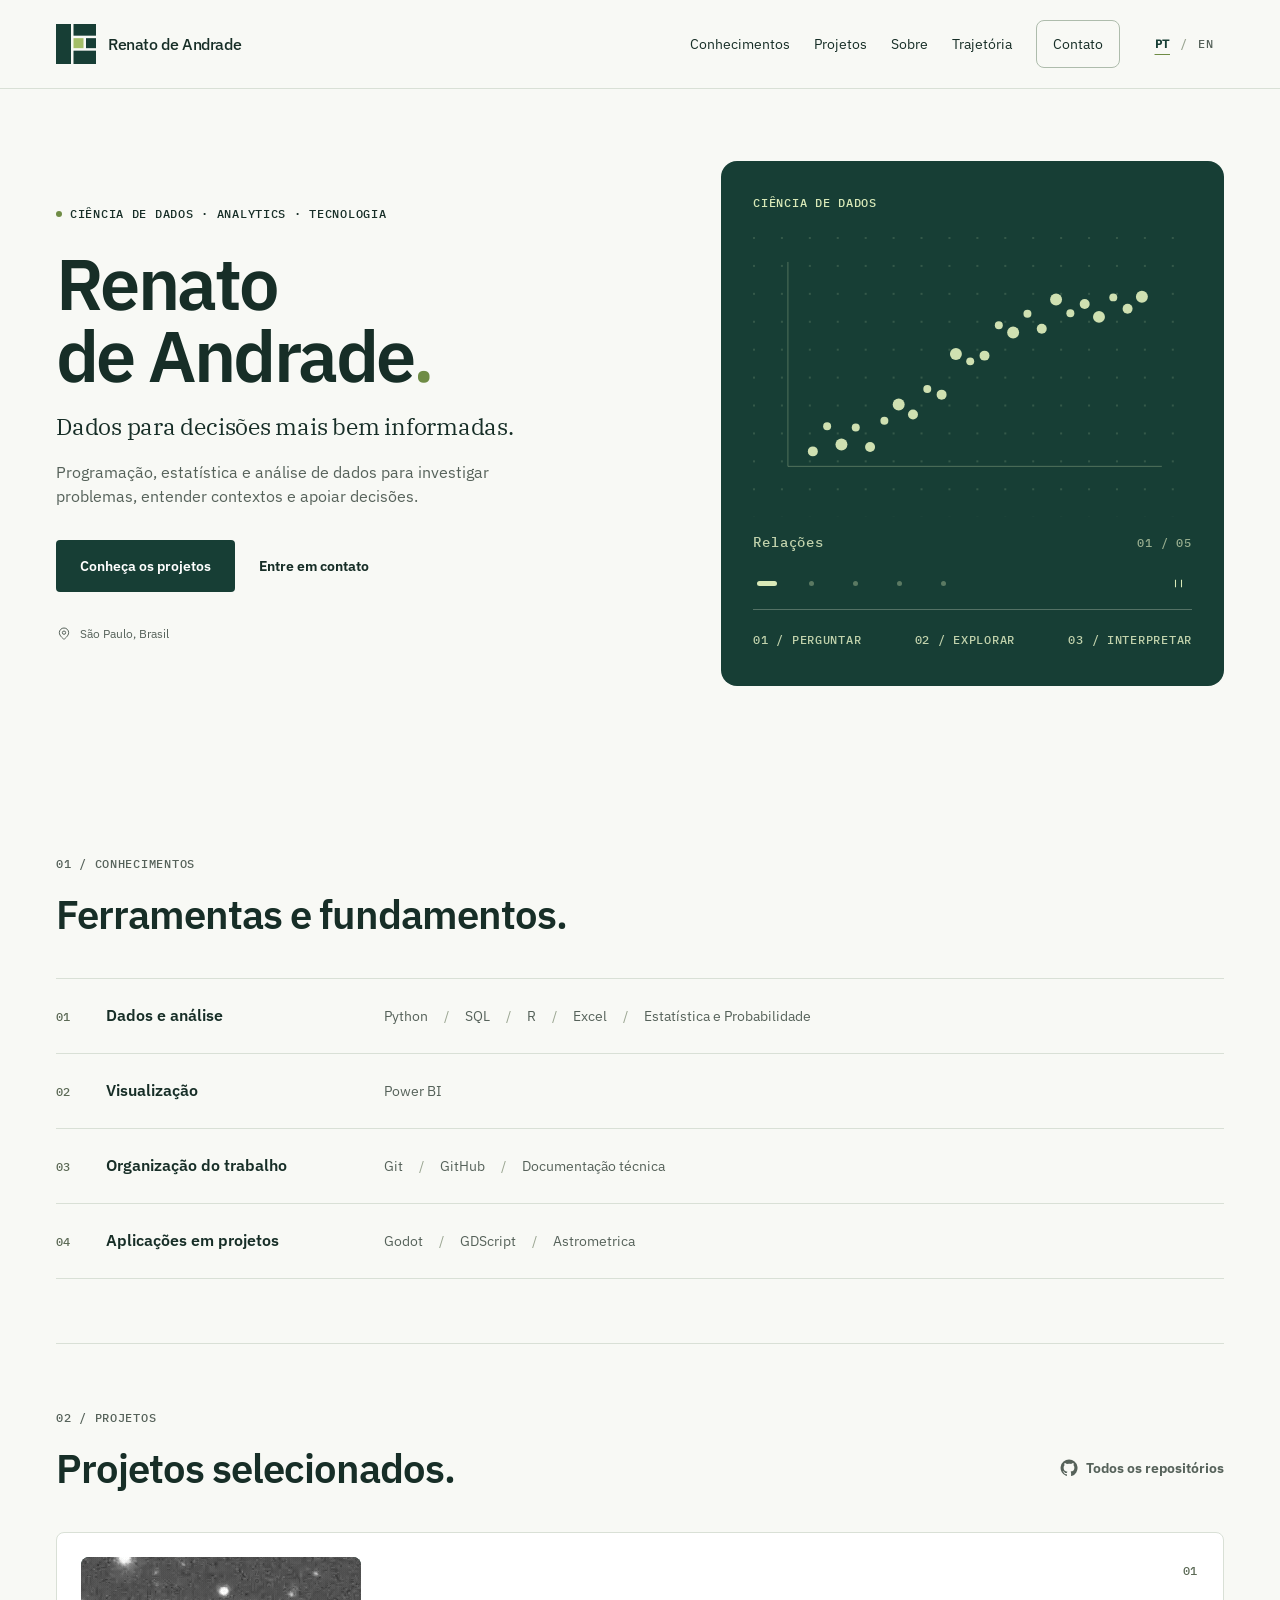
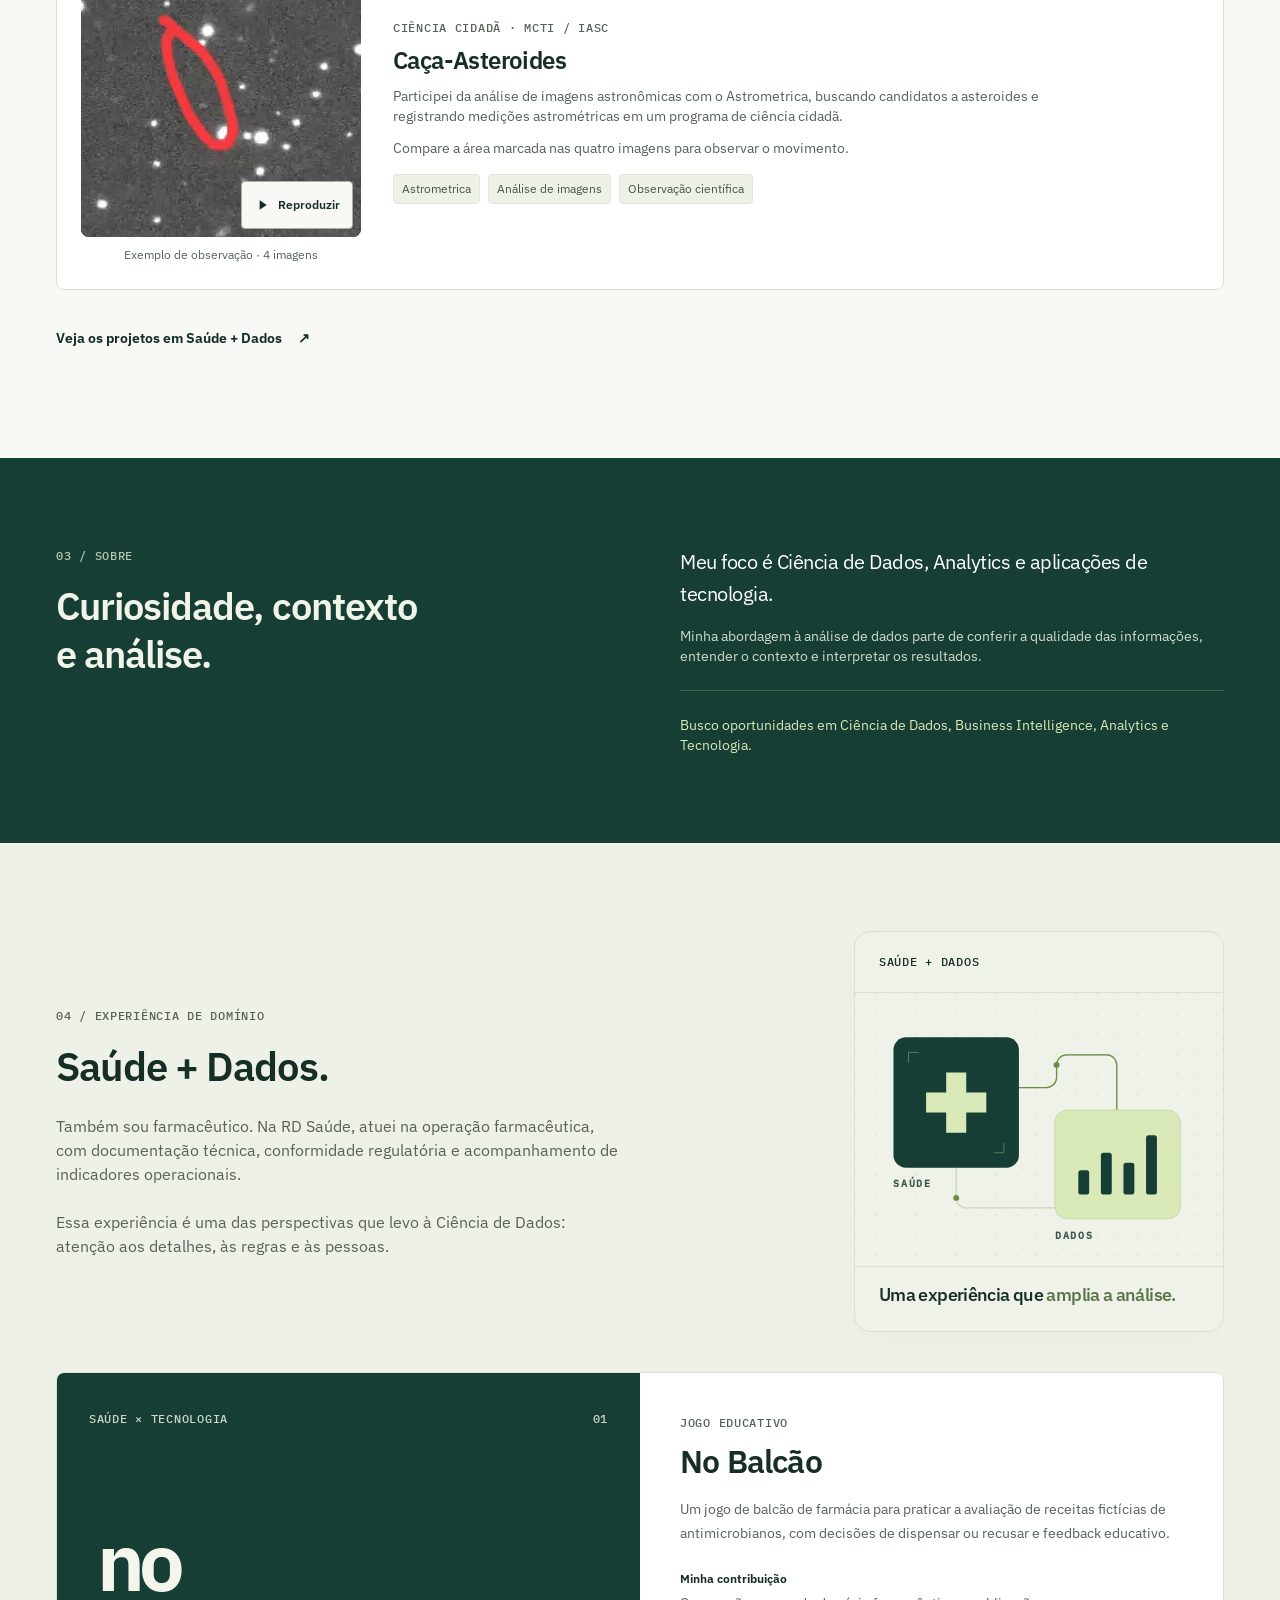
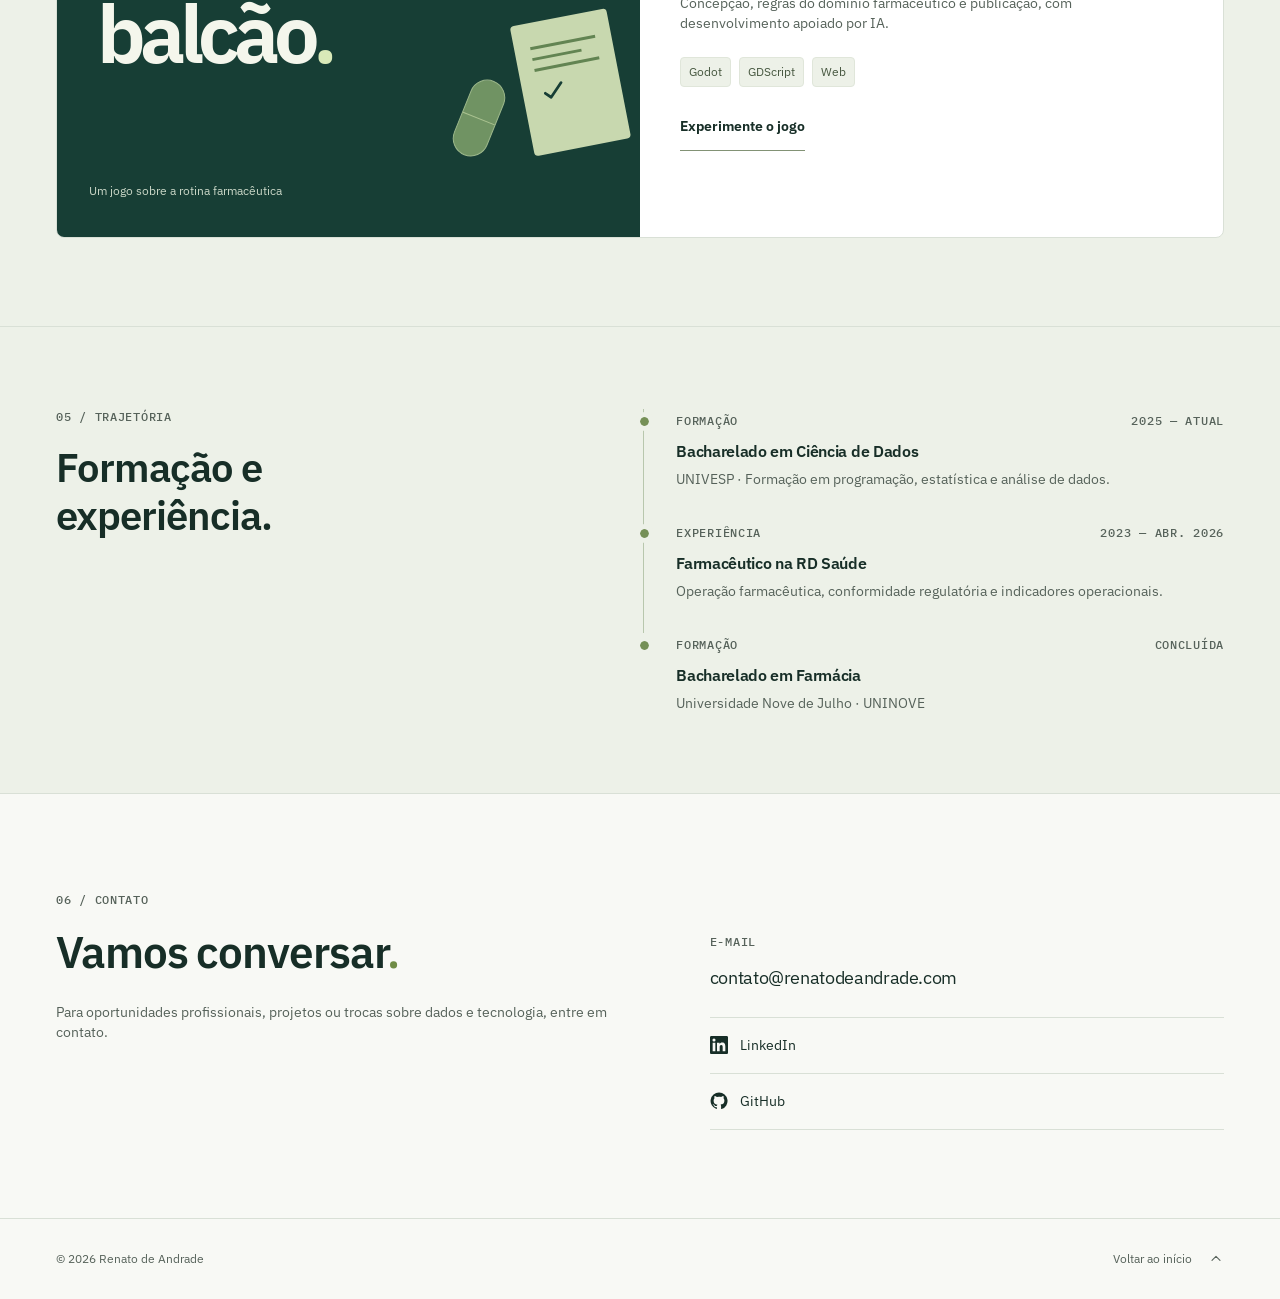
==== commit e4ccfded: "Volta o carrossel com morphing, IBM Plex e grade de 8 pontos - Carrossel restaurado: os cinco gráfic" ====
--- a/index.html
+++ b/index.html
@@ -17,7 +17,7 @@
   <meta property="og:locale:alternate" content="en_US">
   <title>Renato de Andrade | Ciência de Dados e Analytics</title>
   <link rel="icon" href="/favicon.svg?v=m4" type="image/svg+xml">
-  <link rel="preload" href="/assets/fonts/inter-latin-var.woff2" as="font" type="font/woff2" crossorigin>
+  <link rel="preload" href="/assets/fonts/plex-sans-var.woff2" as="font" type="font/woff2" crossorigin>
   <link rel="stylesheet" href="/styles.css">
   <script src="/script.js" defer></script>
 </head>
@@ -58,11 +58,14 @@
         </div>
         <p class="hero-location"><svg viewBox="0 0 24 24" aria-hidden="true"><path d="M19 10c0 5-7 10-7 10S5 15 5 10a7 7 0 0 1 14 0Z"/><circle cx="12" cy="10" r="2.5"/></svg> São Paulo, Brasil</p>
       </div>
-      <figure class="data-perspective" data-reveal aria-label="Ilustração do processo de análise">
+      <div class="data-perspective" data-reveal data-chart-carousel role="region" aria-label="Gráficos ilustrativos — dados fictícios">
         <p class="eyebrow">Ciência de Dados</p>
-        <div class="chart-stage chart-static"><svg aria-hidden="true" focusable="false" viewBox="0 0 440 280"><defs><pattern id="data-grid" width="28" height="28" patternUnits="userSpaceOnUse"><circle cx="1" cy="1" r="1" fill="currentColor" opacity=".2"/></pattern></defs><rect width="440" height="280" fill="url(#data-grid)"/><path d="M35 230H410M35 230V25" stroke="currentColor" opacity=".3" fill="none"/><path d="M55 210C120 210 145 155 202 160S305 90 390 45" stroke="currentColor" stroke-width="2" fill="none" opacity=".55"/><g fill="currentColor"><circle cx="70" cy="193" r="5"/><circle cx="100" cy="212" r="4"/><circle cx="135" cy="166" r="6"/><circle cx="165" cy="179" r="4"/><circle cx="205" cy="140" r="5"/><circle cx="240" cy="154" r="4"/><circle cx="270" cy="102" r="6"/><circle cx="309" cy="112" r="4"/><circle cx="343" cy="67" r="5"/><circle cx="380" cy="39" r="6"/></g></svg></div>
-        <figcaption class="data-process"><span>01 · Perguntar</span><span>02 · Explorar</span><span>03 · Interpretar</span></figcaption>
-      </figure>
+        <div class="chart-stage"><div class="chart-slide is-active" data-chart-name="Relações" aria-hidden="true"><svg viewBox="0 0 440 280"><defs><pattern id="data-grid" width="28" height="28" patternUnits="userSpaceOnUse"><circle cx="1" cy="1" r="1" fill="currentColor" opacity=".2"/></pattern></defs><rect width="440" height="280" fill="url(#data-grid)"/><path d="M35 230H410M35 230V25" stroke="currentColor" opacity=".3" fill="none"/><path d="M55 210C120 210 145 155 202 160S305 90 390 45" stroke="currentColor" stroke-width="2" fill="none" opacity=".55"/><g fill="currentColor"><circle cx="70" cy="193" r="5"/><circle cx="100" cy="212" r="4"/><circle cx="135" cy="166" r="6"/><circle cx="165" cy="179" r="4"/><circle cx="205" cy="140" r="5"/><circle cx="240" cy="154" r="4"/><circle cx="270" cy="102" r="6"/><circle cx="309" cy="112" r="4"/><circle cx="343" cy="67" r="5"/><circle cx="380" cy="39" r="6"/></g></svg></div></div>
+        <div class="chart-caption"><span class="chart-name">Relações</span><span class="chart-counter" aria-hidden="true">01 / 05</span></div>
+        <div class="chart-toolbar" hidden><div class="chart-pagination" role="group" aria-label="Escolher gráfico"><button type="button" class="chart-dot" data-chart-index="0" aria-label="Relações" aria-pressed="true"><span></span></button><button type="button" class="chart-dot" data-chart-index="1" aria-label="Comparações" aria-pressed="false"><span></span></button><button type="button" class="chart-dot" data-chart-index="2" aria-label="Distribuições" aria-pressed="false"><span></span></button><button type="button" class="chart-dot" data-chart-index="3" aria-label="Padrões" aria-pressed="false"><span></span></button><button type="button" class="chart-dot" data-chart-index="4" aria-label="Composição" aria-pressed="false"><span></span></button></div><button type="button" class="chart-playback" aria-label="Pausar animação" data-pause-label="Pausar animação" data-play-label="Reproduzir animação"><svg viewBox="0 0 20 20" aria-hidden="true"><path class="chart-pause-icon" d="M6 5v10M14 5v10"/><path class="chart-play-icon" d="m7 4 8 6-8 6Z"/></svg></button></div>
+        <span class="sr-only chart-announcement" aria-live="polite"></span>
+        <div class="data-process"><span>01 / PERGUNTAR</span><span>02 / EXPLORAR</span><span>03 / INTERPRETAR</span></div>
+      </div>
     </section>
 
     <section id="skills" class="section container" aria-labelledby="skills-title"><div class="section-heading"><div><p class="eyebrow section-number">01 / Conhecimentos</p><h2 id="skills-title">Ferramentas e fundamentos.</h2></div></div>
@@ -117,7 +120,7 @@
             <g fill="#173e35"><rect x="267" y="212" width="13" height="29" rx="3"/><rect x="294" y="191" width="13" height="50" rx="3"/><rect x="321" y="203" width="13" height="38" rx="3"/><rect x="348" y="170" width="13" height="71" rx="3"/></g>
           </g>
           <g fill="#6f8c45"><circle cx="241" cy="86" r="3.5"/><circle cx="121" cy="245" r="3.5"/></g>
-          <g fill="#3c574b" font-size="13" font-family="Inter, Arial, sans-serif" font-weight="600" letter-spacing="2"><text x="46" y="232">SAÚDE</text><text x="239" y="294">DADOS</text></g>
+          <g fill="#3c574b" font-size="12" font-family="IBM Plex Mono, monospace" font-weight="600" letter-spacing="2"><text x="46" y="232">SAÚDE</text><text x="239" y="294">DADOS</text></g>
         </svg>
         <div class="perspective-bottom"><p>Uma experiência que <span>amplia a análise.</span></p></div>
       </div>
--- a/styles.css
+++ b/styles.css
@@ -1,5 +1,7 @@
 /* 1. Design tokens and foundations */
-@font-face { font-family: "Inter"; src: url("/assets/fonts/inter-latin-var.woff2") format("woff2"); font-weight: 100 900; font-style: normal; font-display: swap; }
+@font-face { font-family: "IBM Plex Sans"; src: url("/assets/fonts/plex-sans-var.woff2") format("woff2"); font-weight: 100 700; font-style: normal; font-display: swap; }
+@font-face { font-family: "IBM Plex Mono"; src: url("/assets/fonts/plex-mono-500.woff2") format("woff2"); font-weight: 500; font-style: normal; font-display: swap; }
+@font-face { font-family: "IBM Plex Serif"; src: url("/assets/fonts/plex-serif-400.woff2") format("woff2"); font-weight: 400; font-style: normal; font-display: swap; }
 :root {
   --background: #f8f9f5;
   --surface: #ffffff;
@@ -10,56 +12,59 @@
   --lime: #d9e9b8;
   --line: #d9e0d6;
   --soft: #edf1e8;
-  --width: 1160px;
+  --width: 1168px;
+  --font-sans: "IBM Plex Sans", -apple-system, BlinkMacSystemFont, "Segoe UI", Arial, sans-serif;
+  --font-mono: "IBM Plex Mono", ui-monospace, "SFMono-Regular", Consolas, monospace;
+  --font-serif: "IBM Plex Serif", Georgia, "Times New Roman", serif;
 }
 * { box-sizing: border-box; }
-html { scroll-behavior: smooth; scroll-padding-top: 108px; }
-body { margin: 0; background: var(--background); color: var(--ink); font-family: "Inter", -apple-system, BlinkMacSystemFont, "Segoe UI", Arial, sans-serif; font-feature-settings: "cv11", "ss01"; font-size: 16px; line-height: 1.65; -webkit-font-smoothing: antialiased; }
+html { scroll-behavior: smooth; scroll-padding-top: 112px; }
+body { margin: 0; background: var(--background); color: var(--ink); font-family: var(--font-sans); font-size: 1rem; line-height: 1.65; line-height: round(nearest, 1.65em, 4px); -webkit-font-smoothing: antialiased; }
 a { color: inherit; text-decoration: none; }
 a, button { -webkit-tap-highlight-color: transparent; }
 button { font: inherit; }
 button, a { touch-action: manipulation; }
-a:focus-visible, button:focus-visible { outline: 3px solid #527927; outline-offset: 6px; border-radius: 3px; }
+a:focus-visible, button:focus-visible { outline: 3px solid #527927; outline-offset: 8px; border-radius: 4px; }
 main:focus { outline: none; }
 ::selection { background: var(--lime); color: var(--green); }
 h1, h2, h3, p { margin: 0; }
-h1, h2, h3 { font-weight: 600; line-height: 1.12; letter-spacing: -0.035em; }
-h2 { font-size: clamp(2rem, 3.2vw, 2.75rem); }
-h3 { font-size: 1.7rem; }
+h1, h2, h3 { font-weight: 600; line-height: 1.2; line-height: round(nearest, 1.2em, 4px); letter-spacing: -0.025em; }
+h2 { font-size: clamp(2rem, 3.2vw, 2.5rem); }
+h3 { font-size: 1.5rem; }
 svg { display: block; }
 .container { width: min(var(--width), calc(100% - 80px)); margin-inline: auto; }
-.section { padding-block: 100px; }
+.section { padding-block: 96px; }
 .eyebrow { text-transform: uppercase; font-size: 0.75rem; letter-spacing: .16em; font-weight: 650; }
-.section-number { color: var(--muted); margin-bottom: 19px; }
+.section-number { color: var(--muted); margin-bottom: 16px; }
 .accent { color: var(--accent); }
 .sr-only { position: absolute; width: 1px; height: 1px; margin: -1px; padding: 0; overflow: hidden; clip-path: inset(50%); white-space: nowrap; border: 0; }
-.skip-link { position: fixed; top: 12px; left: 16px; z-index: 20; transform: translateY(-180%); padding: 10px 18px; background: var(--green); color: white; }
+.skip-link { position: fixed; top: 12px; left: 16px; z-index: 20; transform: translateY(-180%); padding: 8px 16px; background: var(--green); color: white; }
 .skip-link:focus { transform: translateY(0); }
 
 /* 2. Header and responsive navigation (usable without JavaScript) */
 .site-header { position: sticky; top: 0; z-index: 10; background: var(--background); border-bottom: 1px solid var(--line); transition: box-shadow .25s ease; }
 .site-header.is-scrolled { box-shadow: 0 4px 20px #173e3509; }
 .header-inner { min-height: 88px; display: flex; align-items: center; justify-content: space-between; gap: 24px; }
-.wordmark { display: inline-flex; align-items: center; gap: 12px; font-size: .95rem; font-weight: 500; letter-spacing: -.025em; white-space: nowrap; }
+.wordmark { display: inline-flex; align-items: center; gap: 12px; font-size: 1rem; font-weight: 500; letter-spacing: -.025em; white-space: nowrap; }
 .brand-mark { width: 40px; height: 40px; display: grid; place-items: center; flex-shrink: 0; transition: transform .25s ease; }
 .brand-mark svg { width: 100%; height: 100%; display: block; }
 .wordmark:hover .brand-mark { transform: translateY(-1px); }
-.navigation { display: flex; align-items: center; gap: 24px; font-size: .8rem; margin-left: auto; }
-.navigation a { position: relative; min-height: 44px; display: inline-flex; align-items: center; transition: color .18s; }
-.navigation a:not(.nav-contact)::after { content: ""; position: absolute; bottom: 5px; left: 0; right: 0; height: 2px; background: var(--accent); transform: scaleX(0); transform-origin: left; transition: transform .25s ease; }
+.navigation { display: flex; align-items: center; gap: 24px; font-size: 0.875rem; margin-left: auto; }
+.navigation a { position: relative; min-height: 48px; display: inline-flex; align-items: center; transition: color .18s; }
+.navigation a:not(.nav-contact)::after { content: ""; position: absolute; bottom: 4px; left: 0; right: 0; height: 2px; background: var(--accent); transform: scaleX(0); transform-origin: left; transition: transform .25s ease; }
 .navigation a[aria-current="location"]::after, .navigation a:not(.nav-contact):hover::after { transform: scaleX(1); }
 .navigation .nav-contact[aria-current="location"] { background: var(--soft); border-color: var(--accent); }
 .navigation a:hover { color: #5b762e; }
-.navigation .nav-contact { border: 1px solid #aebcac; border-radius: 6px; padding: 8px 16px; gap: 23px; }
+.navigation .nav-contact { border: 1px solid #aebcac; border-radius: 8px; padding: 8px 16px; gap: 24px; }
 .header-controls { display: flex; align-items: center; gap: 12px; flex-shrink: 0; }
 .language-switch { display: flex; align-items: center; font-size: 0.75rem; letter-spacing: .04em; }
-.language-switch a { display: grid; place-items: center; min-width: 36px; min-height: 44px; color: var(--muted); border-radius: 4px; }
+.language-switch a { display: grid; place-items: center; min-width: 36px; min-height: 48px; color: var(--muted); border-radius: 4px; }
 .language-switch > span { color: #9aa592; }
 .language-switch a[aria-current="page"] { color: var(--green); font-weight: 750; text-decoration: underline; text-decoration-color: var(--accent); text-underline-offset: 6px; }
 .language-switch a:hover { background: var(--soft); color: var(--green); }
 .menu-toggle[hidden] { display: none; }
-.menu-toggle { display: none; border: 1px solid var(--line); background: transparent; border-radius: 5px; width: 44px; min-height: 44px; padding: 10px; cursor: pointer; color: var(--ink); justify-content: center; }
-.menu-toggle { align-items: center; gap: 10px; }
+.menu-toggle { display: none; border: 1px solid var(--line); background: transparent; border-radius: 4px; width: 44px; min-height: 48px; padding: 8px; cursor: pointer; color: var(--ink); justify-content: center; }
+.menu-toggle { align-items: center; gap: 8px; }
 .menu-icon { width: 20px; height: 20px; flex: 0 0 20px; fill: none; stroke: currentColor; stroke-width: 1.5; stroke-linecap: round; }
 .menu-icon path { transition: transform .2s ease; }
 .menu-line-one { transform-origin: 12px 8px; }
@@ -68,126 +73,126 @@
 .menu-toggle[aria-expanded="true"] .menu-line-two { transform: translateY(-4px) rotate(-45deg); }
 
 /* 3. Introduction and custom healthcare/data illustration */
-.hero { padding-block: 74px 72px; display: grid; grid-template-columns: 1.18fr 1fr; align-items: center; gap: 70px; }
-.hero .eyebrow { display: flex; align-items: center; gap: 9px; letter-spacing: .11em; }
+.hero { padding-block: 72px 72px; display: grid; grid-template-columns: 1.18fr 1fr; align-items: center; gap: 72px; }
+.hero .eyebrow { display: flex; align-items: center; gap: 8px; letter-spacing: .11em; }
 .small-dot { width: 6px; height: 6px; background: var(--accent); border-radius: 50%; flex-shrink: 0; }
-h1 { font-size: clamp(3.5rem, 5.6vw, 5.1rem); line-height: 1.02; margin-block: 25px 20px; letter-spacing: -.06em; }
-.hero-tagline { font-family: Georgia, "Times New Roman", serif; font-size: clamp(1.25rem, 1.8vw, 1.52rem); letter-spacing: -.02em; }
-.hero-description { color: var(--muted); max-width: 450px; font-size: .95rem; margin-top: 18px; }
-.hero-actions { display: flex; align-items: center; gap: 27px; margin-top: 28px; }
-.button { min-height: 50px; display: inline-flex; align-items: center; justify-content: space-between; gap: 26px; padding: 12px 22px; border-radius: 5px; font-size: .8rem; font-weight: 600; transition: background .18s, transform .18s; }
+h1 { font-size: clamp(3rem, 5.6vw, 5rem); line-height: 1.02; line-height: round(nearest, 1.02em, 4px); margin-block: 24px 16px; letter-spacing: -.06em; }
+.hero-tagline { font-family: var(--font-serif); font-size: clamp(1.25rem, 1.8vw, 1.5rem); letter-spacing: -.02em; }
+.hero-description { color: var(--muted); max-width: 450px; font-size: 1rem; margin-top: 16px; }
+.hero-actions { display: flex; align-items: center; gap: 24px; margin-top: 32px; }
+.button { min-height: 48px; display: inline-flex; align-items: center; justify-content: space-between; gap: 24px; padding: 12px 24px; border-radius: 4px; font-size: 0.875rem; font-weight: 600; transition: background .18s, transform .18s; }
 .button-primary { background: var(--green); color: white; }
 .button-primary:hover { background: #2e5648; transform: translateY(-2px); }
 .button-primary:active { transform: translateY(0) scale(.98); }
-.text-link { display: inline-flex; align-items: center; gap: 20px; min-height: 44px; font-size: .8rem; font-weight: 650; }
+.text-link { display: inline-flex; align-items: center; gap: 16px; min-height: 48px; font-size: 0.875rem; font-weight: 650; }
 .text-link:hover { text-decoration: underline; text-underline-offset: 5px; }
-.hero-location { margin-top: 30px; display: flex; gap: 7px; align-items: center; font-size: 0.75rem; color: var(--muted); }
+.hero-location { margin-top: 32px; display: flex; gap: 8px; align-items: center; font-size: 0.75rem; color: var(--muted); }
 .hero-location svg { width: 16px; height: 16px; flex: 0 0 16px; fill: none; stroke: currentColor; stroke-width: 1.5; }
-.perspective { border: 1px solid var(--line); background: #eef2e9; border-radius: 14px; overflow: hidden; box-shadow: 0 12px 40px #173e3505; }
-.perspective-top { display: flex; align-items: center; justify-content: space-between; padding: 19px 24px; font-size: 0.75rem; letter-spacing: .16em; border-bottom: 1px solid var(--line); }
+.perspective { border: 1px solid var(--line); background: #eef2e9; border-radius: 16px; overflow: hidden; box-shadow: 0 12px 40px #173e3505; }
+.perspective-top { display: flex; align-items: center; justify-content: space-between; padding: 16px 24px; font-size: 0.75rem; letter-spacing: .16em; border-bottom: 1px solid var(--line); }
 .perspective-art { width: 100%; height: auto; transform: perspective(900px) rotateX(var(--tilt-x, 0deg)) rotateY(var(--tilt-y, 0deg)); transition: transform .3s ease; }
 .perspective.is-revealed .connection-trace { animation: trace-connection 1.4s ease-out both; }
 @keyframes trace-connection { from { stroke-dasharray: 1; stroke-dashoffset: 1; } to { stroke-dasharray: 1; stroke-dashoffset: 0; } }
-.perspective-bottom { padding: 20px 25px 24px; display: flex; justify-content: space-between; align-items: end; border-top: 1px solid var(--line); }
-.perspective-bottom p { font-size: 1.3rem; font-weight: 550; line-height: 1.4; letter-spacing: -.035em; }
+.perspective-bottom { padding: 16px 24px 24px; display: flex; justify-content: space-between; align-items: end; border-top: 1px solid var(--line); }
+.perspective-bottom p { font-size: 1.25rem; font-weight: 550; line-height: 1.4; line-height: round(nearest, 1.4em, 4px); letter-spacing: -.035em; }
 .perspective-bottom p span { color: #587447; }
 
 /* 4. Work: a featured project and a smaller science study */
-.section-heading { display: flex; align-items: end; justify-content: space-between; gap: 35px; margin-bottom: 40px; }
-.section-heading > p { font-size: .88rem; color: var(--muted); }
-.repository-link { gap: 9px; flex-shrink: 0; color: var(--muted); }
+.section-heading { display: flex; align-items: end; justify-content: space-between; gap: 32px; margin-bottom: 40px; }
+.section-heading > p { font-size: 0.875rem; color: var(--muted); }
+.repository-link { gap: 8px; flex-shrink: 0; color: var(--muted); }
 .social-icon { width: 18px; height: 18px; flex: 0 0 18px; fill: currentColor; }
-.social-link-label { display: inline-flex; align-items: center; gap: 11px; }
-.featured-project { display: grid; grid-template-columns: 1fr 1fr; border: 1px solid var(--line); border-radius: 10px; overflow: hidden; background: var(--surface); }
-.project-art { position: relative; background: var(--green); color: #f4f6ec; min-height: 460px; overflow: hidden; padding: 28px; display: flex; flex-direction: column; justify-content: space-between; }
+.social-link-label { display: inline-flex; align-items: center; gap: 12px; }
+.featured-project { display: grid; grid-template-columns: 1fr 1fr; border: 1px solid var(--line); border-radius: 8px; overflow: hidden; background: var(--surface); }
+.project-art { position: relative; background: var(--green); color: #f4f6ec; min-height: 464px; overflow: hidden; padding: 32px; display: flex; flex-direction: column; justify-content: space-between; }
 .project-art-top, .project-art-bottom { display: flex; align-items: center; justify-content: space-between; position: relative; z-index: 1; }
 .project-art-top { font-size: 0.75rem; letter-spacing: .16em; color: #cad7c7; }
 .project-art-bottom { font-size: 0.75rem; color: #cad7c7; }
-.game-wordmark { font-size: clamp(3.5rem, 6.3vw, 6rem); line-height: .91; letter-spacing: -.075em; font-weight: 650; padding: 0 8px 20px; position: relative; z-index: 1; }
+.game-wordmark { font-size: clamp(3rem, 6.3vw, 6rem); line-height: .91; line-height: round(nearest, 0.91em, 4px); letter-spacing: -.075em; font-weight: 650; padding: 0 8px 16px; position: relative; z-index: 1; }
 .game-wordmark > span { color: var(--lime); }
-.game-motif { position: absolute; bottom: 53px; right: 25px; width: 145px; height: 170px; transform: rotate(12deg); opacity: .9; }
-.paper { position: absolute; right: 0; top: 0; width: 98px; height: 132px; background: #dce9bd; border-radius: 4px; padding: 21px 16px; transform: rotate(-23deg); }
-.paper i { display: block; margin-bottom: 9px; height: 3px; background: #6b8c56; width: 100%; }
+.game-motif { position: absolute; bottom: 56px; right: 24px; width: 145px; height: 170px; transform: rotate(12deg); opacity: .9; }
+.paper { position: absolute; right: 0; top: 0; width: 98px; height: 132px; background: #dce9bd; border-radius: 4px; padding: 24px 16px; transform: rotate(-23deg); }
+.paper i { display: block; margin-bottom: 8px; height: 3px; background: #6b8c56; width: 100%; }
 .paper i:nth-child(2) { width: 75%; }
-.paper-check { color: var(--green); width: 30px; height: 30px; margin: 9px 0 0; fill: none; stroke: currentColor; stroke-width: 2.2; stroke-linecap: round; stroke-linejoin: round; }
-.pill { position: absolute; left: -4px; top: 77px; width: 36px; height: 80px; background: #7a9d69; border-radius: 24px; transform: rotate(10deg); z-index: 1; border: 1px solid #abc594; }
+.paper-check { color: var(--green); width: 30px; height: 30px; margin: 8px 0 0; fill: none; stroke: currentColor; stroke-width: 2.2; stroke-linecap: round; stroke-linejoin: round; }
+.pill { position: absolute; left: -4px; top: 80px; width: 36px; height: 80px; background: #7a9d69; border-radius: 24px; transform: rotate(10deg); z-index: 1; border: 1px solid #abc594; }
 .pill::after { position: absolute; content: ""; top: 50%; left: 0; width: 100%; height: 1px; background: #bdd29c; }
-.project-content { padding: 38px 40px; }
-.project-content > .eyebrow { color: var(--muted); margin-bottom: 10px; font-size: 0.75rem; }
-.project-content > h3 { font-size: 2.2rem; margin-bottom: 17px; }
-.project-content > p:not(.eyebrow), .project-details { font-size: .85rem; color: var(--muted); line-height: 1.65; }
-.project-details { margin: 23px 0; }
-.project-details > div + div { margin-top: 13px; }
-.project-details dt { color: var(--ink); font-size: 0.75rem; font-weight: 650; margin-bottom: 3px; }
+.project-content { padding: 40px 40px; }
+.project-content > .eyebrow { color: var(--muted); margin-bottom: 8px; font-size: 0.75rem; }
+.project-content > h3 { font-size: 2rem; margin-bottom: 16px; }
+.project-content > p:not(.eyebrow), .project-details { font-size: 0.875rem; color: var(--muted); line-height: 1.65; line-height: round(nearest, 1.65em, 4px); }
+.project-details { margin: 24px 0; }
+.project-details > div + div { margin-top: 12px; }
+.project-details dt { color: var(--ink); font-size: 0.75rem; font-weight: 650; margin-bottom: 4px; }
 .project-details dd { margin: 0; }
-.tags { display: flex; flex-wrap: wrap; gap: 8px; list-style: none; padding: 0; margin: 20px 0 0; }
-.tags li { background: var(--soft); border: 1px solid #e0e6da; border-radius: 4px; font-size: 0.75rem; padding: 3px 9px; color: #46573f; }
-.project-link { margin-top: 18px; border-bottom: 1px solid #829275; }
-.science-project { margin-top: 24px; display: grid; grid-template-columns: 280px 1fr 20px; gap: 35px; align-items: center; border: 1px solid var(--line); border-radius: 10px; overflow: hidden; padding: 25px; background: var(--surface); }
+.tags { display: flex; flex-wrap: wrap; gap: 8px; list-style: none; padding: 0; margin: 16px 0 0; }
+.tags li { background: var(--soft); border: 1px solid #e0e6da; border-radius: 4px; font-size: 0.75rem; padding: 4px 8px; color: #46573f; }
+.project-link { margin-top: 16px; border-bottom: 1px solid #829275; }
+.science-project { margin-top: 24px; display: grid; grid-template-columns: 280px 1fr 16px; gap: 32px; align-items: center; border: 1px solid var(--line); border-radius: 8px; overflow: hidden; padding: 24px; background: var(--surface); }
 .observation-figure { width: 100%; max-width: 280px; margin: 0; }
-.observation-window { position: relative; background: var(--green); border-radius: 6px; overflow: hidden; }
+.observation-window { position: relative; background: var(--green); border-radius: 8px; overflow: hidden; }
 .observation-window img { display: block; width: 100%; height: auto; aspect-ratio: 1; }
-.observation-figure figcaption { color: var(--muted); font-size: 0.75rem; margin-top: 10px; line-height: 1.6; text-align: center; }
-.animation-toggle { position: absolute; right: 10px; bottom: 10px; min-height: 44px; padding: 8px 12px; border: 1px solid #a5b19c; border-radius: 5px; color: var(--ink); background: var(--background); display: flex; align-items: center; gap: 6px; cursor: pointer; font-size: 0.75rem; font-weight: 600; }
+.observation-figure figcaption { color: var(--muted); font-size: 0.75rem; margin-top: 8px; line-height: 1.6; line-height: round(nearest, 1.6em, 4px); text-align: center; }
+.animation-toggle { position: absolute; right: 8px; bottom: 8px; min-height: 48px; padding: 8px 12px; border: 1px solid #a5b19c; border-radius: 4px; color: var(--ink); background: var(--background); display: flex; align-items: center; gap: 8px; cursor: pointer; font-size: 0.75rem; font-weight: 600; }
 .animation-toggle[hidden] { display: none; }
 .animation-toggle:hover { background: var(--lime); }
 .animation-toggle svg { width: 16px; height: 16px; flex: 0 0 16px; fill: currentColor; }
 .animation-toggle .pause-icon, .animation-toggle.is-playing .play-icon { display: none; }
 .animation-toggle.is-playing .pause-icon { display: block; }
 .science-copy > .eyebrow { color: var(--muted); font-size: 0.75rem; margin-bottom: 8px; }
-.science-copy > p:not(.eyebrow) { margin-top: 12px; max-width: 650px; color: var(--muted); font-size: .83rem; }
-.science-copy > .observation-note { font-size: .75rem; }
-.science-copy .tags { margin-top: 15px; }
-.project-number { align-self: start; color: #5c6a56; font-family: monospace; font-size: 0.75rem; }
+.science-copy > p:not(.eyebrow) { margin-top: 12px; max-width: 650px; color: var(--muted); font-size: 0.875rem; }
+.science-copy > .observation-note { font-size: 0.75rem; }
+.science-copy .tags { margin-top: 16px; }
+.project-number { align-self: start; color: #5c6a56; font-family: var(--font-mono); font-size: 0.75rem; }
 .upcoming-projects { display: grid; grid-template-columns: repeat(2, minmax(0, 1fr)); gap: 24px; margin-top: 24px; }
-.coming-soon-card { display: flex; flex-direction: column; min-height: 245px; border: 1px dashed #bdcbb6; border-radius: 10px; background: var(--surface); overflow: hidden; }
-.empty-project-space { flex: 1; min-height: 172px; }
-.coming-soon-card p { padding: 19px 25px; border-top: 1px solid #edf0e8; color: var(--muted); font-size: 0.75rem; letter-spacing: .07em; }
+.coming-soon-card { display: flex; flex-direction: column; min-height: 248px; border: 1px dashed #bdcbb6; border-radius: 8px; background: var(--surface); overflow: hidden; }
+.empty-project-space { flex: 1; min-height: 176px; }
+.coming-soon-card p { padding: 16px 24px; border-top: 1px solid #edf0e8; color: var(--muted); font-size: 0.75rem; letter-spacing: .07em; }
 .featured-project, .science-project { transition: border-color .25s ease, box-shadow .25s ease; }
 .featured-project:focus-within { border-color: #829d65; box-shadow: 0 6px 24px #173e350a; }
 
 /* 5. Background, skills and trajectory */
-.about-section { background: var(--green); color: #f1f5e9; padding-block: 85px; }
+.about-section { background: var(--green); color: #f1f5e9; padding-block: 88px; }
 .about-layout { display: grid; grid-template-columns: 1fr 1fr; gap: 80px; }
 .about-section .section-number { color: #b7c8ae; }
-.about-layout h2 { line-height: 1.22; font-size: clamp(2rem, 3vw, 2.55rem); }
-.about-copy p { color: #d0dccb; font-size: .9rem; }
-.about-copy .lead { color: white; font-size: 1.25rem; letter-spacing: -.025em; margin-bottom: 20px; }
-.about-copy > p + p { margin-top: 17px; }
-.about-note { margin-top: 27px; padding-top: 22px; border-top: 1px solid #486152; }
-.about-note p { color: var(--lime); font-size: .78rem; }
+.about-layout h2 { line-height: 1.22; line-height: round(nearest, 1.22em, 4px); font-size: clamp(2rem, 3vw, 2.5rem); }
+.about-copy p { color: #d0dccb; font-size: 0.875rem; }
+.about-copy .lead { color: white; font-size: 1.25rem; letter-spacing: -.025em; margin-bottom: 16px; }
+.about-copy > p + p { margin-top: 16px; }
+.about-note { margin-top: 24px; padding-top: 24px; border-top: 1px solid #486152; }
+.about-note p { color: var(--lime); font-size: 0.875rem; }
 .skills-list { margin: 0; }
-.skills-list > div { display: grid; grid-template-columns: 300px 1fr; align-items: baseline; gap: 24px; padding: 24px 0; border-top: 1px solid var(--line); }
+.skills-list > div { display: grid; grid-template-columns: 304px 1fr; align-items: baseline; gap: 24px; padding: 24px 0; border-top: 1px solid var(--line); }
 .skills-list > div:last-child { border-bottom: 1px solid var(--line); }
-.skills-list dt { font-size: .91rem; font-weight: 600; }
-.skills-list dt span { color: #5c6a56; font-family: monospace; font-size: 0.75rem; font-weight: 400; margin-right: 30px; }
-.skills-list dd { display: flex; flex-wrap: wrap; align-items: center; gap: 0; margin: 0; color: var(--muted); font-size: .85rem; }
-.skills-list dd > span::before { content: "/"; color: #9ba692; padding: 0 17px; }
+.skills-list dt { font-size: 1rem; font-weight: 600; }
+.skills-list dt span { color: #5c6a56; font-family: var(--font-mono); font-size: 0.75rem; font-weight: 400; margin-right: 32px; }
+.skills-list dd { display: flex; flex-wrap: wrap; align-items: center; gap: 0; margin: 0; color: var(--muted); font-size: 0.875rem; }
+.skills-list dd > span::before { content: "/"; color: #9ba692; padding: 0 16px; }
 .journey-section { background: var(--soft); border-block: 1px solid var(--line); padding-block: 80px; }
-.journey-layout { display: grid; grid-template-columns: .88fr 1.12fr; gap: 90px; }
-.journey-intro > p:last-child { max-width: 300px; margin-top: 24px; color: var(--muted); font-size: .9rem; }
-.timeline { list-style: none; margin: 2px 0 0; padding: 0 0 0 25px; }
-.timeline > li { position: relative; border-left: 1px solid #b8c7ad; padding: 0 0 33px 32px; }
+.journey-layout { display: grid; grid-template-columns: .88fr 1.12fr; gap: 88px; }
+.journey-intro > p:last-child { max-width: 300px; margin-top: 24px; color: var(--muted); font-size: 0.875rem; }
+.timeline { list-style: none; margin: 2px 0 0; padding: 0 0 0 24px; }
+.timeline > li { position: relative; border-left: 1px solid #b8c7ad; padding: 0 0 32px 32px; }
 .timeline > li:last-child { padding-bottom: 0; border-color: transparent; }
-.timeline > li::before { content: ""; position: absolute; top: 6px; left: -5px; width: 9px; height: 9px; background: #759057; border-radius: 50%; outline: 5px solid var(--soft); }
-.timeline-meta { display: flex; justify-content: space-between; flex-wrap: wrap; gap: 5px 18px; font-size: 0.75rem; text-transform: uppercase; letter-spacing: .09em; color: var(--muted); margin-bottom: 10px; }
-.timeline h3 { font-size: 1.06rem; letter-spacing: -.02em; }
-.timeline p { font-size: .8rem; color: var(--muted); margin-top: 8px; }
+.timeline > li::before { content: ""; position: absolute; top: 8px; left: -4px; width: 9px; height: 9px; background: #759057; border-radius: 50%; outline: 5px solid var(--soft); }
+.timeline-meta { display: flex; justify-content: space-between; flex-wrap: wrap; gap: 4px 16px; font-size: 0.75rem; text-transform: uppercase; letter-spacing: .09em; color: var(--muted); margin-bottom: 8px; }
+.timeline h3 { font-size: 1rem; letter-spacing: -.02em; }
+.timeline p { font-size: 0.875rem; color: var(--muted); margin-top: 8px; }
 
 /* 6. Contact and footer */
-.contact-section { padding-block: 95px 90px; }
-.contact-layout { display: grid; grid-template-columns: 1.1fr 1fr; gap: 90px; }
-.contact-layout h2 { font-size: clamp(2rem, 3.4vw, 2.85rem); }
-.contact-layout > div > p { margin-top: 24px; color: var(--muted); font-size: .9rem; }
+.contact-section { padding-block: 96px 88px; }
+.contact-layout { display: grid; grid-template-columns: 1.1fr 1fr; gap: 88px; }
+.contact-layout h2 { font-size: clamp(2rem, 3.4vw, 3rem); }
+.contact-layout > div > p { margin-top: 24px; color: var(--muted); font-size: 0.875rem; }
 .contact-links { padding-top: 2px; }
-.contact-links > a { display: flex; align-items: center; justify-content: space-between; gap: 20px; min-height: 59px; border-bottom: 1px solid var(--line); font-size: .85rem; transition: color .18s; }
+.contact-links > a { display: flex; align-items: center; justify-content: space-between; gap: 16px; min-height: 56px; border-bottom: 1px solid var(--line); font-size: 0.875rem; transition: color .18s; }
 .contact-links > a:hover { color: #5b762e; }
-.contact-links > .email-link { padding-bottom: 21px; }
-.contact-label { display: block; text-transform: uppercase; letter-spacing: .15em; font-size: 0.75rem; color: var(--muted); margin-bottom: 9px; }
-.email-address { font-size: clamp(.9rem, 1.6vw, 1.13rem); letter-spacing: -.02em; overflow-wrap: anywhere; }
+.contact-links > .email-link { padding-bottom: 24px; }
+.contact-label { display: block; text-transform: uppercase; letter-spacing: .15em; font-size: 0.75rem; color: var(--muted); margin-bottom: 8px; }
+.email-address { font-size: clamp(0.875rem, 1.6vw, 1.125rem); letter-spacing: -.02em; overflow-wrap: anywhere; }
 .site-footer { border-top: 1px solid var(--line); }
-.footer-inner { min-height: 80px; display: flex; align-items: center; justify-content: space-between; gap: 20px; font-size: 0.75rem; color: var(--muted); }
-.footer-inner a { display: inline-flex; gap: 20px; min-height: 44px; align-items: center; }
+.footer-inner { min-height: 80px; display: flex; align-items: center; justify-content: space-between; gap: 16px; font-size: 0.75rem; color: var(--muted); }
+.footer-inner a { display: inline-flex; gap: 16px; min-height: 48px; align-items: center; }
 .footer-inner a:hover { text-decoration: underline; text-underline-offset: 4px; }
 .back-top-icon { width: 16px; height: 16px; flex: 0 0 16px; fill: none; stroke: currentColor; stroke-width: 1.6; stroke-linecap: round; stroke-linejoin: round; }
 
@@ -200,82 +205,82 @@
   .skills-list > div { transition: background .2s ease; }
   .skills-list > div:hover { background: #edf1e86b; }
   .contact-links > a { transition: color .2s ease, padding .2s ease; }
-  .contact-links > a:hover { padding-left: 6px; }
+  .contact-links > a:hover { padding-left: 8px; }
 }
 
 /* 7. Small screens */
-@media (min-width: 1440px) { .hero { padding-block: 90px; } }
+@media (min-width: 1440px) { .hero { padding-block: 88px; } }
 @media (max-width: 1050px) {
   .container { width: calc(100% - 56px); }
-  .navigation { gap: 18px; }
-  .hero { gap: 35px; padding-block: 60px; }
+  .navigation { gap: 16px; }
+  .hero { gap: 32px; padding-block: 64px; }
   h1 { font-size: 4rem; }
-  .perspective-bottom p { font-size: 1.15rem; }
-  .project-content { padding: 30px; }
-  .game-motif { right: 10px; transform: rotate(12deg) scale(.8); transform-origin: bottom right; }
-  .about-layout, .journey-layout, .contact-layout { gap: 45px; }
+  .perspective-bottom p { font-size: 1.125rem; }
+  .project-content { padding: 32px; }
+  .game-motif { right: 8px; transform: rotate(12deg) scale(.8); transform-origin: bottom right; }
+  .about-layout, .journey-layout, .contact-layout { gap: 48px; }
   .skills-list > div { grid-template-columns: 240px 1fr; }
-  .skills-list dt span { margin-right: 20px; }
+  .skills-list dt span { margin-right: 16px; }
 }
 @media (max-width: 960px) {
-  .header-inner { min-height: 76px; flex-wrap: wrap; column-gap: 12px; row-gap: 0; }
+  .header-inner { min-height: 80px; flex-wrap: wrap; column-gap: 12px; row-gap: 0; }
   .header-controls { margin-left: auto; }
-  .wordmark { font-size: .85rem; }
+  .wordmark { font-size: 0.875rem; }
   .brand-mark { width: 36px; height: 36px; }
   .menu-toggle:not([hidden]) { display: inline-flex; align-items: center; }
-  .navigation { order: 3; flex-basis: 100%; flex-wrap: wrap; gap: 3px 23px; padding: 4px 0 15px; margin-left: 0; }
+  .navigation { order: 3; flex-basis: 100%; flex-wrap: wrap; gap: 4px 24px; padding: 4px 0 16px; margin-left: 0; }
   .navigation .nav-contact { border: 0; padding: 0; gap: 8px; }
   .navigation.is-collapsed { display: none; }
 }
 @media (max-width: 760px) {
-  html { scroll-padding-top: 94px; }
+  html { scroll-padding-top: 96px; }
   .container { width: calc(100% - 40px); }
-  .hero { grid-template-columns: 1fr; gap: 45px; padding-block: 47px 50px; }
+  .hero { grid-template-columns: 1fr; gap: 48px; padding-block: 48px 48px; }
   .hero .eyebrow { font-size: 0.75rem; letter-spacing: .095em; }
-  h1 { font-size: clamp(2.85rem, 13vw, 4.5rem); margin-top: 24px; }
-  .hero-tagline { font-size: 1.3rem; }
-  .hero-description { font-size: .92rem; }
-  .hero-actions { margin-top: 26px; gap: 23px; }
-  .hero-location { margin-top: 25px; }
+  h1 { font-size: clamp(3rem, 13vw, 4rem); margin-top: 24px; }
+  .hero-tagline { font-size: 1.25rem; }
+  .hero-description { font-size: 1rem; }
+  .hero-actions { margin-top: 24px; gap: 24px; }
+  .hero-location { margin-top: 24px; }
   .perspective { max-width: 430px; width: 100%; margin-inline: auto; transform: none; }
   .perspective-art { max-height: 260px; }
-  .perspective-top { padding: 14px 20px; }
-  .perspective-bottom { padding: 17px 22px; }
-  .perspective-bottom p { font-size: 1.2rem; }
-  .section { padding-block: 65px; }
-  .section-heading { align-items: start; flex-direction: column; gap: 18px; margin-bottom: 29px; }
-  .section-heading > p { font-size: .85rem; }
+  .perspective-top { padding: 16px 16px; }
+  .perspective-bottom { padding: 16px 24px; }
+  .perspective-bottom p { font-size: 1.25rem; }
+  .section { padding-block: 64px; }
+  .section-heading { align-items: start; flex-direction: column; gap: 16px; margin-bottom: 32px; }
+  .section-heading > p { font-size: 0.875rem; }
   .desktop-break { display: none; }
   .featured-project { grid-template-columns: 1fr; }
-  .project-art { min-height: 330px; padding: 24px; }
-  .game-wordmark { font-size: 4rem; padding-left: 0; padding-bottom: 10px; }
-  .game-motif { bottom: 46px; right: 18px; transform: rotate(12deg) scale(.62); }
-  .project-content { padding: 27px 25px 29px; }
-  .science-project { grid-template-columns: 1fr; gap: 23px; padding: 25px; position: relative; }
+  .project-art { min-height: 328px; padding: 24px; }
+  .game-wordmark { font-size: 4rem; padding-left: 0; padding-bottom: 8px; }
+  .game-motif { bottom: 48px; right: 16px; transform: rotate(12deg) scale(.62); }
+  .project-content { padding: 24px 24px 32px; }
+  .science-project { grid-template-columns: 1fr; gap: 24px; padding: 24px; position: relative; }
   .observation-figure { margin-inline: auto; }
   .project-number { display: none; }
-  .upcoming-projects { grid-template-columns: 1fr; gap: 20px; }
-  .coming-soon-card { min-height: 215px; }
-  .empty-project-space { min-height: 145px; }
-  .about-section, .journey-section { padding-block: 60px; }
+  .upcoming-projects { grid-template-columns: 1fr; gap: 16px; }
+  .coming-soon-card { min-height: 216px; }
+  .empty-project-space { min-height: 144px; }
+  .about-section, .journey-section { padding-block: 64px; }
   .about-layout, .journey-layout, .contact-layout { grid-template-columns: 1fr; gap: 32px; }
-  .about-copy .lead { font-size: 1.13rem; }
-  .skills-list > div { grid-template-columns: 1fr; gap: 12px; padding-block: 22px; }
-  .skills-list dd { padding-left: 36px; font-size: .8rem; row-gap: 5px; }
+  .about-copy .lead { font-size: 1.125rem; }
+  .skills-list > div { grid-template-columns: 1fr; gap: 12px; padding-block: 24px; }
+  .skills-list dd { padding-left: 32px; font-size: 0.875rem; row-gap: 4px; }
   .skills-list dd > span::before { padding-inline: 12px; }
-  .skills-list dt span { margin-right: 18px; }
-  .journey-intro > p:last-child { max-width: 100%; margin-top: 20px; }
-  .timeline { padding-left: 5px; margin-top: 6px; }
-  .timeline > li { padding-left: 23px; }
+  .skills-list dt span { margin-right: 16px; }
+  .journey-intro > p:last-child { max-width: 100%; margin-top: 16px; }
+  .timeline { padding-left: 4px; margin-top: 8px; }
+  .timeline > li { padding-left: 24px; }
   .timeline-meta { font-size: 0.75rem; }
-  .contact-section { padding-block: 65px; }
-  .contact-layout h2 { font-size: 2.1rem; }
-  .contact-layout > div > p { margin-top: 20px; }
+  .contact-section { padding-block: 64px; }
+  .contact-layout h2 { font-size: 2rem; }
+  .contact-layout > div > p { margin-top: 16px; }
   .email-address { font-size: 1rem; }
-  .footer-inner { padding-block: 23px; flex-wrap: wrap; gap: 9px 22px; }
+  .footer-inner { padding-block: 24px; flex-wrap: wrap; gap: 8px 24px; }
 }
 @media (max-width: 360px) {
-  .wordmark { font-size: .75rem; gap: 8px; }
+  .wordmark { font-size: 0.75rem; gap: 8px; }
   .brand-surname { display: none; }
   .brand-mark { width: 32px; height: 32px; }
   .hero-actions { flex-direction: column; align-items: flex-start; gap: 8px; }
@@ -293,39 +298,39 @@
 }
 
 /* Data-first introduction and dedicated domain experience */
-.data-perspective { min-width: 0; padding: 28px; color: var(--lime); background: var(--green); border-radius: 14px; }
+.data-perspective { min-width: 0; padding: 32px; color: var(--lime); background: var(--green); border-radius: 16px; }
 .data-perspective > .eyebrow { font-size: 0.75rem; }
-.data-field { margin: 22px 0; }
+.data-field { margin: 24px 0; }
 .data-field svg { width: 100%; height: auto; }
-.data-process { display: flex; flex-wrap: wrap; gap: 12px; justify-content: space-between; padding-top: 20px; border-top: 1px solid #547165; font-size: 0.75rem; letter-spacing: .09em; }
-#skills { padding-bottom: 65px; }
-#projects { padding-top: 65px; border-top: 1px solid var(--line); }
-.domain-project-link { margin-top: 25px; }
-.health-section { padding-block: 90px; background: var(--soft); }
-.health-intro { display: grid; grid-template-columns: 1.2fr 1fr; align-items: center; gap: 70px; margin-bottom: 42px; }
-.health-intro > div > p:not(.eyebrow) { color: var(--muted); font-size: .92rem; margin-top: 22px; max-width: 570px; }
+.data-process { display: flex; flex-wrap: wrap; gap: 12px; justify-content: space-between; padding-top: 16px; border-top: 1px solid #547165; font-size: 0.75rem; letter-spacing: .09em; }
+#skills { padding-bottom: 64px; }
+#projects { padding-top: 64px; border-top: 1px solid var(--line); }
+.domain-project-link { margin-top: 24px; }
+.health-section { padding-block: 88px; background: var(--soft); }
+.health-intro { display: grid; grid-template-columns: 1.2fr 1fr; align-items: center; gap: 72px; margin-bottom: 40px; }
+.health-intro > div > p:not(.eyebrow) { color: var(--muted); font-size: 1rem; margin-top: 24px; max-width: 570px; }
 .health-intro .perspective { max-width: 370px; justify-self: end; width: 100%; }
-.health-intro .perspective-bottom p { font-size: 1.1rem; }
-@media (max-width: 960px) { .health-intro { gap: 35px; } }
+.health-intro .perspective-bottom p { font-size: 1.125rem; }
+@media (max-width: 960px) { .health-intro { gap: 32px; } }
 @media (max-width: 640px) {
  .health-intro { grid-template-columns: 1fr; }
  .health-intro .perspective { justify-self: start; max-width: 100%; }
- .health-section { padding-block: 60px; }
- .data-perspective { padding: 22px; }
+ .health-section { padding-block: 64px; }
+ .data-perspective { padding: 24px; }
  .domain-project-link { align-items: flex-start; }
 }
 
 /* Quiet, illustrative chart gallery; stable geometry during transitions. */
-.chart-stage { position: relative; aspect-ratio: 440 / 280; margin: 22px 0 12px; isolation: isolate; }
+.chart-stage { position: relative; aspect-ratio: 440 / 280; margin: 24px 0 12px; isolation: isolate; }
 .chart-slide { position: absolute; inset: 0; opacity: 0; transform: translateY(8px) scale(.985); transition: opacity .8s ease, transform 1.1s cubic-bezier(.22,1,.36,1); pointer-events: none; }
 .chart-slide.is-active { opacity: 1; transform: none; }
 .chart-slide svg { width: 100%; height: 100%; overflow: visible; }
 .chart-caption { display: flex; justify-content: space-between; align-items: baseline; gap: 12px; color: #c1d2ac; font-size: 0.75rem; letter-spacing: .04em; }
 .chart-counter { font-variant-numeric: tabular-nums; font-size: 0.75rem; opacity: .75; }
-.chart-toolbar { display: flex; align-items: center; justify-content: space-between; margin: 4px -10px 5px; }
+.chart-toolbar { display: flex; align-items: center; justify-content: space-between; margin: 4px -8px 4px; }
 .chart-toolbar[hidden] { display: none; }
 .chart-pagination { display: flex; }
-.chart-dot, .chart-playback { width: 44px; height: 44px; padding: 0; display: grid; place-items: center; border: 0; background: transparent; color: var(--lime); cursor: pointer; border-radius: 5px; }
+.chart-dot, .chart-playback { width: 44px; height: 44px; padding: 0; display: grid; place-items: center; border: 0; background: transparent; color: var(--lime); cursor: pointer; border-radius: 4px; }
 .chart-dot span { width: 5px; height: 5px; border-radius: 4px; background: currentColor; opacity: .35; transition: width .5s ease, opacity .5s ease; }
 .chart-dot[aria-pressed="true"] span { width: 20px; opacity: 1; }
 .chart-dot:hover span { opacity: 1; }
@@ -353,8 +358,8 @@
 .chart-playback[hidden] { display: none; }
 
 /* English companion title preserves the original project name. */
-.game-english-name { display: block; margin-top: 18px; font-size: .75rem; line-height: 1.4; font-weight: 400; letter-spacing: .08em; color: var(--lime); }
-.project-english-name { display: block; margin-top: 8px; font-size: .75rem; line-height: 1.4; font-weight: 400; letter-spacing: .02em; color: var(--muted); }
+.game-english-name { display: block; margin-top: 16px; font-size: 0.75rem; line-height: 1.4; line-height: round(nearest, 1.4em, 4px); font-weight: 400; letter-spacing: .08em; color: var(--lime); }
+.project-english-name { display: block; margin-top: 8px; font-size: 0.75rem; line-height: 1.4; line-height: round(nearest, 1.4em, 4px); font-weight: 400; letter-spacing: .02em; color: var(--muted); }
 
 /* Drag/swipe chart area; native vertical scrolling and pinch zoom remain available. */
 .chart-stage { touch-action: pan-y pinch-zoom; cursor: grab; user-select: none; -webkit-user-select: none; }
@@ -363,10 +368,25 @@
 .chart-stage.is-dragging .chart-slide.is-active { transition: opacity .8s ease; }
 @media (prefers-reduced-motion: reduce) { .chart-slide.is-active { transform: none; } }
 
-/* Static hero illustration (replaces the rotating chart gallery). */
-.data-perspective { margin: 0; }
-.chart-static { cursor: default; user-select: auto; -webkit-user-select: auto; margin-bottom: 22px; }
-.chart-static svg { width: 100%; height: 100%; color: var(--lime); }
-.data-process { justify-content: flex-start; gap: 10px 28px; color: #c1d2ac; letter-spacing: .04em; font-weight: 550; }
-.eyebrow { letter-spacing: .12em; }
-@media (max-width: 420px) { .data-process { gap: 8px 16px; font-size: .75rem; letter-spacing: .02em; } }
+
+/* Type system: IBM Plex Sans for text, Plex Mono for labels and indices, Plex Serif for the tagline.
+   Sizes follow 12 / 14 / 16 / 18 / 20 / 24 / 32 / 40 / 48 / 64 / 80; spacing sits on an 8pt grid. */
+p, li, dd, dt, figcaption { line-height: 1.5; line-height: round(nearest, 1.5em, 4px); }
+.eyebrow, .section-number, .timeline-meta, .contact-label, .chart-caption, .data-process,
+.perspective-top, .project-art-top, .language-switch { font-family: var(--font-mono); font-weight: 500; letter-spacing: .06em; }
+.hero .eyebrow { letter-spacing: .06em; }
+h1 { letter-spacing: -.035em; }
+.hero-tagline { letter-spacing: -.01em; }
+.data-process { font-size: .75rem; color: #c1d2ac; padding-top: 16px; gap: 8px 16px; }
+.chart-caption { font-size: .875rem; }
+.chart-counter { font-size: .75rem; }
+
+/* Morphing chart: the same marks move between arrangements. */
+.chart-morph { position: absolute; inset: 0; width: 100%; height: 100%; overflow: visible; transform: translateX(var(--chart-drag, 0px)); transition: transform .3s ease; }
+.chart-stage.is-dragging .chart-morph { transition: none; }
+@media (prefers-reduced-motion: reduce) { .chart-morph { transform: none; } }
+@media (max-width: 420px) {
+  .data-perspective { padding: 24px 16px; }
+  .data-process { gap: 8px 24px; justify-content: flex-start; }
+}
+.data-process span { white-space: nowrap; }
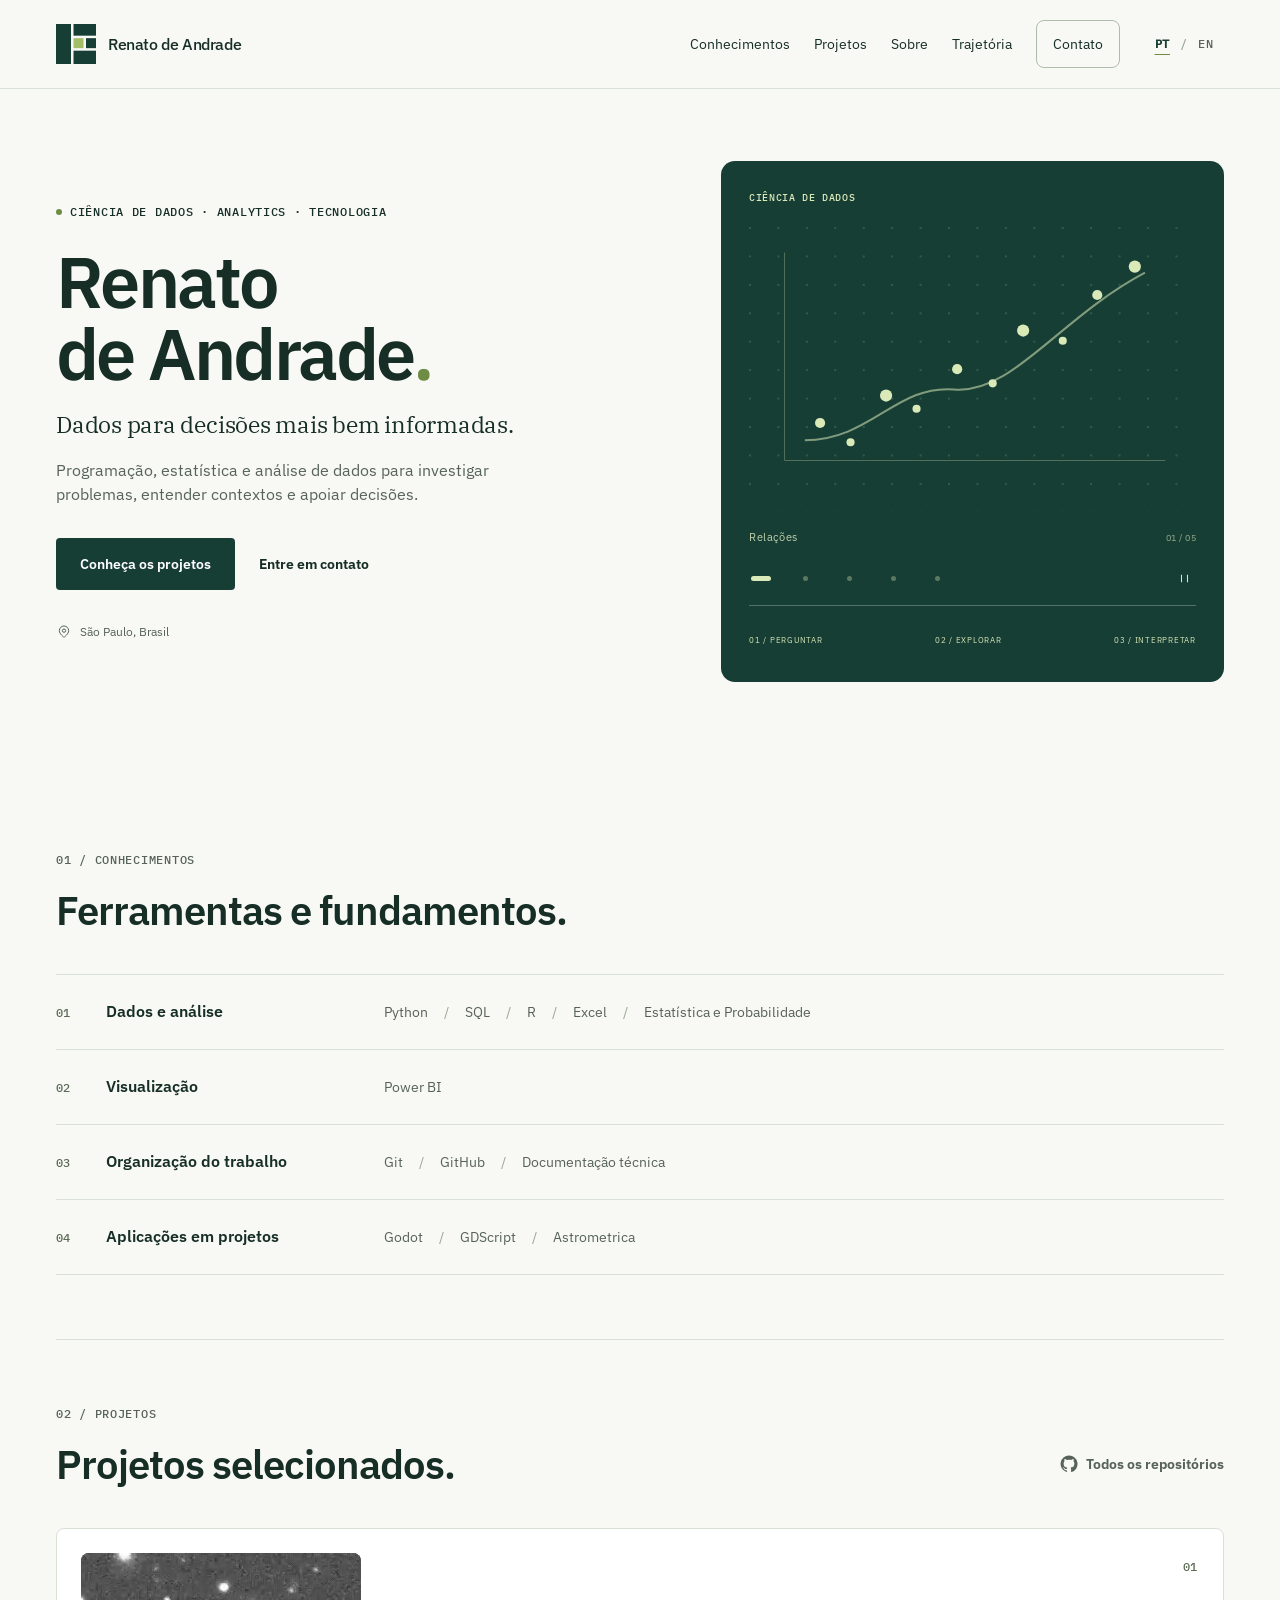
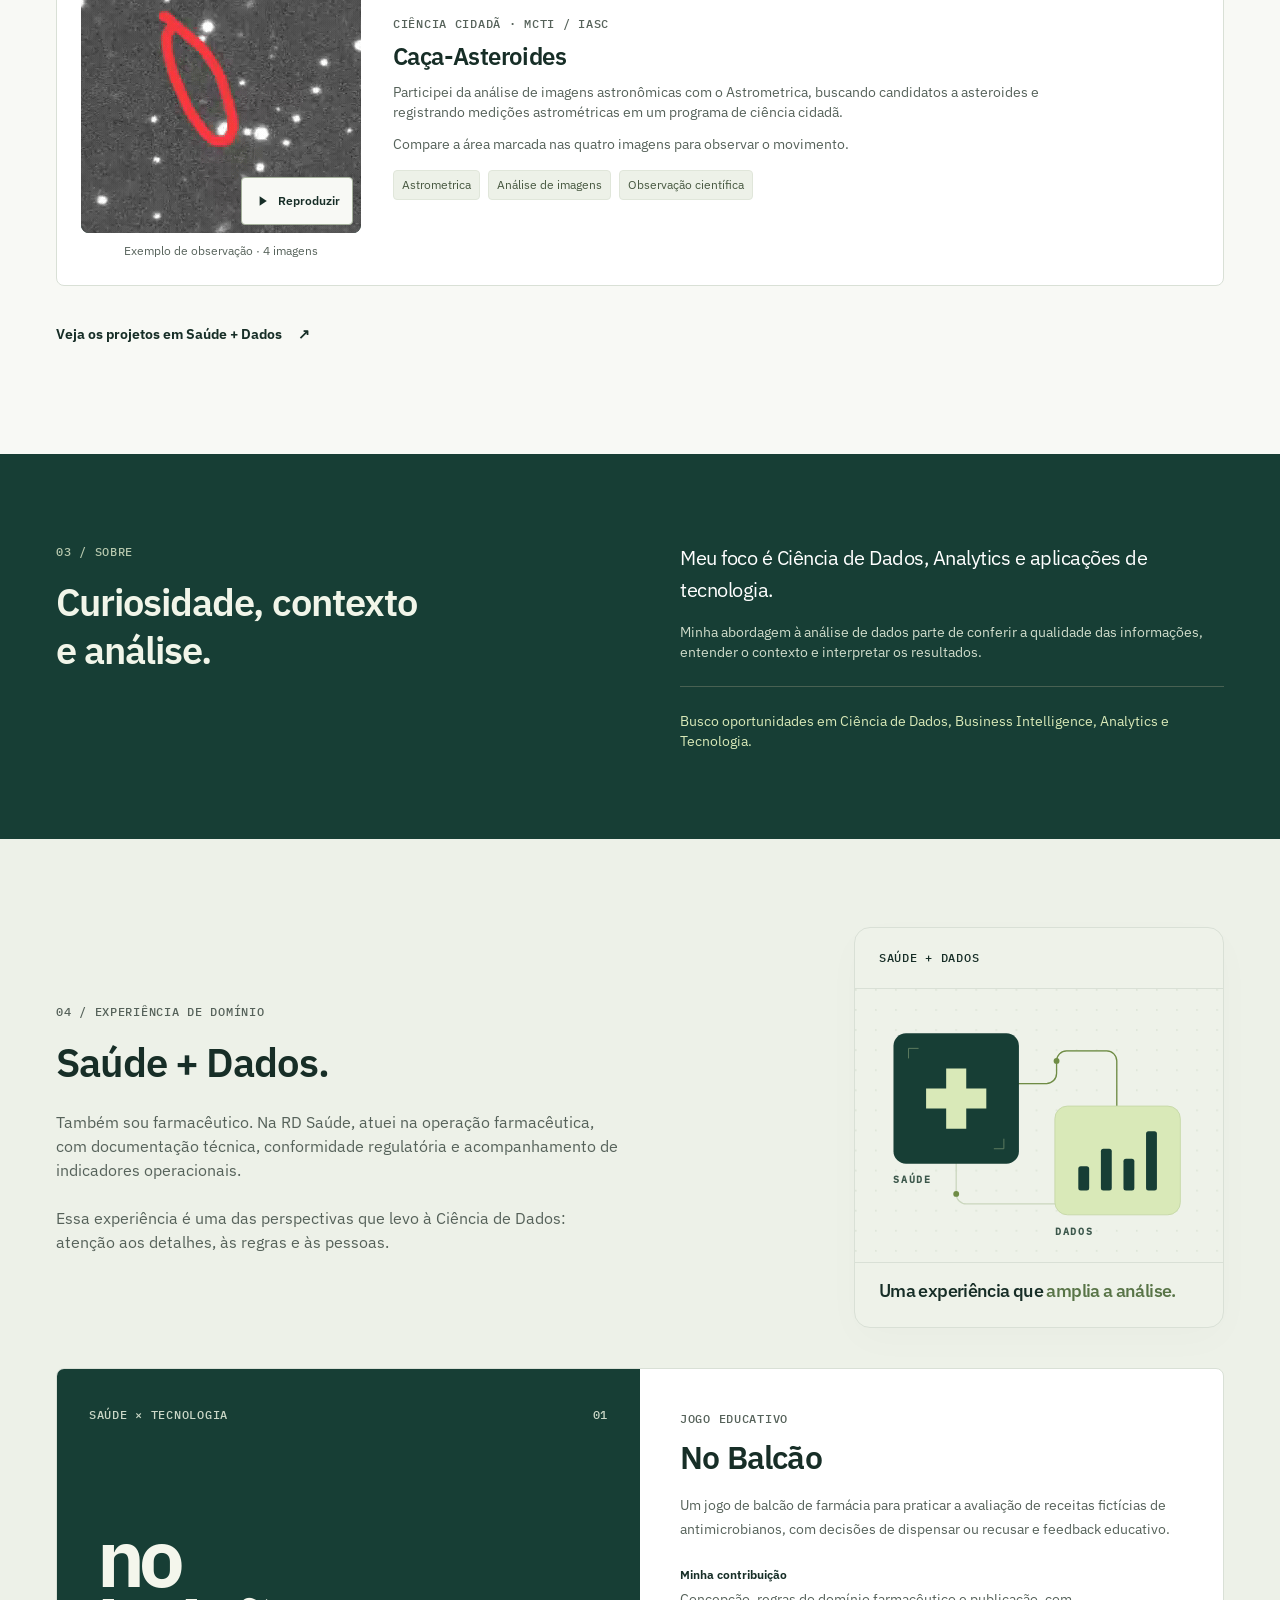
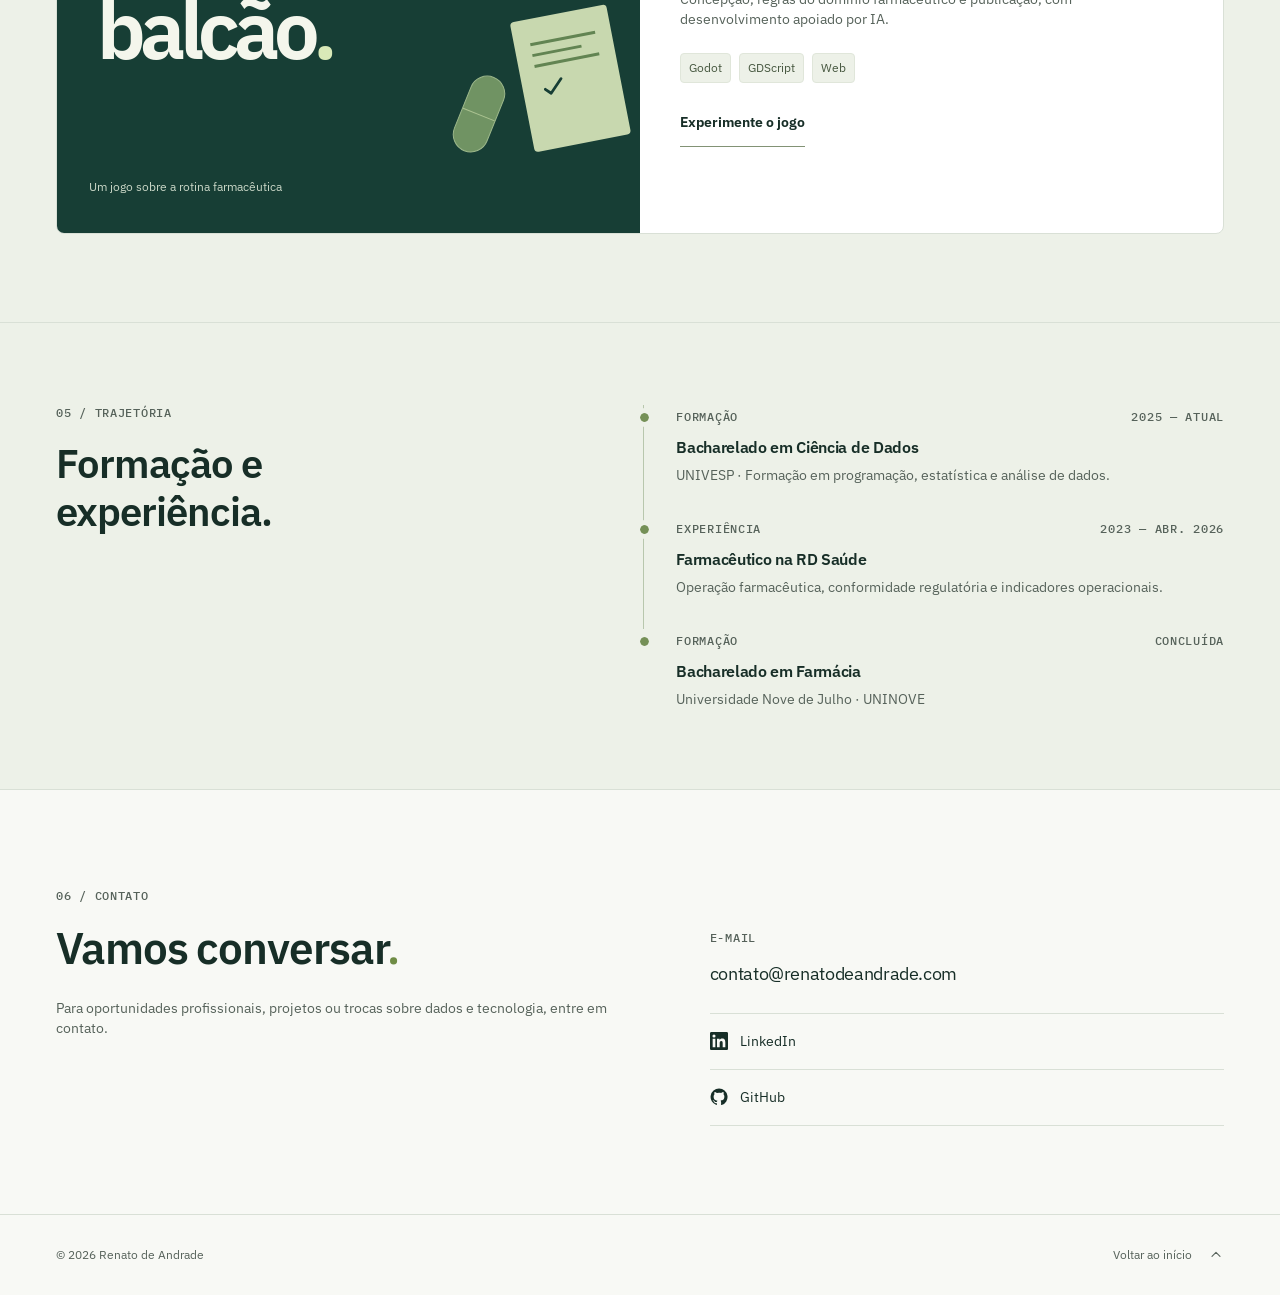
==== commit 730257e7: "Restaura o carrossel original do topo Marcação, script e estilos do carrossel voltam ao estado de 02" ====
--- a/index.html
+++ b/index.html
@@ -60,7 +60,7 @@
       </div>
       <div class="data-perspective" data-reveal data-chart-carousel role="region" aria-label="Gráficos ilustrativos — dados fictícios">
         <p class="eyebrow">Ciência de Dados</p>
-        <div class="chart-stage"><div class="chart-slide is-active" data-chart-name="Relações" aria-hidden="true"><svg viewBox="0 0 440 280"><defs><pattern id="data-grid" width="28" height="28" patternUnits="userSpaceOnUse"><circle cx="1" cy="1" r="1" fill="currentColor" opacity=".2"/></pattern></defs><rect width="440" height="280" fill="url(#data-grid)"/><path d="M35 230H410M35 230V25" stroke="currentColor" opacity=".3" fill="none"/><path d="M55 210C120 210 145 155 202 160S305 90 390 45" stroke="currentColor" stroke-width="2" fill="none" opacity=".55"/><g fill="currentColor"><circle cx="70" cy="193" r="5"/><circle cx="100" cy="212" r="4"/><circle cx="135" cy="166" r="6"/><circle cx="165" cy="179" r="4"/><circle cx="205" cy="140" r="5"/><circle cx="240" cy="154" r="4"/><circle cx="270" cy="102" r="6"/><circle cx="309" cy="112" r="4"/><circle cx="343" cy="67" r="5"/><circle cx="380" cy="39" r="6"/></g></svg></div></div>
+        <div class="chart-stage"><div class="chart-slide is-active" data-chart-name="Relações" aria-hidden="true"><svg viewBox="0 0 440 280"><defs><pattern id="data-grid" width="28" height="28" patternUnits="userSpaceOnUse"><circle cx="1" cy="1" r="1" fill="currentColor" opacity=".2"/></pattern></defs><rect width="440" height="280" fill="url(#data-grid)"/><path d="M35 230H410M35 230V25" stroke="currentColor" opacity=".3" fill="none"/><path d="M55 210C120 210 145 155 202 160S305 90 390 45" stroke="currentColor" stroke-width="2" fill="none" opacity=".55"/><g fill="currentColor"><circle cx="70" cy="193" r="5"/><circle cx="100" cy="212" r="4"/><circle cx="135" cy="166" r="6"/><circle cx="165" cy="179" r="4"/><circle cx="205" cy="140" r="5"/><circle cx="240" cy="154" r="4"/><circle cx="270" cy="102" r="6"/><circle cx="309" cy="112" r="4"/><circle cx="343" cy="67" r="5"/><circle cx="380" cy="39" r="6"/></g></svg></div><div class="chart-slide" data-chart-name="Comparações" aria-hidden="true"><svg viewBox="0 0 440 280"><rect width="440" height="280" fill="url(#data-grid)"/><path d="M35 230H410M35 230V25" stroke="currentColor" opacity=".25" fill="none"/><rect class="chart-bar" x="60" y="166" width="27" height="64" rx="3" fill="currentColor" opacity="0.4" data-chart-step="0"/><rect class="chart-bar" x="115" y="125" width="27" height="105" rx="3" fill="currentColor" opacity="0.5" data-chart-step="1"/><rect class="chart-bar" x="170" y="145" width="27" height="85" rx="3" fill="currentColor" opacity="0.6000000000000001" data-chart-step="2"/><rect class="chart-bar" x="225" y="75" width="27" height="155" rx="3" fill="currentColor" opacity="0.7000000000000001" data-chart-step="3"/><rect class="chart-bar" x="280" y="103" width="27" height="127" rx="3" fill="currentColor" opacity="0.8" data-chart-step="4"/><rect class="chart-bar" x="335" y="45" width="27" height="185" rx="3" fill="currentColor" opacity="0.9" data-chart-step="5"/></svg></div><div class="chart-slide" data-chart-name="Distribuições" aria-hidden="true"><svg viewBox="0 0 440 280"><rect width="440" height="280" fill="url(#data-grid)"/><path d="M35 230H410M35 230V25" stroke="currentColor" opacity=".25" fill="none"/><path class="chart-area" d="M40 230C95 230 112 210 145 151S184 50 222 50 267 125 295 168 348 226 405 230Z" fill="currentColor" opacity=".13"/><path class="chart-line" pathLength="1" d="M40 230C95 230 112 210 145 151S184 50 222 50 267 125 295 168 348 226 405 230" stroke="currentColor" stroke-width="2.5" fill="none"/><path d="M222 50V230" stroke="currentColor" stroke-dasharray="3 6" opacity=".35"/><circle cx="222" cy="50" r="5" fill="currentColor"/></svg></div><div class="chart-slide" data-chart-name="Padrões" aria-hidden="true"><svg viewBox="0 0 440 280"><rect width="440" height="280" fill="url(#data-grid)"/><rect class="chart-cell" x="60" y="37" width="43" height="41" rx="4" fill="currentColor" opacity="0.18" data-chart-step="0"/><rect class="chart-cell" x="114" y="37" width="43" height="41" rx="4" fill="currentColor" opacity="0.28" data-chart-step="1"/><rect class="chart-cell" x="168" y="37" width="43" height="41" rx="4" fill="currentColor" opacity="0.46" data-chart-step="2"/><rect class="chart-cell" x="222" y="37" width="43" height="41" rx="4" fill="currentColor" opacity="0.27" data-chart-step="3"/><rect class="chart-cell" x="276" y="37" width="43" height="41" rx="4" fill="currentColor" opacity="0.16" data-chart-step="4"/><rect class="chart-cell" x="330" y="37" width="43" height="41" rx="4" fill="currentColor" opacity="0.24" data-chart-step="5"/><rect class="chart-cell" x="60" y="89" width="43" height="41" rx="4" fill="currentColor" opacity="0.31" data-chart-step="1"/><rect class="chart-cell" x="114" y="89" width="43" height="41" rx="4" fill="currentColor" opacity="0.58" data-chart-step="2"/><rect class="chart-cell" x="168" y="89" width="43" height="41" rx="4" fill="currentColor" opacity="0.76" data-chart-step="3"/><rect class="chart-cell" x="222" y="89" width="43" height="41" rx="4" fill="currentColor" opacity="0.48" data-chart-step="4"/><rect class="chart-cell" x="276" y="89" width="43" height="41" rx="4" fill="currentColor" opacity="0.21" data-chart-step="5"/><rect class="chart-cell" x="330" y="89" width="43" height="41" rx="4" fill="currentColor" opacity="0.33" data-chart-step="6"/><rect class="chart-cell" x="60" y="141" width="43" height="41" rx="4" fill="currentColor" opacity="0.49" data-chart-step="2"/><rect class="chart-cell" x="114" y="141" width="43" height="41" rx="4" fill="currentColor" opacity="0.84" data-chart-step="3"/><rect class="chart-cell" x="168" y="141" width="43" height="41" rx="4" fill="currentColor" opacity="1" data-chart-step="4"/><rect class="chart-cell" x="222" y="141" width="43" height="41" rx="4" fill="currentColor" opacity="0.62" data-chart-step="5"/><rect class="chart-cell" x="276" y="141" width="43" height="41" rx="4" fill="currentColor" opacity="0.37" data-chart-step="6"/><rect class="chart-cell" x="330" y="141" width="43" height="41" rx="4" fill="currentColor" opacity="0.23" data-chart-step="7"/><rect class="chart-cell" x="60" y="193" width="43" height="41" rx="4" fill="currentColor" opacity="0.27" data-chart-step="3"/><rect class="chart-cell" x="114" y="193" width="43" height="41" rx="4" fill="currentColor" opacity="0.52" data-chart-step="4"/><rect class="chart-cell" x="168" y="193" width="43" height="41" rx="4" fill="currentColor" opacity="0.72" data-chart-step="5"/><rect class="chart-cell" x="222" y="193" width="43" height="41" rx="4" fill="currentColor" opacity="0.89" data-chart-step="6"/><rect class="chart-cell" x="276" y="193" width="43" height="41" rx="4" fill="currentColor" opacity="0.51" data-chart-step="7"/><rect class="chart-cell" x="330" y="193" width="43" height="41" rx="4" fill="currentColor" opacity="0.3" data-chart-step="8"/></svg></div><div class="chart-slide" data-chart-name="Composição" aria-hidden="true"><svg viewBox="0 0 440 280"><rect width="440" height="280" fill="url(#data-grid)"/><g transform="rotate(-90 220 136)" fill="none" stroke-width="27"><circle cx="220" cy="136" r="85" stroke="currentColor" opacity=".10"/><circle class="chart-line" cx="220" cy="136" r="85" pathLength="100" stroke="currentColor" stroke-dasharray="40 60"/><circle cx="220" cy="136" r="85" pathLength="100" stroke="currentColor" opacity=".6" stroke-dasharray="28 72" stroke-dashoffset="-42"/><circle cx="220" cy="136" r="85" pathLength="100" stroke="currentColor" opacity=".3" stroke-dasharray="25 75" stroke-dashoffset="-72"/></g><circle cx="220" cy="136" r="4" fill="currentColor" opacity=".6"/></svg></div></div>
         <div class="chart-caption"><span class="chart-name">Relações</span><span class="chart-counter" aria-hidden="true">01 / 05</span></div>
         <div class="chart-toolbar" hidden><div class="chart-pagination" role="group" aria-label="Escolher gráfico"><button type="button" class="chart-dot" data-chart-index="0" aria-label="Relações" aria-pressed="true"><span></span></button><button type="button" class="chart-dot" data-chart-index="1" aria-label="Comparações" aria-pressed="false"><span></span></button><button type="button" class="chart-dot" data-chart-index="2" aria-label="Distribuições" aria-pressed="false"><span></span></button><button type="button" class="chart-dot" data-chart-index="3" aria-label="Padrões" aria-pressed="false"><span></span></button><button type="button" class="chart-dot" data-chart-index="4" aria-label="Composição" aria-pressed="false"><span></span></button></div><button type="button" class="chart-playback" aria-label="Pausar animação" data-pause-label="Pausar animação" data-play-label="Reproduzir animação"><svg viewBox="0 0 20 20" aria-hidden="true"><path class="chart-pause-icon" d="M6 5v10M14 5v10"/><path class="chart-play-icon" d="m7 4 8 6-8 6Z"/></svg></button></div>
         <span class="sr-only chart-announcement" aria-live="polite"></span>
--- a/styles.css
+++ b/styles.css
@@ -298,11 +298,11 @@
 }
 
 /* Data-first introduction and dedicated domain experience */
-.data-perspective { min-width: 0; padding: 32px; color: var(--lime); background: var(--green); border-radius: 16px; }
-.data-perspective > .eyebrow { font-size: 0.75rem; }
+.data-perspective { min-width: 0; padding: 28px; color: var(--lime); background: var(--green); border-radius: 14px; }
+.data-perspective > .eyebrow { font-size: .65rem; }
 .data-field { margin: 24px 0; }
 .data-field svg { width: 100%; height: auto; }
-.data-process { display: flex; flex-wrap: wrap; gap: 12px; justify-content: space-between; padding-top: 16px; border-top: 1px solid #547165; font-size: 0.75rem; letter-spacing: .09em; }
+.data-process { display: flex; flex-wrap: wrap; gap: 12px; justify-content: space-between; padding-top: 20px; border-top: 1px solid #547165; font-size: .52rem; letter-spacing: .09em; }
 #skills { padding-bottom: 64px; }
 #projects { padding-top: 64px; border-top: 1px solid var(--line); }
 .domain-project-link { margin-top: 24px; }
@@ -316,21 +316,21 @@
  .health-intro { grid-template-columns: 1fr; }
  .health-intro .perspective { justify-self: start; max-width: 100%; }
  .health-section { padding-block: 64px; }
- .data-perspective { padding: 24px; }
+ .data-perspective { padding: 22px; }
  .domain-project-link { align-items: flex-start; }
 }
 
 /* Quiet, illustrative chart gallery; stable geometry during transitions. */
-.chart-stage { position: relative; aspect-ratio: 440 / 280; margin: 24px 0 12px; isolation: isolate; }
+.chart-stage { position: relative; aspect-ratio: 440 / 280; margin: 22px 0 12px; isolation: isolate; }
 .chart-slide { position: absolute; inset: 0; opacity: 0; transform: translateY(8px) scale(.985); transition: opacity .8s ease, transform 1.1s cubic-bezier(.22,1,.36,1); pointer-events: none; }
 .chart-slide.is-active { opacity: 1; transform: none; }
 .chart-slide svg { width: 100%; height: 100%; overflow: visible; }
-.chart-caption { display: flex; justify-content: space-between; align-items: baseline; gap: 12px; color: #c1d2ac; font-size: 0.75rem; letter-spacing: .04em; }
-.chart-counter { font-variant-numeric: tabular-nums; font-size: 0.75rem; opacity: .75; }
-.chart-toolbar { display: flex; align-items: center; justify-content: space-between; margin: 4px -8px 4px; }
+.chart-caption { display: flex; justify-content: space-between; align-items: baseline; gap: 12px; color: #c1d2ac; font-size: .69rem; letter-spacing: .04em; }
+.chart-counter { font-variant-numeric: tabular-nums; font-size: .57rem; opacity: .75; }
+.chart-toolbar { display: flex; align-items: center; justify-content: space-between; margin: 4px -10px 5px; }
 .chart-toolbar[hidden] { display: none; }
 .chart-pagination { display: flex; }
-.chart-dot, .chart-playback { width: 44px; height: 44px; padding: 0; display: grid; place-items: center; border: 0; background: transparent; color: var(--lime); cursor: pointer; border-radius: 4px; }
+.chart-dot, .chart-playback { width: 44px; height: 44px; padding: 0; display: grid; place-items: center; border: 0; background: transparent; color: var(--lime); cursor: pointer; border-radius: 5px; }
 .chart-dot span { width: 5px; height: 5px; border-radius: 4px; background: currentColor; opacity: .35; transition: width .5s ease, opacity .5s ease; }
 .chart-dot[aria-pressed="true"] span { width: 20px; opacity: 1; }
 .chart-dot:hover span { opacity: 1; }
@@ -372,21 +372,9 @@
 /* Type system: IBM Plex Sans for text, Plex Mono for labels and indices, Plex Serif for the tagline.
    Sizes follow 12 / 14 / 16 / 18 / 20 / 24 / 32 / 40 / 48 / 64 / 80; spacing sits on an 8pt grid. */
 p, li, dd, dt, figcaption { line-height: 1.5; line-height: round(nearest, 1.5em, 4px); }
-.eyebrow, .section-number, .timeline-meta, .contact-label, .chart-caption, .data-process,
+.eyebrow, .section-number, .timeline-meta, .contact-label,
 .perspective-top, .project-art-top, .language-switch { font-family: var(--font-mono); font-weight: 500; letter-spacing: .06em; }
 .hero .eyebrow { letter-spacing: .06em; }
 h1 { letter-spacing: -.035em; }
 .hero-tagline { letter-spacing: -.01em; }
-.data-process { font-size: .75rem; color: #c1d2ac; padding-top: 16px; gap: 8px 16px; }
-.chart-caption { font-size: .875rem; }
-.chart-counter { font-size: .75rem; }
-
-/* Morphing chart: the same marks move between arrangements. */
-.chart-morph { position: absolute; inset: 0; width: 100%; height: 100%; overflow: visible; transform: translateX(var(--chart-drag, 0px)); transition: transform .3s ease; }
-.chart-stage.is-dragging .chart-morph { transition: none; }
-@media (prefers-reduced-motion: reduce) { .chart-morph { transform: none; } }
-@media (max-width: 420px) {
-  .data-perspective { padding: 24px 16px; }
-  .data-process { gap: 8px 24px; justify-content: flex-start; }
-}
-.data-process span { white-space: nowrap; }
+
